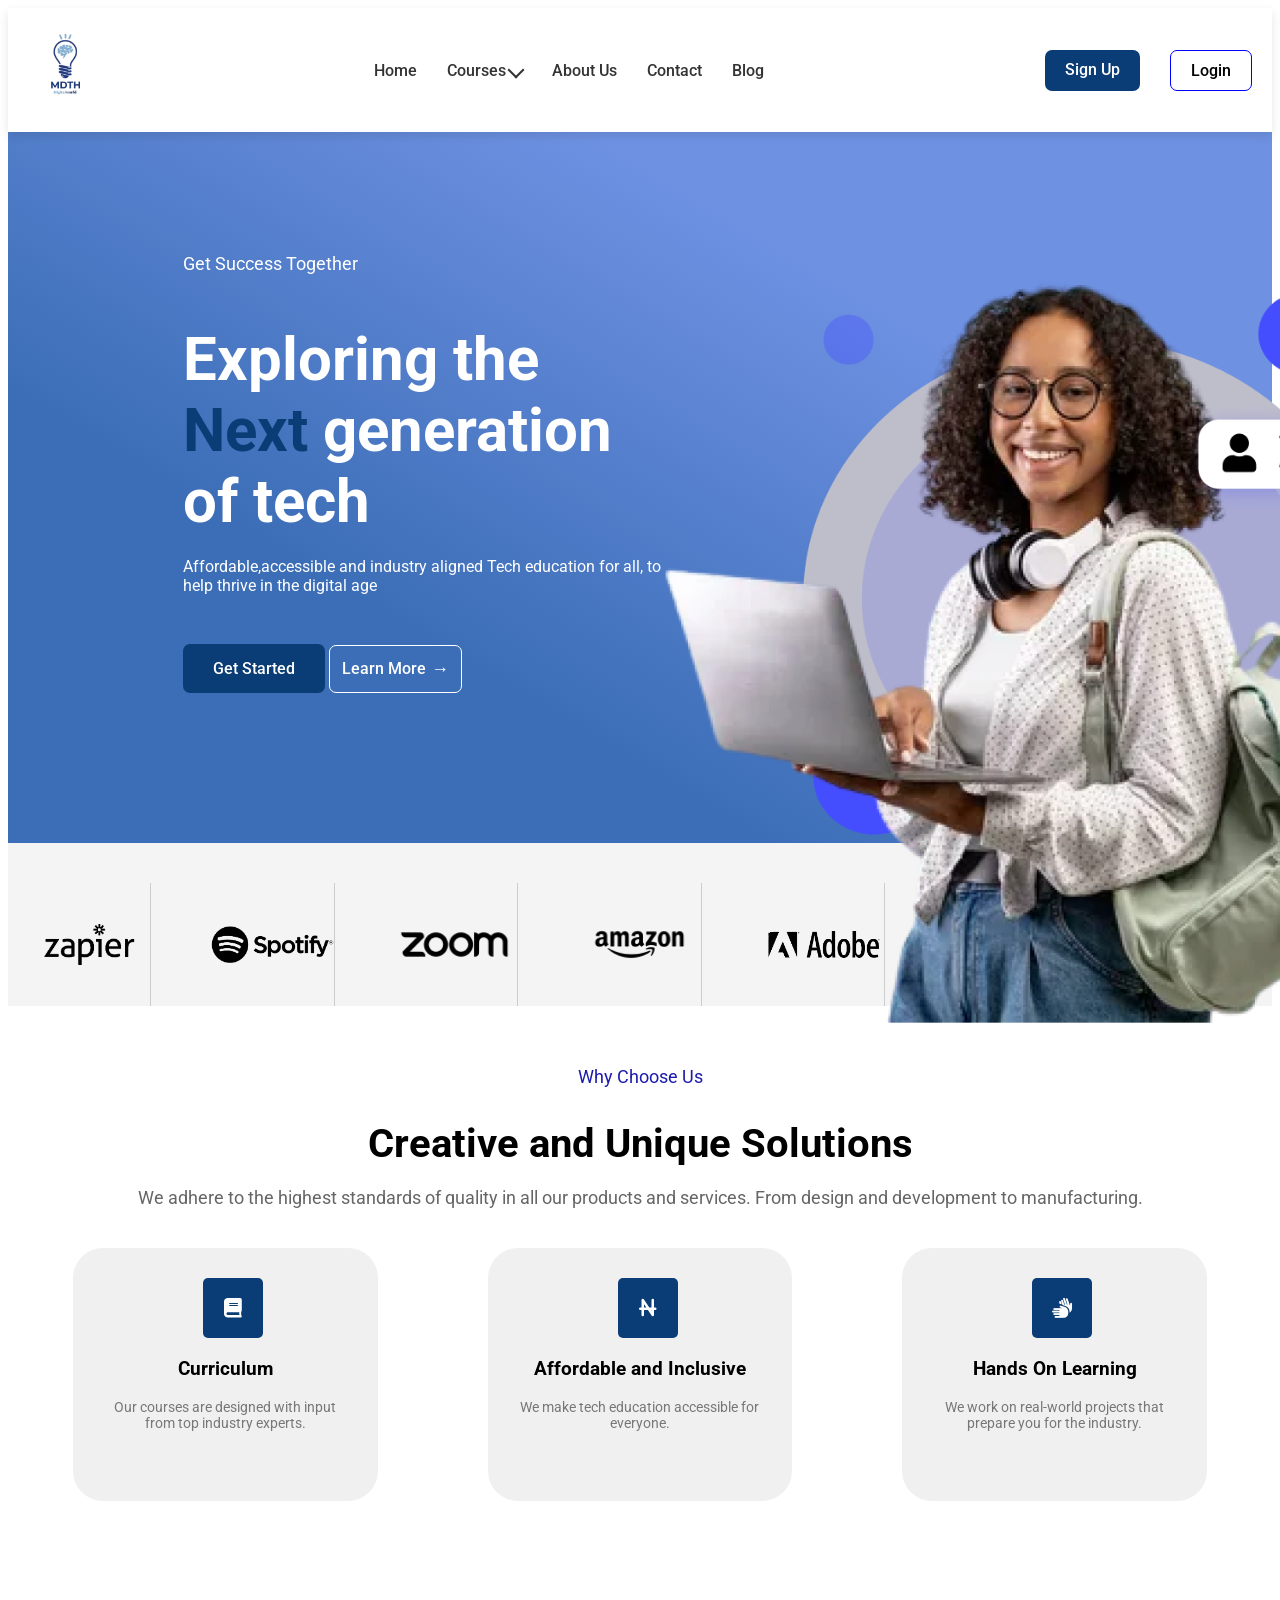
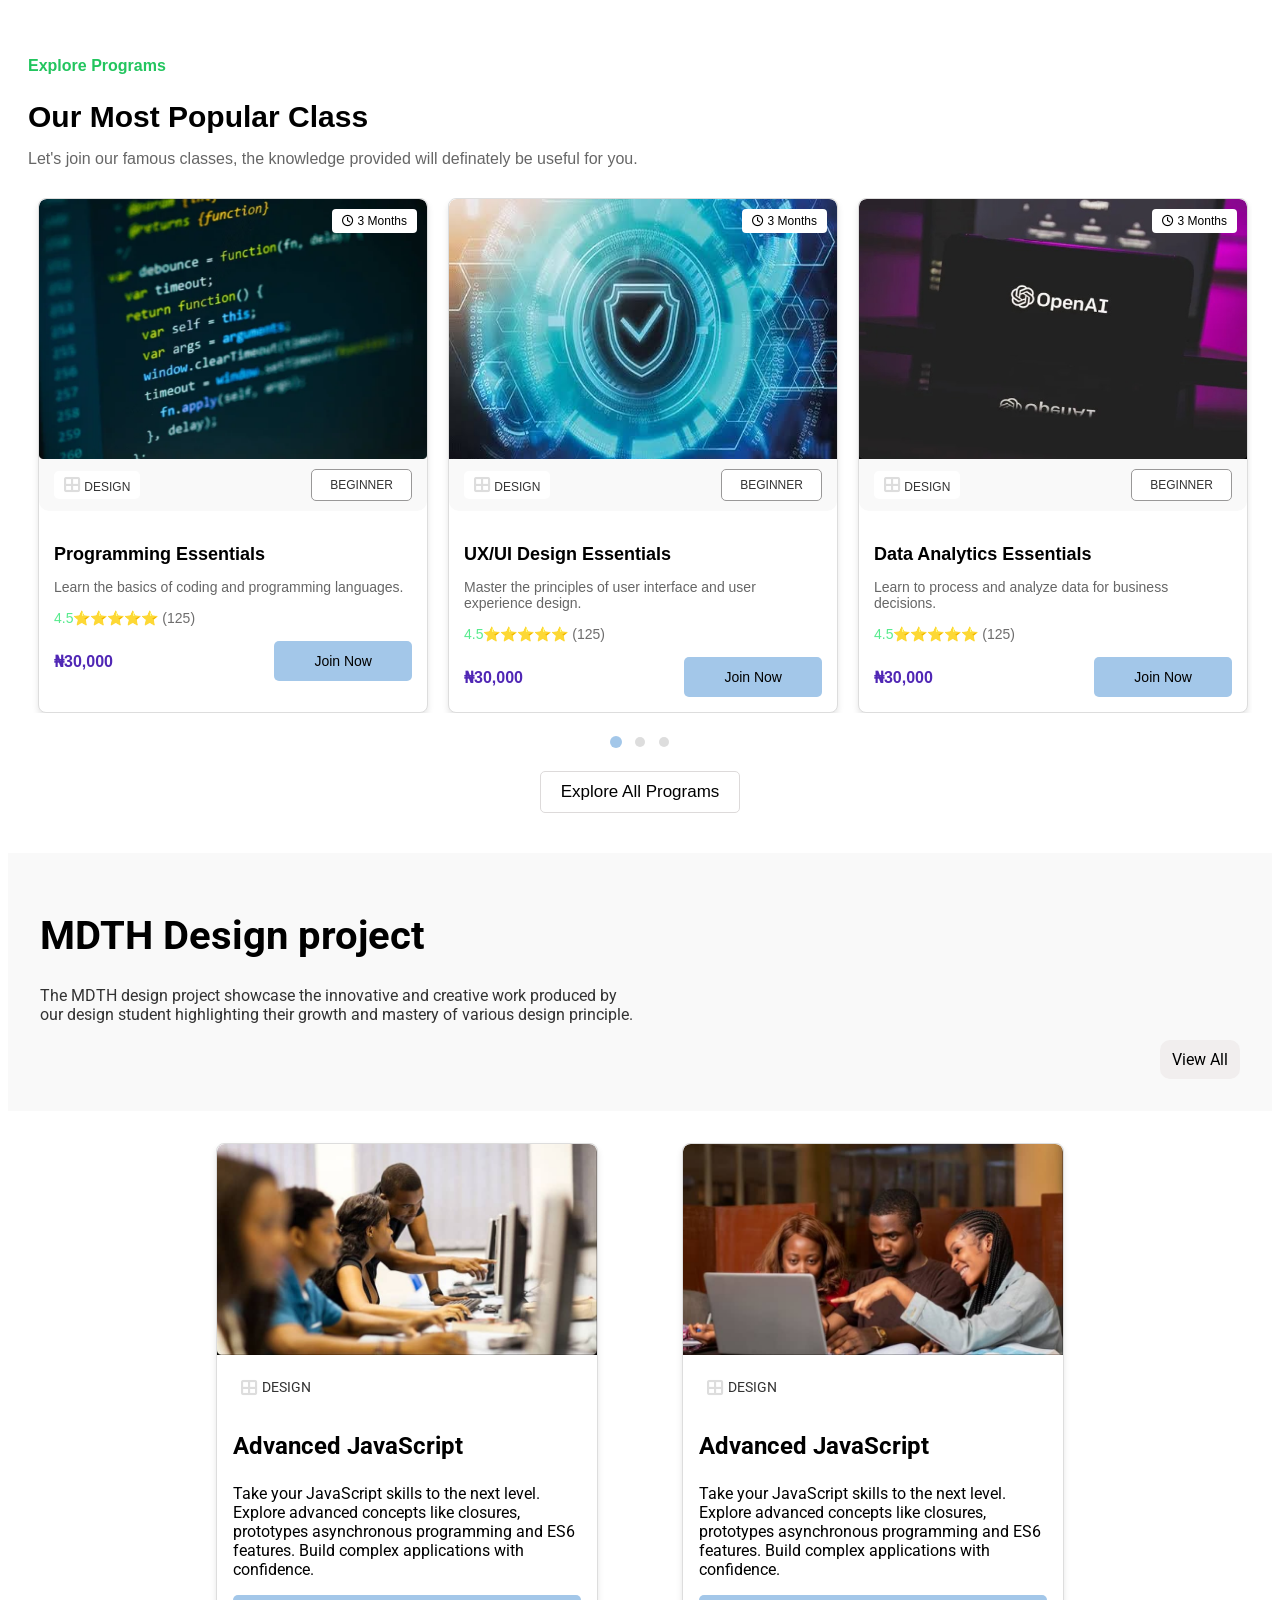
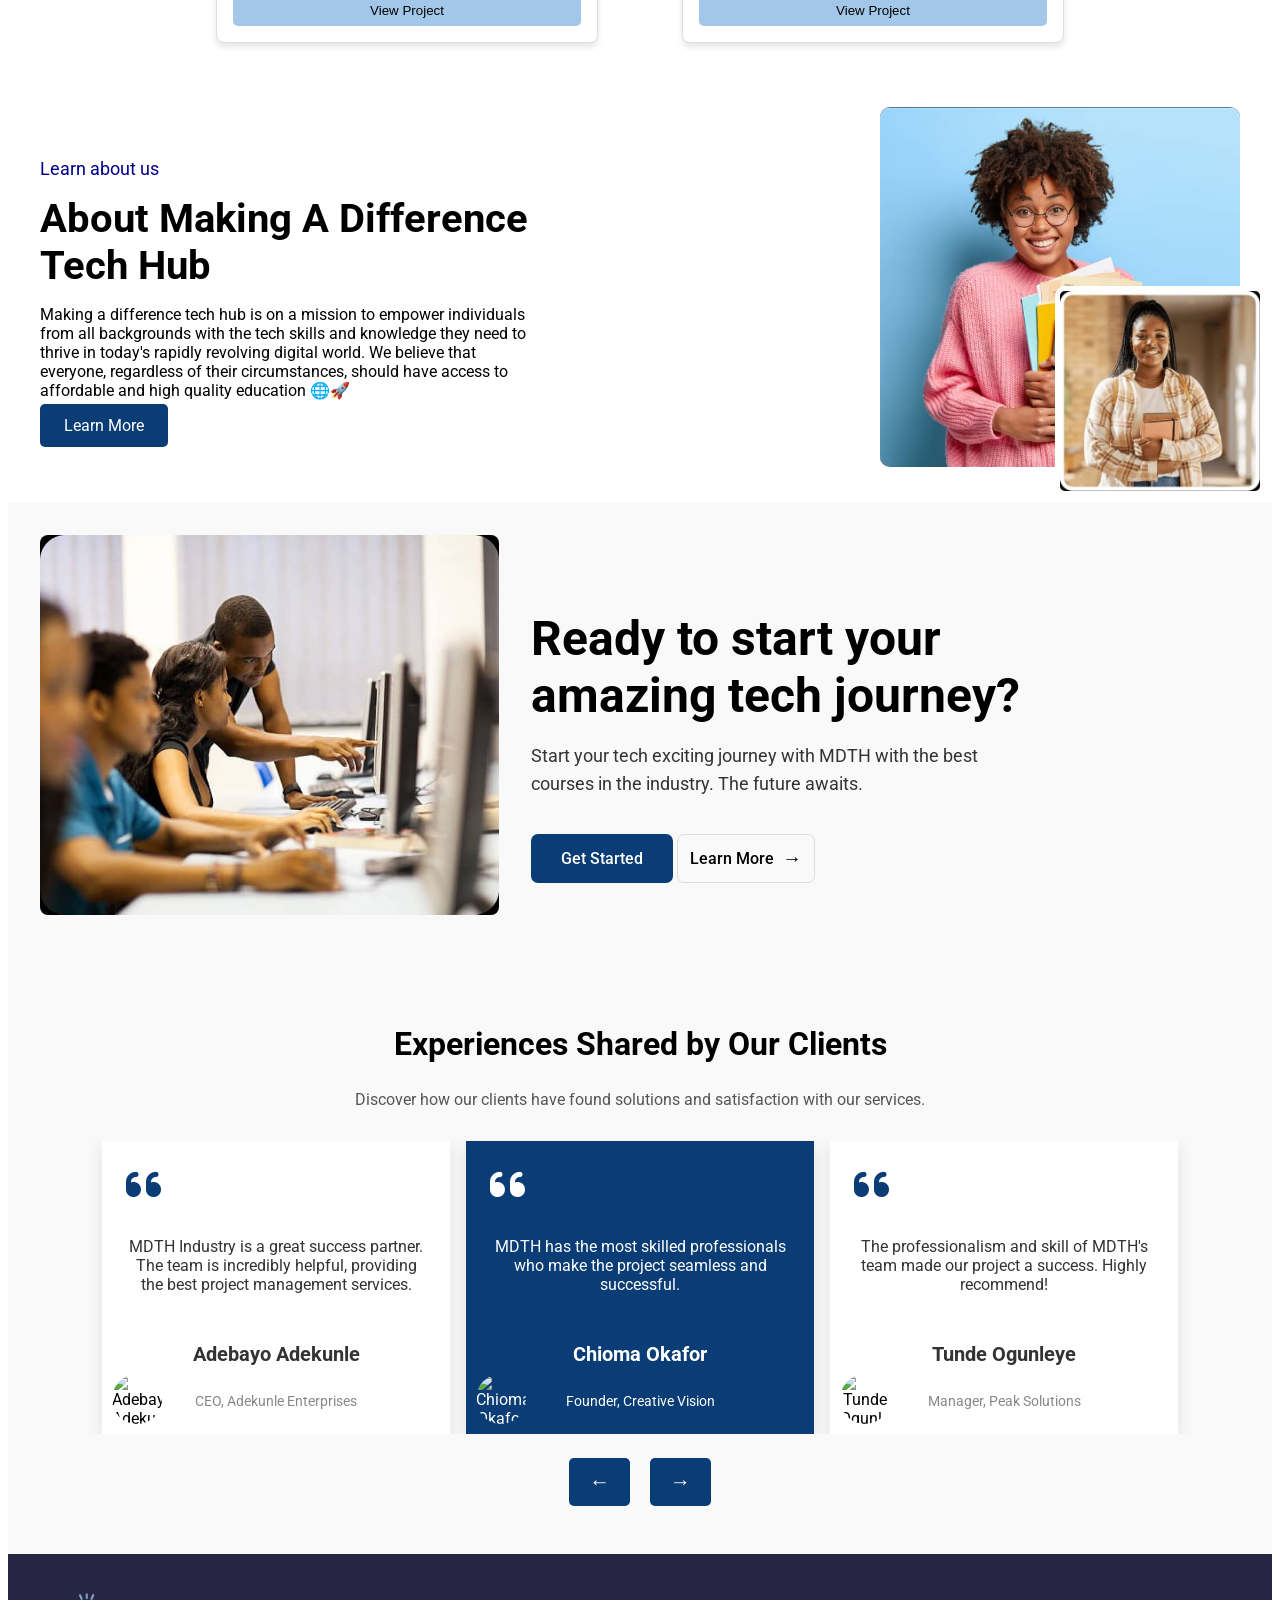
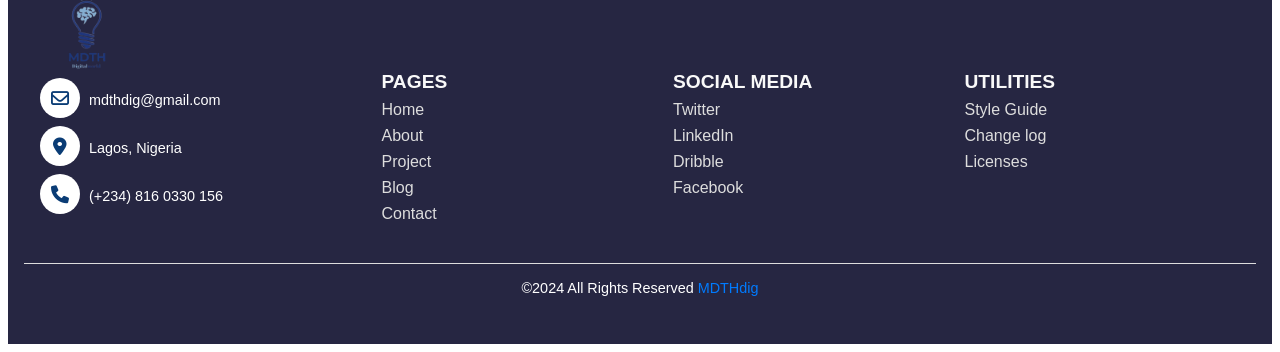
==== index.html @ cabc5cc1 "Add files via upload" ====
<!DOCTYPE html>
<html lang="en">
<head>
    <meta charset="UTF-8">
    <meta name="viewport" content="width=device-width, initial-scale=1.0">
    <title>MDTH Homepage</title>
    <link href="https://fonts.googleapis.com/css2?family=Roboto:wght@400;500&display=swap" rel="stylesheet">
    <link rel="stylesheet" href="styles.css">
    <link rel="stylesheet" href="https://cdnjs.cloudflare.com/ajax/libs/font-awesome/4.7.0/css/font-awesome.min.css">
    <link rel="stylesheet" href="https://cdnjs.cloudflare.com/ajax/libs/font-awesome/6.0.0-beta3/css/all.min.css">

</head>
<body>
<!-- Navigation Bar -->
<nav class="navbar">
  <div class="logo">
      <a href="#">
          <img src="images/MDTH LOGO.jpg" alt="MDTH Logo" class="logo-image">
      </a>
  </div>

  
  <ul class="nav-links">
      <li><a href="#home">Home</a></li>
      <li class="dropdown">
        <a href="#courses">Courses</a>
        <span class="caret"></span>
        <ul class="dropdown-menu">
          <li><a href="web-development.html">Web Development</a></li>
          <li><a href="#data-science">Data Science</a></li>
          <li><a href="#ui-ux">UI/UX Design</a></li>
          <li><a href="#digital-marketing">Digital Marketing</a></li>
        </ul>
      </li>
    
      <li><a href="#about">About Us</a></li>
      <li><a href="#contact">Contact</a></li>
      <li><a href="#blog">Blog</a></li>
  </ul>
  <div class="auth-buttons">
      <a href="signup.html" class="btn-signup">Sign Up</a>
      <a href="login.html" class="btn-login">Login</a>
  </div>
  <!-- Hamburger Icon -->
  <div class="hamburger" id="hamburger">
      <span class="bar"></span>
      <span class="bar"></span>
      <span class="bar"></span>
  </div>
</nav>
<!-- Side Menu (hidden by default) -->
<div class="side-menu" id="sideMenu">
  <div class="side-menu-header">
    <img src="images/MDTH_LOGO-removebg-preview.png" alt="Logo" class="side-menu-logo">
    <div class="cancel-icon" id="cancelIcon">
      <span>&times;</span>
    </div>
  </div>
  <hr class="menu-separator">
  <div class="theme-switcher">
    <p>Switch Theme</p>
    <button id="themeToggle" class="theme-icon">
      <i class="fa fa-moon-o" aria-hidden="true"></i>
    </button>
  </div>
  <ul class="nav-links">
    <li><a href="#home">Home</a></li>
    <li class="dropdown">
      <a href="#courses">Courses</a>
      <span class="caret"></span>
      <ul class="dropdown-menu">
        <li><a href="web-development.html">Web Development</a></li>
        <li><a href="#data-science">Data Science</a></li>
        <li><a href="#ui-ux">UI/UX Design</a></li>
        <li><a href="#digital-marketing">Digital Marketing</a></li>
      </ul>
    </li>
  
    <li><a href="#about">About Us</a></li>
    <li><a href="#contact">Contact</a></li>
    <li><a href="#blog">Blog</a></li>
  </ul>
  <div class="auth-buttons">
    <a href="signup.html" class="btn-signup">Sign Up</a>
    <a href="login.html" class="btn-login">Login</a>
  </div>
  <hr class="menu-separator">
</div>



   <!-- Hero Section -->
<section class="hero">
    <div class="hero-content">
        <p>Get Success Together</p>
        <h1>Exploring the <span>Next</span> generation of tech</h1>
        <p>Affordable,accessible and industry aligned Tech education for all, to help thrive in the digital age</p>
        <a href="get-started.html" class="btn-get-started">Get Started</a>
       
        <a href="#learn-more" class="learn-more">
            Learn More <span class="arrow">&rarr;</span>
        </a>
    </div>
    <div class="hero-image">
        <img src="images/hero-image.png" alt="Hero Image">
    </div>
</section>

<!-- Brands Section -->
<div class="brands-section">
  <div class="brands">
    <div class="brand">
      <img src="images/Zapier logo image.png" alt="Zapier">
    </div>
    <div class="brand">
      <img src="images/Spotify logo image.png" alt="Spotify">
    </div>
    <div class="brand">
      <img src="images/Zoom logo image.png" alt="Zoom">
    </div>
    <div class="brand">
      <img src="images/Amazon logo image.png" alt="Amazon">
    </div>
    <div class="brand">
      <img src="images/Adobe logo image.png" alt="Adobe">
    </div>
    <div class="brand">
      <img src="images/Notion logo image.png" alt="Notion">
    </div>
    <div class="brand">
      <img src="images/Netflix logo image.png" alt="Netflix">
    </div>
  </div>
</div>


  
  <section class="creative-solutions">
    <div class="container">
        <p1>Why Choose Us</p1>
        <h2>Creative and Unique Solutions</h2>
        <p>We adhere to the highest standards of quality in all our products and services. From design and development to manufacturing.</p>
        <!-- Icon Boxes -->
        <div class="icon-boxes">
            <div class="icon-box">
                <div class="icon">
                    <i class="fas fa-book"></i> <!-- Font Awesome icon for Curriculum -->
                </div>
                <h3>Curriculum</h3>
                <p>Our courses are designed with input from top industry experts.</p>
            </div>
            <div class="icon-box">
                <div class="icon">
                    <i class="fas fa-naira-sign"></i> <!-- Font Awesome icon for Affordable -->
                </div>
                <h3>Affordable and Inclusive</h3>
                <p>We make tech education accessible for everyone.</p>
            </div>
            <div class="icon-box">
                <div class="icon">
                    <i class="fas fa-hands"></i> <!-- Font Awesome icon for Hands On -->
                </div>
                <h3>Hands On Learning</h3>
                <p>We work on real-world projects that prepare you for the industry.</p>
            </div>
        </div>
    </div>
</section>



<div class="courses-section">
    <div class="head-course">
        <p class="Exp"><b>Explore Programs</b></p>
        <h2 class="section-title">Our Most Popular Class</h2>
        <p class="section-description">
           Let's join our famous classes, the knowledge provided will definately be useful for you.
      </p>
    </div>
    
    <div class="slider-container">
        <div class="courses-slider">
            <!-- Course Card 1 -->
            <div class="course-card">
                <div class="course-image">
                    <img src="images/program 1 image.png" alt="Programming Essentials">
                    <span class="course-duration"><i class="fa-regular fa-clock"></i> 3 Months</span>
                </div>
                <div class="course-tags">
                    <span class="tag design-tag">
                        <i class="fas fa-th-large"></i> Design
                    </span>                    
                    <span class="tag beginner-tag">Beginner</span>
                </div>
                <div class="course-content">
                    <h3 class="course-title">Programming Essentials</h3>
                    <p class="course-description">
                        Learn the basics of coding and programming languages.
                    </p>
                    <div class="course-rating"><span>4.5</span>⭐⭐⭐⭐⭐ <span1>(125)</span1></div> 
                    <div class="course-footer">
                        <span class="course-price">₦30,000</span>
                        <button class="join-now-btn">Join Now</button>
                    </div>
                </div>
            </div>

            <!-- Course Card 2 -->
            <div class="course-card">
                <div class="course-image">
                    <img src="images/program 2 image.jpg" alt="UX/UI Design Essentials">
                    <span class="course-duration"><i class="fa-regular fa-clock"></i> 3 Months</span>
                </div>
                <div class="course-tags">
                    <span class="tag design-tag">
                        <i class="fas fa-th-large"></i> Design
                    </span>                    
                    <span class="tag beginner-tag">Beginner</span>
                </div>
                <div class="course-content">
                    <h3 class="course-title">UX/UI Design Essentials</h3>
                    <p class="course-description">
                        Master the principles of user interface and user experience design.
                    </p>
                    <div class="course-rating"><span>4.5</span>⭐⭐⭐⭐⭐  <span1>(125)</span1></div> 
                    <div class="course-footer">
                        <span class="course-price">₦30,000</span>
                        <button class="join-now-btn">Join Now</button>
                    </div>
                </div>
            </div>

            <!-- Course Card 3 -->
            <div class="course-card">
                <div class="course-image">
                    <img src="images/program 3 image .jpg" alt="Data Analytics Essentials">
                    <span class="course-duration"><i class="fa-regular fa-clock"></i> 3 Months</span>
                </div>
                <div class="course-tags">
                    <span class="tag design-tag">
                        <i class="fas fa-th-large"></i> Design
                    </span>                    
                    <span class="tag beginner-tag">Beginner</span>
                </div>
                <div class="course-content">
                    <h3 class="course-title">Data Analytics Essentials</h3>
                    <p class="course-description">
                        Learn to process and analyze data for business decisions.
                    </p>
                <div class="course-rating"><span>4.5</span>⭐⭐⭐⭐⭐  <span1>(125)</span1></div> 
                    <div class="course-footer">
                        <span class="course-price">₦30,000</span>
                        <button class="join-now-btn">Join Now</button>
                    </div>
                </div>
            </div>
  </div>
</div>


<!-- Slider Indicators -->
<div class="slider-indicators">
<span class="indicator active"></span>
<span class="indicator"></span>
<span class="indicator"></span>
</div>

<!-- Explore All Programs Button -->
<button class="explore-btn">Explore All Programs</button>
</div>






<!-- Header Section -->
<header class="header">
    <div class="header-content">
      <h1>MDTH Design project</h1>
      <p>
      The MDTH design project showcase the innovative and creative work produced by our
      design student highlighting their growth and mastery of various design principle.
      </p>
    </div>
    <a href="view-all.html" class="btn-view-all">View All</a>
  </header>

  <!-- Courses Section -->
  <section class="courses">
    <div class="course-card">
      <img src="images/course image 1.jpg" alt="Advanced JavaScript">
      <div class="course-info">
        <span class="tag design-tag">
            <i class="fas fa-th-large"></i> Design
        </span> 
        <h3>Advanced JavaScript</h3>
        <p>
        Take your JavaScript skills to the next level. Explore advanced concepts like closures,
        prototypes asynchronous programming and ES6 features. Build complex applications with confidence.
        </p>
        <button>View Project</button>
      </div>
    </div>
    <div class="course-card">
      <img src="images/course image 2.jpg" alt="Advanced JavaScript">
      <div class="course-info">
        <span class="tag design-tag">
            <i class="fas fa-th-large"></i> Design
        </span> 
        <h3>Advanced JavaScript</h3>
        <p>
        Take your JavaScript skills to the next level. Explore advanced concepts like closures,
        prototypes asynchronous programming and ES6 features. Build complex applications with confidence.
        </p>
        <button>View Project</button>
      </div>
    </div>
  </section>

<!-- About Us Section -->
<section class="about">
    <div class="about-text">
      <p class="learn-about"><span>Learn about us</span></p>
      <h2>About Making A Difference Tech Hub</h2>
      <p>
        Making a difference tech hub is on a mission to empower individuals from all backgrounds with the tech skills and
        knowledge they need to thrive in today's rapidly revolving digital world. We believe that everyone, regardless
        of their circumstances, should have access to affordable and high quality education 🌐🚀
      </p>
      <a href="#" class="about-btn">Learn More</a>
    </div>
    <div class="about-images">
      <img src="images/Smiling Student.jpg" alt="Smiling Student" class="main-image">
      <img src="images/Student with Books.jpg" alt="Student with Books" class="overlay-image">
    </div>
  </section>
  

  

  <!-- Call-to-Action Section -->
  <section class="cta">
    <div class="cta-image">
      <img src="images/Students Learning.jpg" alt="Students Learning">
    </div>
    <div class="cta-text">
      <h2>Ready to start your amazing tech journey?</h2>
      <p>Start your tech exciting journey with MDTH with the best courses in the industry. The future awaits.</p>
      <a href="get-started.html" class="btn-get-started">Get Started</a>
      <a href="#learn-more" class="learn-more">
          Learn More <span class="arrow">&rarr;</span>
      </a>
    </div>
  </section>

  <section class="testimonial-section">
    <h2>Experiences Shared by Our Clients</h2>
    <p>Discover how our clients have found solutions and satisfaction with our services.</p>
    <div class="testimonial-slider">
      <div class="testimonial-card">
        <i class="fa-solid fa-quote-left quote-icon"></i>
        <img src="path/to/image1.jpg" alt="Adebayo Adekunle" class="testimonial-img">
        <p>MDTH Industry is a great success partner. The team is incredibly helpful, providing the best project management services.</p>
        <h4>Adebayo Adekunle</h4>
        <span>CEO, Adekunle Enterprises</span>
      </div>
      <div class="testimonial-card">
        <i class="fa-solid fa-quote-left quote-icon"></i>
        <img src="path/to/image2.jpg" alt="Chioma Okafor" class="testimonial-img">
        <p>MDTH has the most skilled professionals who make the project seamless and successful.</p>
        <h4>Chioma Okafor</h4>
        <span>Founder, Creative Vision</span>
      </div>
      <div class="testimonial-card">
        <i class="fa-solid fa-quote-left quote-icon"></i>
        <img src="path/to/image3.jpg" alt="Tunde Ogunleye" class="testimonial-img">
        <p>The professionalism and skill of MDTH's team made our project a success. Highly recommend!</p>
        <h4>Tunde Ogunleye</h4>
        <span>Manager, Peak Solutions</span>
      </div>
      <div class="testimonial-card">
        <i class="fa-solid fa-quote-left quote-icon"></i>
        <img src="path/to/image4.jpg" alt="Aisha Bello" class="testimonial-img">
        <p>The team at MDTH went above and beyond to meet our goals. The results were outstanding!</p>
        <h4>Aisha Bello</h4>
        <span>Director, Bello Consulting</span>
      </div>
      <div class="testimonial-card">
        <i class="fa-solid fa-quote-left quote-icon"></i>
        <img src="path/to/image5.jpg" alt="Segun Alabi" class="testimonial-img">
        <p>MDTH provided us with the expertise we needed to transform our business. Excellent service!</p>
        <h4>Segun Alabi</h4>
        <span>Chief Operating Officer, Alabi Systems</span>
      </div>
      <div class="testimonial-card">
        <i class="fa-solid fa-quote-left quote-icon"></i>
        <img src="path/to/image6.jpg" alt="Ngozi Nwachukwu" class="testimonial-img">
        <p>MDTH's commitment to quality and their attention to detail were invaluable to our project's success.</p>
        <h4>Ngozi Nwachukwu</h4>
        <span>Founder, Nwachukwu Innovations</span>
      </div>
      <div class="testimonial-card">
        <i class="fa-solid fa-quote-left quote-icon"></i>
        <img src="path/to/image7.jpg" alt="Kehinde Balogun" class="testimonial-img">
        <p>The expertise of MDTH's team was crucial in delivering our project on time and within budget. Highly recommended!</p>
        <h4>Kehinde Balogun</h4>
        <span>Project Manager, Balogun Builders</span>
      </div>
      <div class="testimonial-card">
        <i class="fa-solid fa-quote-left quote-icon"></i>
        <img src="path/to/image8.jpg" alt="Abiola Oladipo" class="testimonial-img">
        <p>Working with MDTH was a game-changer for our business. Their professionalism and knowledge were exceptional.</p>
        <h4>Abiola Oladipo</h4>
        <span>CEO, Oladipo Ventures</span>
      </div>
      <div class="testimonial-card">
        <i class="fa-solid fa-quote-left quote-icon"></i>
        <img src="path/to/image9.jpg" alt="Funke Adeyemi" class="testimonial-img">
        <p>MDTH delivered exactly what we needed. Their team was extremely skilled and responsive throughout the project.</p>
        <h4>Funke Adeyemi</h4>
        <span>Head of Operations, Adeyemi Logistics</span>
      </div>
      <div class="testimonial-card">
        <i class="fa-solid fa-quote-left quote-icon"></i>
        <img src="path/to/image10.jpg" alt="Emeka Uche" class="testimonial-img">
        <p>Our experience with MDTH was fantastic! Their insights and dedication made all the difference in our project's success.</p>
        <h4>Emeka Uche</h4>
        <span>Senior Manager, Uche Enterprises</span>
      </div>
      <div class="testimonial-card">
        <i class="fa-solid fa-quote-left quote-icon"></i>
        <img src="path/to/image11.jpg" alt="Zainab Yusuf" class="testimonial-img">
        <p>MDTH's project management team went above and beyond to ensure the success of our venture. Truly impressive!</p>
        <h4>Zainab Yusuf</h4>
        <span>Founder, Yusuf Interiors</span>
      </div>
      <div class="testimonial-card">
        <i class="fa-solid fa-quote-left quote-icon"></i>
        <img src="path/to/image11.jpg" alt="Ibrahim Danjuma" class="testimonial-img">
        <p>MDTH's project management team exceeded my expectations in ensuring the success of our venture.</p>
        <h4>Ibrahim Danjuma</h4>
        <span>Manager, Danjuma Holdings</span>
      </div>
    </div>

    <div class="slider-controls">
      <button id="prev-btn">&larr;</button>
      <button id="next-btn">&rarr;</button>
    </div>
  </section>
  
    
  
    
  
      


  <footer class="footer">
    <div class="footer-container">
      <div class="footer-contact">
    <img src="images/MDTH_LOGO-removebg-preview.png" alt="MDTH Logo" class="logo-image-footer">
        <p><i class="fa-regular fa-envelope"></i> mdthdig@gmail.com</p>
        <p><i class="fa-solid fa-location-dot"></i> Lagos, Nigeria</p>
        <p><i class="fa-solid fa-phone"></i> (+234) 816 0330 156</p>

      </div>
      <div class="footer-links">
        <h4>PAGES</h4>
        <ul>
          <li><a href="#">Home</a></li>
          <li><a href="#">About</a></li>
          <li><a href="#">Project</a></li>
          <li><a href="#">Blog</a></li>
          <li><a href="#">Contact</a></li>
        </ul>
      </div>
      <div class="footer-links">
        <h4>SOCIAL MEDIA</h4>
        <ul>
          <li><a href="#">Twitter</a></li>
          <li><a href="#">LinkedIn</a></li>
          <li><a href="#">Dribble</a></li>
          <li><a href="#">Facebook</a></li>
        </ul>
      </div>
      <div class="footer-links">
        <h4>UTILITIES</h4>
        <ul>
          <li><a href="#">Style Guide</a></li>
          <li><a href="#">Change log</a></li>
          <li><a href="#">Licenses</a></li>
        </ul>
      </div>
    </div>
    <div class="footer-bottom">
      <p>&copy;2024 All Rights Reserved <span>MDTHdig</span></p>
    </div>
  </footer>
 
    <script src="script.js"></script>
</body>
</html>
---- styles.css ----
body {
  font-family: 'Roboto', sans-serif;
}

/* Import Google Fonts */
@import url('https://fonts.googleapis.com/css2?family=Roboto:wght@400;500&display=swap');
@import url('https://fonts.googleapis.com/css2?family=Poppins:wght@400;500&display=swap');
@import url('https://fonts.googleapis.com/css2?family=Montserrat:wght@400;500&display=swap');

a {
    text-decoration: none;
    color: inherit;
}

ul {
    list-style: none;
    margin: 0;
    padding: 0;
}


/* Navbar Container */
.navbar {
  display: flex;
  justify-content: space-between; /* Space between logo and hamburger */
  align-items: center; 
  padding: 20px 20px;
  background-color: #ffffff;
  box-shadow: 0px 4px 10px rgba(0, 0, 0, 0.1);
  position: relative;
}

/* Logo Styling */
.logo {
  display: flex; /* Flexbox for alignment */
  align-items: center; /* Vertically align logo with hamburger */
}

.logo img {
  max-height: 80px; 
  width: auto; 
  height: auto; 
}





.nav-links {
  display: flex;
  gap: 30px;
  align-items: center;
}

.nav-links li {
  position: relative;
}

.nav-links a {
  font-weight: 500;
  color: #333;
  font-size: 16px;
  transition: color 0.3s ease;
}

.nav-links a:hover {
color: blue;
text-decoration: underline;
text-decoration-thickness: 2px; 
text-underline-offset: 5px; 
}

/* Dropdown Styling */
.dropdown-menu {
  display: none;
  position: absolute;
  top: 100%;
  left: 0;
  background-color: #ffffff;
  box-shadow: 0px 4px 10px rgba(0, 0, 0, 0.1);
  padding: 10px 0;
  z-index: 10;
}

.dropdown-menu li {
  padding: 10px 20px;
  transition: background-color 0.3s ease;
}

.dropdown-menu li:hover {
  background-color: #f8f9fa;
}

.caret {
  display: inline-block;
  cursor: pointer;
  border: solid #333;
  border-width: 0 2px 2px 0;
  padding: 5px;
  transform: rotate(45deg);
  transition: transform 0.3s ease;
}

.caret.open {
  transform: rotate(-135deg);
}


.auth-buttons a {
  margin-left: 15px;
  padding: 10px 20px;
  border-radius: 5px;
  font-weight: 500;
  transition: background-color 0.3s ease, color 0.3s ease;
}

.auth-buttons .btn-signup {
  background-color: #0A3C75;
  color: #ffffff;
  border-radius: 7px;
}

.auth-buttons .btn-signup:hover {
  background-color: blue;
}

.auth-buttons .btn-login {
  border: 1px solid blue;
  background-color: transparent;
  border-radius: 7px;
}

.auth-buttons .btn-login:hover {
  background-color: #0A3C75;
  color: #ffffff;
}

/* Hamburger Button */
.hamburger {
  display: none;
  cursor: pointer;
  flex-direction: column;
  gap: 5px;
}

.hamburger .bar {
  width: 30px;
  height: 4px;
  background-color: #333;
  border-radius: 5px;
}

.side-menu {
  position: fixed;
  top: 0;
  right: -500px; /* Fully hidden */
  width: 300px; 
  height: 100%;
  background-color: #0a3d76; 
  box-shadow: -4px 0px 10px rgba(0, 0, 0, 0.1);
  transition: right 0.3s ease; 
  padding: 20px;
  z-index: 100; /* Ensure it appears above other content */
}

/* Responsive styles */
@media (max-width: 768px) { 
  .side-menu {
    width: 300px;
    right: -500px;
    padding: 15px;
  }
}

@media (max-width: 480px) { /* For small smartphones */
  .side-menu {
    width: 250px; 
    right: -500px;
    padding: 10px; 
  }
}

.side-menu .cancel-icon {
  font-size: 2rem;
  color: white;
  cursor: pointer;
  padding: 10px;
  text-align: right;
}

.side-menu .nav-links {
  display: flex;
  flex-direction: column;
  gap: 20px;
  align-items: flex-start;
  margin-left: 15px;
}

/* Show auth-buttons in navbar for larger screens */
.auth-buttons {
  display: flex;
  gap: 15px;
}

/* Hide auth-buttons in main navbar on smaller screens */
@media (max-width: 768px) {
  .auth-buttons {
      display: none;
  }
}

/* Auth Buttons in Side Menu */
.side-menu .auth-buttons {
  margin-top: 20px;
  display: flex;
  flex-direction: column;
  gap: 10px;
  align-items: flex-start;
}

.side-menu .btn-signup,
.side-menu .btn-login {
  padding: 10px 20px;
  border-radius: 7px;
  text-align: center;
  color: #ffffff;
}

.side-menu .btn-signup {
  border: 1px solid blue;
  background-color: transparent;
}

.side-menu .btn-signup:hover {
  background-color: blue;
}

.side-menu .btn-login {
  border: 1px solid blue;
  background-color: transparent;
}

.side-menu .btn-login:hover {
  background-color: #0A3C75;
  color: #ffffff;
}


/* Media Query for Mobile Screens */
@media (max-width: 768px) {
  .nav-links {
      display: none; /* Hide the nav links on small screens */
  }
  .nav-links a {
    font-weight: 500;
    color: white;
    font-size: 16px;
    transition: color 0.3s ease;
  }
  
  .dropdown-menu a {
    color: #333;
  }
    .dropdown {
    align-self: flex-start;
  }
  .hamburger {
      display: flex; /* Show hamburger button on small screens */
  }

  .side-menu.auth-buttons .btn-signup {
    background-color: #0A3C75;
    color: #ffffff;
    border-radius: 7px;
    display: flex;
  }
  
  .auth-buttons .btn-signup:hover {
    background-color: blue;
  }
  
  .side-menu.auth-buttons .btn-login {
    border: 1px solid blue;
    background-color: transparent;
    border-radius: 7px;
    display: flex;
  }
  
  .auth-buttons .btn-login:hover {
    background-color: blue;
    color: #ffffff;
  }
  

}



/* Logo and Cancel Icon in Side Menu */
.side-menu-header {
  display: flex;
  justify-content: space-between;
  align-items: center;
  margin-bottom: 10px;
}

.side-menu-logo {
  max-height: 60px;
  width: auto;
  margin-left: 10px;
}

/* Separator Line */
.menu-separator {
  border: none;
  border-top: 1px solid white;
  margin: 20px 0;
}

/* Cancel Icon */
.cancel-icon {
  font-size: 2rem;
  color: white;
  cursor: pointer;
  padding: 10px;
  text-align: right;
  transition: color 0.3s ease;
}

/* Switch Theme Section */
.theme-switcher {
  display: flex;
  justify-content: space-between;
  align-items: center;
  margin-bottom: 30px;
  padding: 0 10px;
}

.theme-switcher p {
  color: white;
  font-size: 16px;
  font-weight: bold;
  margin: 0;
  transition: color 0.3s ease;
}

.theme-icon {
  background: none;
  border: none;
  cursor: pointer;
  color: white;
  font-size: 24px;
  transition: transform 0.3s, color 0.3s ease;
}

.theme-icon:hover {
  transform: scale(1.1);
}



/* Hero Section */
.hero {
  display: flex;
  align-items: center;
  justify-content: space-between;
  padding: 150px;
  background: linear-gradient(to bottom left, #6e91e2 30%, #3c6eb7 70%);
  border-bottom-right-radius: 80px;
  margin-top: -47px;
}

.hero-content {
z-index: 2;
max-width: 50%;
padding-left: 25px;
}

.hero-content p:first-of-type {
  font-size: 18px;
  color: white;
  margin-bottom: 10px;
}

.hero-content h1 {
  font-size: 60px;
  color: white;
  margin-bottom: 20px;
}

.hero-content h1 span {
  color: #0A3C75;
}

.hero-content p:last-of-type {
  font-size: 16px;
  color: white;
  margin-bottom: 30px;
}

.hero-content .btn-get-started {
  padding: 15px 30px;
  background-color: #0A3C75;
  color: #ffffff;
  border: none;
  border-radius: 7px;
  font-weight: 500;
  font-size: 16px;
  cursor: pointer;
  transition: background-color 0.3s ease;
}

.hero-content .btn-get-started:hover {
  background-color: blue;
}

.hero-content .learn-more {
  display: inline-flex;
  align-items: center;
  margin-top: 20px;
  font-size: 16px;
  color: white;
  font-weight: 500;
  border: 1px solid white;
  border-radius: 7px;
  padding: 12px;

}

.hero-content .learn-more:hover {
background-color: #0A3C75;
}

.hero-content .learn-more .arrow {
  margin-left: 5px;
  font-size: 18px;
  font-weight: bold;
  transition: margin-left 0.3s ease;
}

.hero-content .learn-more:hover .arrow {
  margin-left: 10px;
}
/* Hero Image Styling - Start of Changes */
.hero-image {
  position: absolute; 
  bottom: -123px; 
  right: 0; 
  max-width: 50%;
  height: 100%; 
  z-index: 1; 
}


.hero-image img {
    width: 100%;
    height: 100%;
    object-fit: cover; 
}


/* Media Queries for Hero Section */

/* For Tablets (iPads and Medium Screens) */
@media screen and (max-width: 1024px) {
  .hero {
      flex-direction: row; /* Stack content vertically */
      padding: 60px 20px;
      text-align: center;
  }

  .hero-content {
      max-width: 80%;
      margin: 0 auto 20px;
  }

  .hero-content h1 {
      font-size: 48px; /* Slightly smaller headline */
  }

  .hero-content p:first-of-type,
  .hero-content p:last-of-type {
      font-size: 14px; /* Adjusted font size for smaller screens */
  }

  .hero-content .btn-get-started {
      padding: 12px 24px; /* Reduced button size */
      font-size: 14px;
  }

  .hero-content .learn-more {
      font-size: 14px;
      padding: 8px 16px;
  }

  .hero-image {
    position: relative;
    max-width: 70%;
    margin: 0 auto;
    bottom: -60px; 
}


  .hero-image img {
      width: 100%;
      object-fit: contain;
  }
}

/* For Small Screens (Phones) */
@media screen and (max-width: 768px) {
  .hero {
      padding: 40px 15px;
      flex-direction: column;
      text-align: center;
  }

  .hero-content {
      max-width: 90%;
      margin: 0 auto 20px;
  }

  .hero-content h1 {
      font-size: 36px; 
  }

  .hero-content p:first-of-type,
  .hero-content p:last-of-type {
      font-size: 12px;
      margin-top: 25px;
  }

  .hero-content .btn-get-started {
      padding: 10px 20px;
      font-size: 12px;
  }

  .hero-content .learn-more {
      font-size: 12px;
      padding: 8px;
  }

  .hero-image {
      max-width: 80%;
      margin: 0 auto;
      bottom: -33px;
      left: 0;
  }

  .hero-image img {
      width: 100%;
      height: auto;
      object-fit: contain;
  }
}

/* For Extra Small Screens (Smaller Phones) */
@media screen and (max-width: 480px) {
  .hero {
      padding: 30px 10px;
  }

  .hero-content h1 {
      font-size: 28px;
  }

  .hero-content p:first-of-type,
  .hero-content p:last-of-type {
      font-size: 10px;
  }

  .hero-content .btn-get-started {
      padding: 8px 15px;
      font-size: 10px;
  }

  .hero-content .learn-more {
      font-size: 10px;
      padding: 6px;
  }

  .hero-image {
      max-width: 100%;
      margin: 10px auto 0;
      bottom: -33px;
      left: 0;
  }

  .hero-image img {
      width: 100%;
      object-fit: contain;
  }
}

/* Brands Section */
.brands-section {
  padding: 40px 20px;
  background-color: #f4f4f4;
  text-align: center;
  margin-bottom: -40px;
  border-top-right-radius: 20px;
}

.brands {
  display: grid;
  grid-template-columns: repeat(auto-fill, minmax(120px, 1fr)); 
  gap: 60px;
  align-items: stretch;
  justify-items: center;
 justify-content: space-between;
}

.brand {
  position: relative;
  display: flex;
  justify-content: center; 
}

.brand:not(:last-child) {
  border-right: 1px solid #ccc; 
}

.brands img {
  max-width: 100%;
  height: auto;
  object-fit: contain;
  transition: transform 0.3s ease-in-out;
}

.brands img:hover {
  transform: scale(1.1); 
}

/* Media Queries for Brands Section */
@media screen and (max-width: 1200px) {
  .brands {
    grid-template-columns: repeat(auto-fill, minmax(100px, 1fr)); 
    gap: 20px;
  }

  .brands img {
    margin-right: 0; 
    width: 80%;
  }
}

@media screen and (max-width: 768px) {
  .brands-section {
    padding: 30px 15px;
  }

  .brands {
    grid-template-columns: repeat(auto-fill, minmax(80px, 1fr));
    gap: 15px;
  }
  .brands-section {
    margin-bottom: -30px;
  }
  
  .brands img {
    width: 70%;
  }
}

@media screen and (max-width: 480px) {
  .brands-section {
    padding: 20px 10px;
  }

  .brands-section {
    margin-bottom: -20px;
  }
  
  
  .brands {
    grid-template-columns: repeat(auto-fill, minmax(60px, 1fr)); 
    gap: 10px;
  }

  .brands img {
    width: 60%; 
  }
}

.creative-solutions {
  padding: 60px 20px;
  background-color: white;
  text-align: center;
}

.creative-solutions h2 {
  font-size: 40px;
  color: black;
  margin-bottom: 20px;
}

.creative-solutions p {
  font-size: 18px;
  color: #666;
  margin-bottom: 40px;
}

p1 {
  font-size: 18px;
  color: rgb(28, 28, 172);
  margin-bottom: 40px;
}

.icon-boxes {
  display: flex;
  justify-content: space-around;
  gap: 20px;
  margin-bottom: 40px;
}

.icon-box {
  background-color: rgba(240, 240, 240, 0.986);
  padding: 30px;
  border-radius: 30px;
  text-align: center;
  width: 20%;
}

.icon-box .icon {
  background-color: #0A3C75;  /* Dark blue background color */
  width: 40px;              
  height: 40px;             
  border-radius: 5px;      
  margin-bottom: 20px;      
  margin-left: 100px;       
  display: flex;           
  justify-content: center;  
  align-items: center;    
  padding: 10px;            
}

.icon-box i { 
  font-size: 20px;
  color: white; 
}


.icon-box img {
  width: 30px;
  height: 30px;
  filter: invert(1);  /* Make the icon white */
}

.icon-box p {
  font-size: 14px;
  color: #777;
}

@media screen and (max-width: 768px) {
  .creative-solutions h2 {
    font-size: 30px;
  }

  .creative-solutions p {
    font-size: 16px;
    margin-bottom: 30px;
  }

  p1 {
    font-size: 16px;
  }

  .icon-boxes {
    flex-wrap: wrap;
    justify-content: center;
    gap: 15px;
  }

  .icon-box {
    width: 45%;
    padding: 20px;
  }

  .icon-box img {
    width: 40px;
    height: 40px;
  }

  .icon-box p {
    font-size: 13px;
  }
}

@media screen and (max-width: 480px) {
  .creative-solutions h2 {
    font-size: 24px;
  }

  .creative-solutions p {
    font-size: 14px;
    margin-bottom: 20px;
  }

  p1 {
    font-size: 14px;
  }

  .icon-box {
    width: 90%;
    padding: 15px;
  }

  .icon-box img {
    width: 30px;
    height: 30px;
  }

  .icon-box p {
    font-size: 12px;
  }
}

/* Creative Solutions Section */
@media screen and (max-width: 768px) {
  .creative-solutions h2 {
    font-size: 30px;
  }

  .creative-solutions p {
    font-size: 16px;
    margin-bottom: 30px;
  }

  /* Ensure p1 is a valid class or selector */
  .p1 {
    font-size: 16px;
  }

  .icon-boxes {
    display: flex;
    flex-wrap: wrap;
    justify-content: center;
    gap: 15px;
  }

  .icon-box {
    width: 45%;
    padding: 20px;
    text-align: center; /* Ensures icons and text are centered */
  }

  .icon-box img {
    width: 40px;
    height: 40px;
  }

  .icon-box p {
    font-size: 13px;
    margin-top: 10px; 
  }

  .icon-box .icon {
    background-color: #0A3C75;  /* Dark blue background color */
    width: 40px;
    height: 40px;
    border-radius: 5px;
    margin-bottom: 20px;
    margin-left: auto; 
    margin-right: auto; 
    display: flex;
    justify-content: center;
    align-items: center;
    padding: 10px;
  }
}





/* Courses Section */
.Exp {
  color: #22c55e;
}
.courses-section {
  padding: 40px 20px;
  text-align: center;
  font-family: 'Arial', sans-serif;
}

.section-title {
  font-size: 30px;
  font-weight: bold;
  margin-bottom: 10px;
}

.section-description {
  font-size: 16px;
  color: #666;
  margin-bottom: 30px;
}

.head-course {
  text-align: left;
}

/* Slider Container */
.slider-container {
  overflow: hidden;
  position: relative;
  width: 100%;
}

.courses-slider {
  display: flex;
  transition: transform 0.5s ease-in-out;
  width: 100%;
}

/* Course Card */
.course-card {
  background: #fff;
  border-radius: 10px;
  box-shadow: 0 4px 6px rgba(0, 0, 0, 0.1);
  overflow: hidden;
  margin: 0 10px;
  flex: 0 0 calc(33.333% - 20px); 
  max-width: 100%;
}

.course-image {
  position: relative;
}

.course-image img {
  width: 100%;
  height: 260px;
  display: block;
}

.course-duration {
  position: absolute;
  top: 10px;
  right: 10px;
  background: white;
  color: black;
  font-size: 12px;
  padding: 5px 10px;
  border-radius: 4px;
}
.course-tags {
  display: flex;
  justify-content: space-between; 
  align-items: center;
  padding: 10px 15px;
  background-color: #f9f9f9; 
  border-bottom-left-radius: 10px; 
  border-bottom-right-radius: 10px; 
}

.tag {
  font-size: 12px;
  color: #333;
  padding: 5px 10px;
  border-radius: 5px;
  text-transform: uppercase;
}

.design-tag {
  background: #ffffff;
  margin-right: auto;
}


.design-tag i {
  font-size: 17px;
  color: #ddd; 
}

.beginner-tag {
  background: white;
  padding: 8px 18px;
  border: 1px solid #999898;
  margin-left: auto; 
}

.course-content {
  padding: 15px;
  text-align: left;
}

.course-title {
  font-size: 18px;
  font-weight: bold;
  margin-bottom: 10px;
}

.course-description {
  font-size: 14px;
  color: #666;
  margin-bottom: 15px;
}

.course-rating {
  font-size: 14px;
  color: #f59e0b;
  margin-bottom: 15px;
}

.course-rating span{
  color: #58eb8e;
}
.course-rating span1{
  color: #6e6d6d}

.course-footer {
  display: flex;
  justify-content: space-between;
  align-items: center;
}

.course-price {
  font-size: 16px;
  font-weight: bold;
  color: #5027b5;
}

.join-now-btn {
  background:  #A3C7E9;
  color: black;
  padding: 12px 40px;
  border: none;
  border-radius: 5px;
  font-size: 14px;
  cursor: pointer;
}

.join-now-btn:hover {
  background: #0A3C75;
  color: white;
}

/* Slider Indicators */
.slider-indicators {
  margin-top: 20px;
  text-align: center; 
}

.indicator {
  display: inline-block;
  width: 10px;
  height: 10px;
  margin: 0 5px;
  background: #ddd;
  border-radius: 50%;
  cursor: pointer;
}

.indicator.active {
  background:  #A3C7E9;
  transform: scale(1.2); 
}



/* Explore All Programs Button */
.explore-btn {
  margin-top: 20px;
  padding: 10px 20px;
  background: white;
  color: black;
  border: 1px solid rgb(221, 218, 218);
  border-radius: 5px;
  font-size: 17px;
  cursor: pointer;
}

.explore-btn:hover {
  background: #0A3C75;
  color: white;
}


/* Explore All Programs Button */
@media screen and (max-width: 768px) {
  .explore-btn {
    font-size: 14px;
  }
}

@media screen and (max-width: 480px) {
  .explore-btn {
    font-size: 12px;
  }
}


/* Header Section */
.header {
  background: #f9f9f9;
  padding: 2rem;
  display: flex; 
  flex-direction: column; 
  align-items: flex-start; 
}

.header h1 {
  font-size: 2.5rem;
  color: black;
}

.header p {
  max-width: 600px;
  margin: 1rem 0;
  font-size: 1rem;
  color: #333;
}

.header a {
  align-self: flex-end; 
  background-color: #f1eeee;
  padding: 10px 12px;
  border-radius: 10px;
}

.header-cta {
  background: #007bff;
  color: white;
  text-decoration: none;
  padding: 0.75rem 1.5rem;
  border-radius: 5px;
  display: inline-block;
  margin-top: 1rem;
}

/* Header Section */
@media screen and (max-width: 768px) {
  .header h1 {
    font-size: 2rem;
  }
  .header p {
    font-size: 0.875rem;
  }
  .header a {
    padding: 8px 10px;
  }
}
/* Header Section */
@media screen and (max-width: 768px) {
  .header {
    padding: 1rem;
  }

  .header h1 {
    font-size: 2rem;
  }

  .header p {
    font-size: 0.9rem;
  }

  .header a {
    padding: 8px 10px;
  }

  .header-cta {
    padding: 0.5rem 1rem;
  }
}

@media screen and (max-width: 480px) {
  .header h1 {
    font-size: 1.5rem;
  }

  .header p {
    font-size: 0.85rem;
  }

  .header a {
    padding: 6px 8px;
  }

  .header-cta {
    padding: 0.5rem 1rem;
  }
}


/* Courses Section */
.courses {
  display: flex;
  gap: 4rem;
  padding: 2rem;
  justify-content: center;
}
.course-card {
  background: #fff;
  border: 1px solid #ddd;
  border-radius: 8px;
  width: 300px;
  text-align: center;
  box-shadow: 0 4px 6px rgba(0, 0, 0, 0.1);
}
.course-card img {
  width: 100%;
  border-radius: 8px 8px 0 0;
}
.course-info {
  padding: 1rem;
}
/* Parent Container */
.course-info {
  display: flex; 
  flex-direction: column; 
  align-items: flex-start; 
  text-align: left; 
}

/* Styling the Tag */
.course-info .tag {
  display: inline-flex;
  align-items: center;
  padding: 0.25rem 0.5rem;
  font-size: 0.875rem;
  margin-bottom: 0.5rem; 
}

/* Styling the Icon in the Tag */
.course-info .tag i {
  margin-right: 0.25rem; 
}

/* Heading Style */
.course-info h3 {
  font-size: 1.5rem;
  margin-bottom: 0.5rem;
}

/* Paragraph Style */
.course-info p {
  font-size: 1rem;
  margin-bottom: 1rem;
}

.course-info button {
  background: #A3C7E9;
  color: black;
  border: none;
  padding: 0.5rem 1rem;
  border-radius: 5px;
  cursor: pointer;
  width: 100%;
}

/* Responsive Courses Section */
@media (max-width: 768px) {
  .courses {
    flex-direction: column;
    gap: 2rem;
    padding: 1rem;
  }

  .course-card {
    width: 100%;
  }

  .course-info h3 {
    font-size: 1.25rem;
  }

  .course-info p {
    font-size: 0.9rem;
  }

  .course-info button {
    padding: 0.5rem;
  }
}
/* Ensure that the course cards take up 100% width on smaller screens */
@media (max-width: 768px) {
  .course-card {
    width: 100%; /* Make sure it fills the entire container on smaller screens */
  }
}

@media (max-width: 480px) {
  .courses {
    padding: 0.5rem;
  }

  .course-info h3 {
    font-size: 1rem;
  }

  .course-info p {
    font-size: 0.8rem;
  }

  .course-info button {
    padding: 0.4rem;
    font-size: 0.875rem;
  }
}



/* Media query for screens 768px or smaller (Tablets and Mobile) */
@media (max-width: 768px) {
  .courses-slider {
    display: flex; 
    overflow-x: hidden; 
  }

  .course-card {
    flex: 0 0 100%; 
    max-width: 100%; 
    margin: 0;
  }
}


/* About Us Section */
.about {
  display: flex;
  align-items: center;
  justify-content: space-between;
  gap: 2rem;
  padding: 2rem;
  max-width: 1200px;
  margin: 0 auto;
}

.about-text {
  flex: 1;
  max-width: 500px;
}

.about-text h2 {
  font-size: 2.5rem;
  margin: 1rem 0;
  color: black;
}


.about-text p span{
  margin-bottom: 1rem;
  font-size: 1.1rem;
  color: darkblue;
}
.about-btn {
  background: #0A3C75;
  color: white;
  text-decoration: none;
  padding: 0.75rem 1.5rem;
  border-radius: 5px;
}
.about-btn:hover {
  background: blue;
  color: white;
}
.about-images {
  position: relative;
}

/* Main Image */
.main-image {
  width: 100%; 
  height: auto; 
  border-radius: 10px;
  position: relative; 
}

/* About Images Wrapper */
.about-images {
  position: relative;
  width: 30%; 
  height: auto;
}

/* Overlay Image */
.overlay-image {
  position: absolute;
  bottom: -25px; 
  right: -25px;
  width: 200px; 
  height: auto;
  border: 5px solid white; 
  border-radius: 8px; 
  object-fit: cover;
  z-index: 1;
}

.about-images img {
  border-radius: 10px;
}

/* Media Query for Smaller Screens */
@media (max-width: 768px) {
  .about {
    flex-direction: column;
    text-align: center;
  }

  .about-images {
    width: 100%; /* Ensure it takes up full width on small screens */
  }

  .main-image {
    width: 80%; /* Adjust this as needed */
    height: auto;
    margin: 0 auto; /* Center the image horizontally */
  }

  .overlay-image {
    bottom: -25px;
    right: -25px;
    width: 150px;
    bottom: -25px;  
    height: auto;
    border: 2px solid white;
   
  }
}


/* Call-to-Action Section */
.cta {
  display: flex;
  gap: 2rem;
  padding: 2rem;
  align-items: center;
  background: #f9f9f9;
}


.cta-image img {
  border-radius: 8px;
  width: 100%;
  max-height: 380px; 
  object-fit: cover; 
}


.cta-text {
  flex: 1;
}

.cta-text h2 {
  font-size: 3rem;
  margin-bottom: 1rem;
  color: black;
  max-width: 500px; 
  word-wrap: break-word; 
}

.cta-text p {
  margin-bottom: 1rem;
  font-size: 1.1rem;
  color: #333;
  max-width: 500px; 
  word-wrap: break-word;
  line-height: 1.6; 
}

.btn-get-started {
  padding: 15px 30px;
  background-color: #0A3C75;
  color: #ffffff;
  border: none;
  border-radius: 7px;
  font-weight: 500;
  font-size: 16px;
  cursor: pointer;
  transition: background-color 0.3s ease;
}

.btn-get-started:hover {
  background-color: blue;
}

.learn-more {
  display: inline-flex;
  align-items: center;
  margin-top: 20px;
  font-size: 16px;
  color: black;
  font-weight: 500;
  border: 1px solid #ddd;
  border-radius: 7px;
  padding: 12px;
}

.learn-more:hover {
  background-color: #0A3C75;
  color: white;
}

.learn-more .arrow {
  margin-left: 0.5rem;
  font-size: 1.2rem;
  transition: transform 0.3s ease;
}

.learn-more:hover .arrow {
  transform: translateX(5px); 
}

/* @media queries for responsiveness */
@media screen and (max-width: 768px) {
  .cta {
    flex-direction: column;
    padding: 1.5rem;
  }

  .cta-image img {
    width: 80%; 
    max-height: 300px; /* Adjust max height for medium screens */
    object-fit: cover;
  }
  .cta-text h2 {
    font-size: 1.5rem; /* Reduce font size for smaller screens */
  }

  .cta-text p {
    font-size: 1rem;
  }

  .btn-get-started {
    padding: 12px 24px;
    font-size: 14px;
  }

  .learn-more {
    font-size: 14px;
    padding: 10px;
  }
}

@media screen and (max-width: 480px) {
  .cta {
    padding: 1rem;
  }
  .cta-image img {
    width: 100%; 
    max-height: 250px; /* Further reduce max height for smaller screens */
    object-fit: cover;
  }
  .cta-image img {
    width: 100%; /* Ensure full width for smaller screens */
  }

  .cta-text h2 {
    font-size: 1.25rem;
  }

  .cta-text p {
    font-size: 0.9rem;
  }

  .btn-get-started {
    padding: 10px 20px;
    font-size: 14px;
  }

  .learn-more {
    font-size: 13px;
    padding: 8px;
  }
}


/* Testimonial Section */
.testimonial-section {
  text-align: center;
  padding: 3rem 2rem;
  background: #f9f9f9;
}

.testimonial-section h2 {
  font-size: 2rem;
  font-weight: bold;
}

.testimonial-section p {
  font-size: 1rem;
  color: #555;
  margin-bottom: 2rem;
}

.testimonial-slider {
  display: flex;
  overflow: hidden;
  justify-content: center;
  gap: 1rem;
  position: relative;
}

.testimonial-card {
  flex: 0 0 300px; 
  max-width: 300px;
  background: #fff;
  box-shadow: 0 5px 15px rgba(0, 0, 0, 0.1);
  padding: 1.5rem;
  text-align: center;
  transition: transform 0.3s ease, background-color 0.3s ease;
  position: relative;
  display: flex;
  flex-direction: column;
  justify-content: flex-end;
}

.testimonial-card.active {
  background: #0A3C75;
  color: #fff;
}

/* Default colors for text */
.testimonial-card h4,
.testimonial-card span,
.testimonial-card p {
  color: #333; /* Default text color */
  transition: color 0.3s ease;
}

/* Active state */
.testimonial-card.active h4,
.testimonial-card.active span,
.testimonial-card.active p {
  color: #fff; /* White text when active */
}


.testimonial-card.active .quote-icon {
  color: #fff;
}


.testimonial-card .quote-icon {
  font-size: 2.5rem;
  color: #0A3C75; 
  margin-bottom: 1rem;
  align-self: flex-start; 
}

.testimonial-card h4 {
  margin-top: 1rem;
  font-size: 1.25rem;
  font-weight: bold;
}

.testimonial-card span {
  font-size: 0.9rem;
  color: #888;
}

.testimonial-img {
  position: absolute;
  bottom: 10px;
  left: 10px;
  width: 50px;
  height: 50px;
  border-radius: 50%;
  object-fit: cover;
}

.testimonial-card .name-info {
  display: flex;
  justify-content: flex-end;
  align-items: center;
  position: relative;
  margin-top: 1rem;
}

.testimonial-card .name-info h4 {
  margin-right: 10px;
}

.testimonial-card .name-info span {
  color: #888;
}



/* Slider Controls */
.slider-controls {
  margin-top: 1.5rem;
}

.slider-controls button {
  background: #0A3C75;
  color: #fff;
  border: none;
  padding: 12px 20px;
  margin: 0 0.5rem;
  border-radius: 5px;
  cursor: pointer;
  font-size: 1.3rem;
}

.slider-controls button:hover {
  background: #ebebeb;
  color: #093c78;
}

/* Display Three Cards at Once */
.testimonial-slider {
  display: flex;
  gap: 1rem;
  overflow: hidden;
}

.testimonial-card {
  flex: 0 0 30%; /* Three cards per screen */
  max-width: 300px;
}

.testimonial-slider .testimonial-card:not(.active) {
  display: none;
}

/* Responsive for smaller screens */
@media (max-width: 768px) {
  .testimonial-card {
    flex: 0 0 80%; /* Adjust to 80% for smaller screens */
  }
}


/* General Footer Styles */
.footer {
  background-color: #262642;
  color: #fff;
  padding: 2rem 1rem;
  font-family: 'Arial', sans-serif;
}

.footer-container {
  display: flex;
  flex-wrap: wrap;
  justify-content: space-between;
  align-items: flex-start;
  gap: 1rem;
  max-width: 1200px;
  margin: 0 auto;
}

/* Footer Contact Section */
.footer-contact {
  flex: 1 1 250px;
  align-items: flex-start;
}

.footer-contact p {
  font-size: 0.9rem;
  margin: 0.5rem 0;
}

.logo-image-footer{
  max-width: 100px;
  margin-bottom: -20px;
}
/* Footer Links */
.footer-links {
  flex: 1 1 200px;
  margin-top: 60px;
}

.footer-links h4 {
  font-size: 1.2rem;
  margin-bottom: 0.5rem;
  color: #f9f9f9;
  text-transform: uppercase;
}

.footer-links ul {
  list-style: none;
  padding: 0;
}

.footer-links li {
  margin: 0.5rem 0;
}

.footer-links a {
  color: #ddd;
  text-decoration: none;
  transition: color 0.3s ease;
}

.footer-links a:hover {
  color: #007bff;
}

/* Footer Bottom Section */
.footer-bottom {
  border-top: 1px solid #ddd;
  text-align: center;
  padding: 1rem 0;
  margin-top: 2rem;
}

.footer-bottom p {
  font-size: 0.9rem;
  margin: 0;
}

.footer-bottom span {
  color: #007bff;
}

.footer-contact i {
  display: inline-flex;
  justify-content: center;
  align-items: center;
  width: 40px;
  height: 40px;
  border-radius: 50%; 
  background-color: #fff; 
  color: #0A3C75; 
  font-size: 18px; 
  margin-right: 5px; 
}



/* For Tablets and Small Devices */
@media (max-width: 768px) {
  .footer-container {
    flex-direction: column;
    align-items: flex-start; 
    text-align: left; 
  }

  .footer-contact,
  .footer-links {
    flex: 1 1 100%; 
    margin-bottom: 1rem;
  }

  .footer-links ul {
    padding-left: 0;
    margin: 0;
  }

  .footer-links li {
    margin: 0.5rem 0;
  }
}

/* For Extra Small Devices (Mobile Phones) */
@media (max-width: 480px) {
  .footer {
    padding: 20px;
  }

  .footer-container {
    flex-direction: column;
    align-items: flex-start; 
    text-align: left;
  }

  .footer-contact,
  .footer-links {
    flex: 1 1 100%;
    margin-bottom: 1rem;
  }

  .footer .footer-links a {
    font-size: 14px;
  }

  .footer .footer-bottom p {
    font-size: 14px;
  }
}
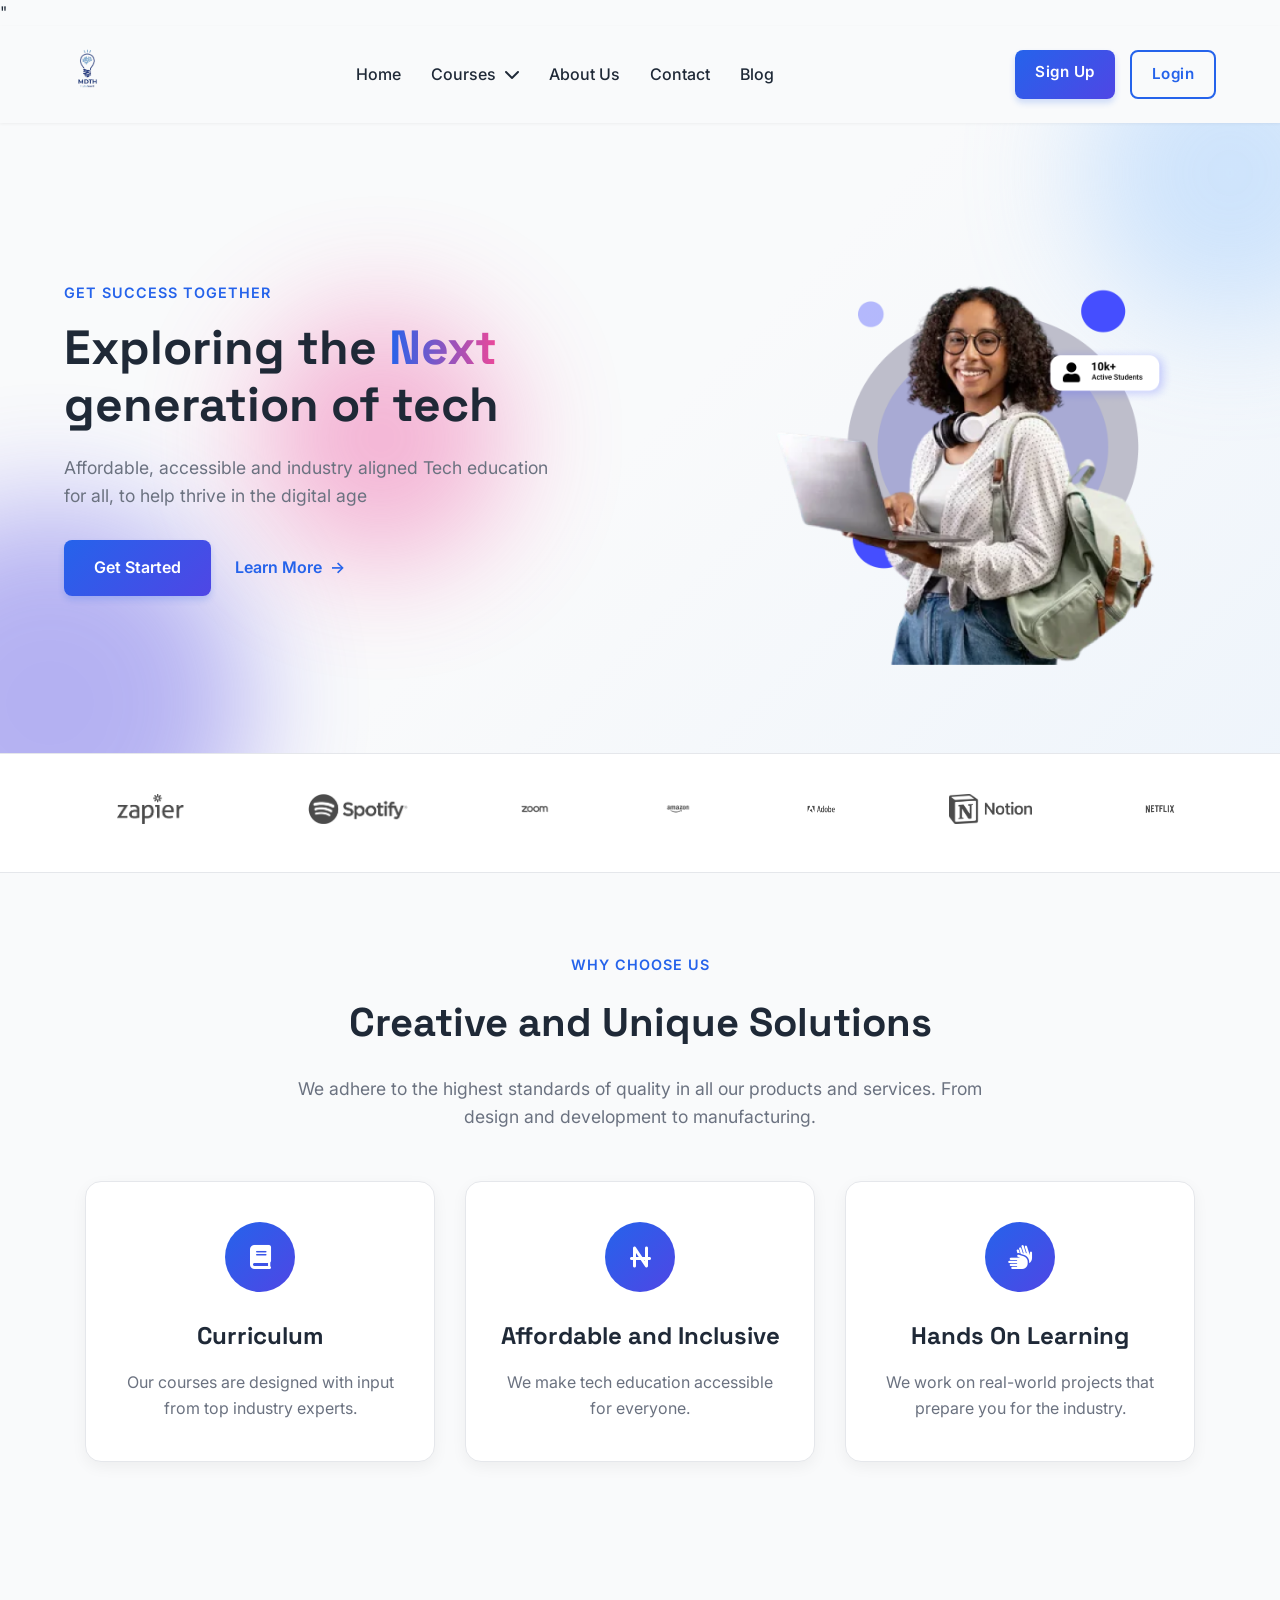
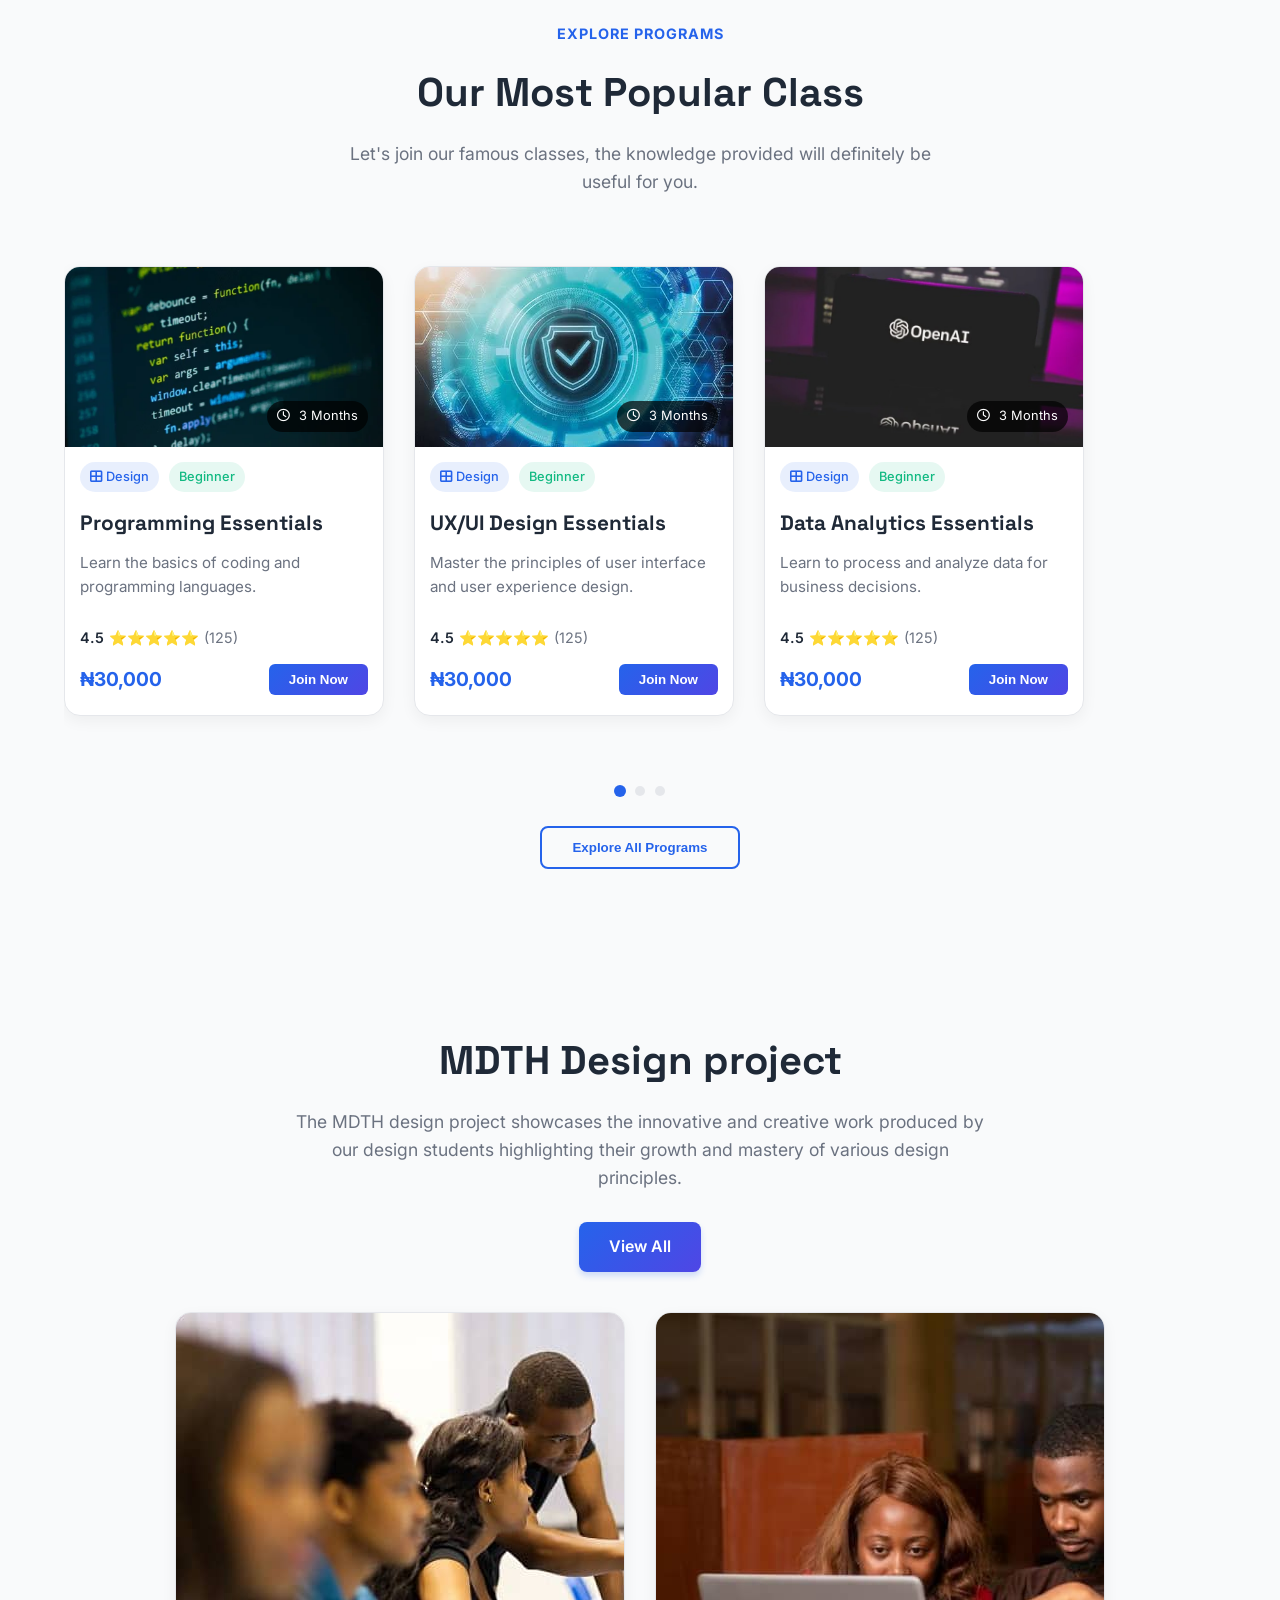
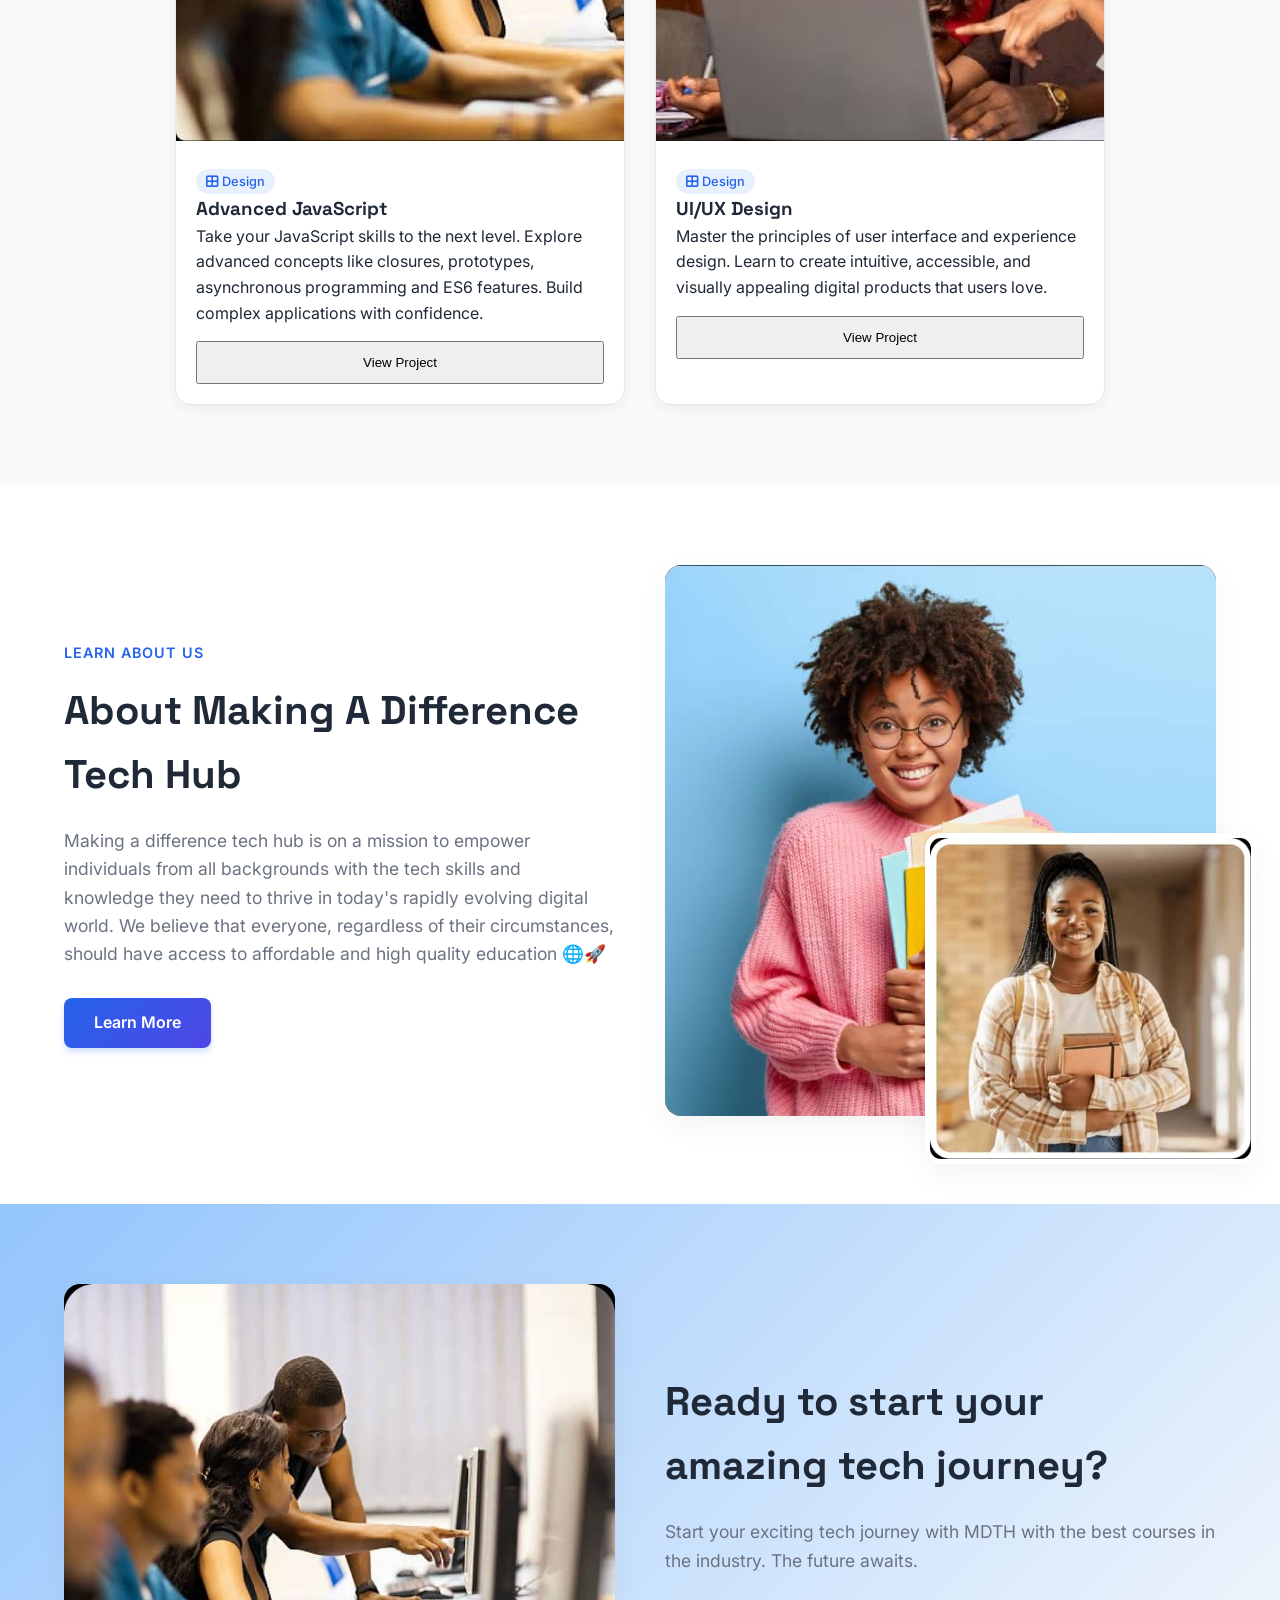
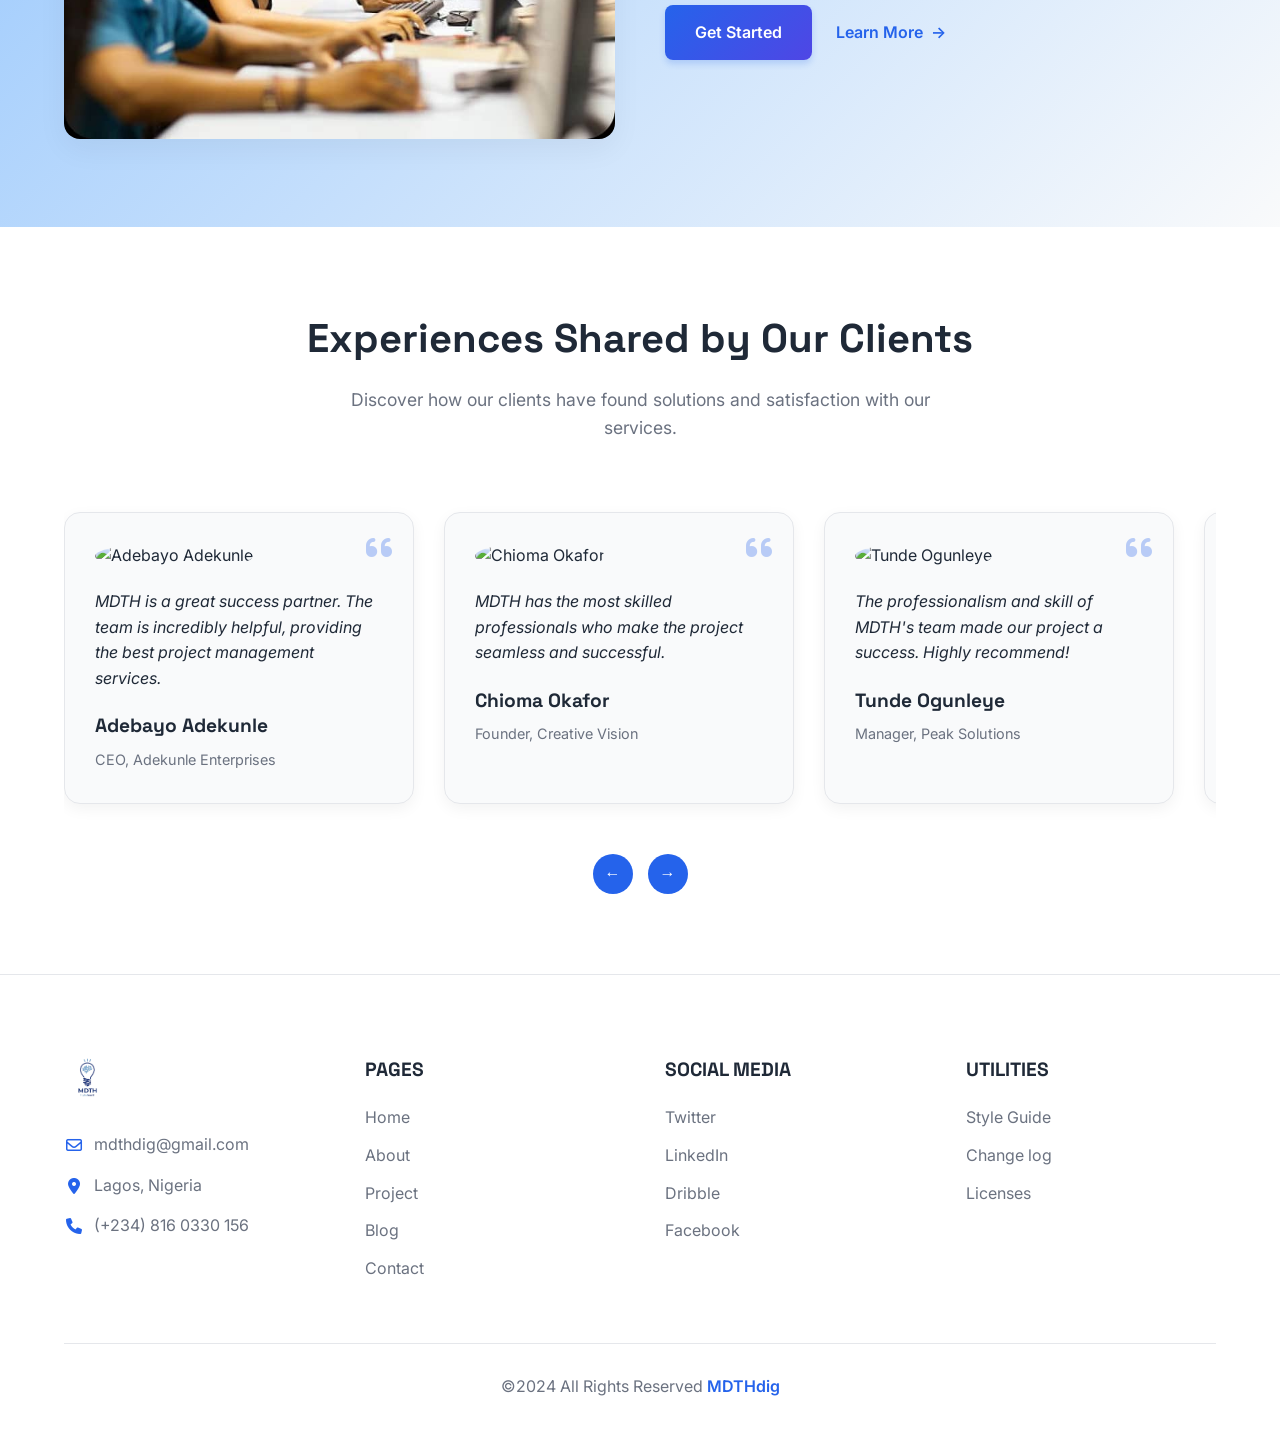
==== commit cc428ff8: "Login and signup page" ====
--- a/index.html
+++ b/index.html
@@ -3,502 +3,588 @@
 <head>
     <meta charset="UTF-8">
     <meta name="viewport" content="width=device-width, initial-scale=1.0">
-    <title>MDTH Homepage</title>
-    <link href="https://fonts.googleapis.com/css2?family=Roboto:wght@400;500&display=swap" rel="stylesheet">
-    <link rel="stylesheet" href="styles.css">
-    <link rel="stylesheet" href="https://cdnjs.cloudflare.com/ajax/libs/font-awesome/4.7.0/css/font-awesome.min.css">
+    <meta name="description" content="MDTH - Affordable, accessible online tech courses to help you thrive in the digital age. Industry-aligned training in next-gen technologies for career success.">
+    <meta name="keywords" content="online tech courses, affordable tech education, digital skills training, industry-aligned courses, next-generation technology, coding bootcamp, web development, data science, AI courses, career advancement">
+    <meta name="author" content="MDTH">
+    <meta name="robots" content="index, follow">
+    <meta property="og:title" content="MDTH | Affordable Online Tech Courses for the Digital Age">
+    <meta property="og:description" content="Get industry-relevant tech skills with MDTH's affordable online courses. Learn next-generation technologies and advance your career.">
+    <meta property="og:type" content="website">
+    <meta property="og:url" content="https://www.mdth.com">
+    <meta property="og:image" content="https://www.mdth.com/images/mdth-social-share.jpg">
+    
+    <!-- Canonical URL -->
+    <link rel="canonical" href="https://www.mdth.com">
+    
+    <!-- Favicon -->
+    <link rel="icon" href="images/MDTH LOGO.jpg" type="image/x-icon">
+    <link rel="apple-touch-icon" href="/apple-touch-icon.png">
+    
+    <title>MDTH Digital World | Learn Next-Gen Skills for Career Success</title>
+    
+    <!-- Preload Resources -->
+    <link rel="preload" href="https://fonts.googleapis.com/css2?family=Inter:wght@400;500;600;700&family=Space+Grotesk:wght@500;700&display=swap" as="style">
+
+    <link rel="stylesheet" href="css/styles.css" as="style">"
+    
+    <!-- Fonts -->
+    <link href="https://fonts.googleapis.com/css2?family=Inter:wght@400;500;600;700&family=Space+Grotesk:wght@500;700&display=swap" rel="stylesheet">
     <link rel="stylesheet" href="https://cdnjs.cloudflare.com/ajax/libs/font-awesome/6.0.0-beta3/css/all.min.css">
-
+    
+    <!-- Schema Markup -->
+    <script type="application/ld+json">
+    {
+      "@context": "https://schema.org",
+      "@type": "EducationalOrganization",
+      "name": "MDTH",
+      "url": "https://www.mdth.com",
+      "description": "Affordable, accessible tech education platform offering industry-aligned courses in next-generation technologies",
+      "founder": {
+        "@type": "Person",
+        "name": "MDTH Team"
+      },
+      "sameAs": [
+        "https://facebook.com/mdth",
+        "https://twitter.com/mdth",
+        "https://linkedin.com/company/mdth"
+      ]
+    }
+    </script>
+    
+   
 </head>
 <body>
-<!-- Navigation Bar -->
-<nav class="navbar">
-  <div class="logo">
-      <a href="#">
-          <img src="images/MDTH LOGO.jpg" alt="MDTH Logo" class="logo-image">
-      </a>
-  </div>
-
-  
-  <ul class="nav-links">
-      <li><a href="#home">Home</a></li>
-      <li class="dropdown">
-        <a href="#courses">Courses</a>
-        <span class="caret"></span>
-        <ul class="dropdown-menu">
-          <li><a href="web-development.html">Web Development</a></li>
-          <li><a href="#data-science">Data Science</a></li>
-          <li><a href="#ui-ux">UI/UX Design</a></li>
-          <li><a href="#digital-marketing">Digital Marketing</a></li>
+    <!-- Navigation Bar -->
+    <nav class="navbar">
+        <div class="logo">
+            <a href="#">
+                <img src="images/MDTH_LOGO-removebg-preview.png" alt="MDTH Logo">
+            </a>
+        </div>
+        
+        <ul class="nav-links">
+            <li><a href="#home">Home</a></li>
+            <li class="dropdown">
+                <a href="#courses">Courses</a>
+                <span class="caret"><i class="fas fa-chevron-down"></i></span>
+                <ul class="dropdown-menu">
+                    <li><a href="web-development.html">Web Development</a></li>
+                    <li><a href="#data-science">Data Science</a></li>
+                    <li><a href="#ui-ux">UI/UX Design</a></li>
+                    <li><a href="#digital-marketing">Digital Marketing</a></li>
+                </ul>
+            </li>
+            <li><a href="#about">About Us</a></li>
+            <li><a href="#contact">Contact</a></li>
+            <li><a href="#blog">Blog</a></li>
         </ul>
-      </li>
-    
-      <li><a href="#about">About Us</a></li>
-      <li><a href="#contact">Contact</a></li>
-      <li><a href="#blog">Blog</a></li>
-  </ul>
-  <div class="auth-buttons">
-      <a href="signup.html" class="btn-signup">Sign Up</a>
-      <a href="login.html" class="btn-login">Login</a>
-  </div>
-  <!-- Hamburger Icon -->
-  <div class="hamburger" id="hamburger">
-      <span class="bar"></span>
-      <span class="bar"></span>
-      <span class="bar"></span>
-  </div>
-</nav>
-<!-- Side Menu (hidden by default) -->
-<div class="side-menu" id="sideMenu">
-  <div class="side-menu-header">
-    <img src="images/MDTH_LOGO-removebg-preview.png" alt="Logo" class="side-menu-logo">
-    <div class="cancel-icon" id="cancelIcon">
-      <span>&times;</span>
+        
+        <div class="auth-buttons">
+            <a href="signup.html" class="btn btn-signup">Sign Up</a>
+            <a href="login.html" class="btn btn-login">Login</a>
+        </div>
+        
+        <!-- Hamburger Icon -->
+        <div class="hamburger" id="hamburger">
+            <span class="bar"></span>
+            <span class="bar"></span>
+            <span class="bar"></span>
+        </div>
+    </nav>
+    
+    <!-- Side Menu (hidden by default) -->
+    <div class="side-menu" id="sideMenu">
+        <div class="side-menu-header">
+            <img src="images/MDTH_LOGO-removebg-preview.png" alt="Logo" class="side-menu-logo">
+            <div class="cancel-icon" id="cancelIcon">
+                <span>&times;</span>
+            </div>
+        </div>
+        <hr class="menu-separator">
+        <div class="theme-switcher">
+            <p>Switch Theme</p>
+            <button id="themeToggle" class="theme-icon">
+                <i class="fas fa-moon"></i>
+            </button>
+        </div>
+        <ul class="nav-links">
+            <li><a href="#home">Home</a></li>
+            <li class="dropdown">
+                <a href="#courses">Courses</a>
+                <span class="caret"><i class="fas fa-chevron-down"></i></span>
+                <ul class="dropdown-menu">
+                    <li><a href="web-development.html">Web Development</a></li>
+                    <li><a href="#data-science">Data Science</a></li>
+                    <li><a href="#ui-ux">UI/UX Design</a></li>
+                    <li><a href="#digital-marketing">Digital Marketing</a></li>
+                </ul>
+            </li>
+            <li><a href="#about">About Us</a></li>
+            <li><a href="#contact">Contact</a></li>
+            <li><a href="#blog">Blog</a></li>
+        </ul>
+        <div class="auth-buttons">
+            <a href="signup.html" class="btn btn-signup">Sign Up</a>
+            <a href="login.html" class="btn btn-login">Login</a>
+        </div>
+        <hr class="menu-separator">
     </div>
-  </div>
-  <hr class="menu-separator">
-  <div class="theme-switcher">
-    <p>Switch Theme</p>
-    <button id="themeToggle" class="theme-icon">
-      <i class="fa fa-moon-o" aria-hidden="true"></i>
-    </button>
-  </div>
-  <ul class="nav-links">
-    <li><a href="#home">Home</a></li>
-    <li class="dropdown">
-      <a href="#courses">Courses</a>
-      <span class="caret"></span>
-      <ul class="dropdown-menu">
-        <li><a href="web-development.html">Web Development</a></li>
-        <li><a href="#data-science">Data Science</a></li>
-        <li><a href="#ui-ux">UI/UX Design</a></li>
-        <li><a href="#digital-marketing">Digital Marketing</a></li>
-      </ul>
-    </li>
-  
-    <li><a href="#about">About Us</a></li>
-    <li><a href="#contact">Contact</a></li>
-    <li><a href="#blog">Blog</a></li>
-  </ul>
-  <div class="auth-buttons">
-    <a href="signup.html" class="btn-signup">Sign Up</a>
-    <a href="login.html" class="btn-login">Login</a>
-  </div>
-  <hr class="menu-separator">
-</div>
-
-
-
-   <!-- Hero Section -->
-<section class="hero">
-    <div class="hero-content">
-        <p>Get Success Together</p>
-        <h1>Exploring the <span>Next</span> generation of tech</h1>
-        <p>Affordable,accessible and industry aligned Tech education for all, to help thrive in the digital age</p>
-        <a href="get-started.html" class="btn-get-started">Get Started</a>
-       
-        <a href="#learn-more" class="learn-more">
-            Learn More <span class="arrow">&rarr;</span>
-        </a>
+
+    <!-- Hero Section -->
+    <section class="hero">
+        <!-- Decorative Circles -->
+        <div class="decorative-circle circle-1"></div>
+        <div class="decorative-circle circle-2"></div>
+        <div class="decorative-circle circle-3"></div>
+        
+        <div class="hero-content">
+            <p>Get Success Together</p>
+            <h1>Exploring the <span>Next</span> generation of tech</h1>
+            <p>Affordable, accessible and industry aligned Tech education for all, to help thrive in the digital age</p>
+            <a href="get-started.html" class="btn-get-started">Get Started</a>
+            <a href="#learn-more" class="learn-more">
+                Learn More <span class="arrow">&rarr;</span>
+            </a>
+        </div>
+        <div class="hero-image">
+            <img src="images/hero-image.png" alt="People learning tech skills">
+        </div>
+    </section>
+
+    <!-- Brands Section -->
+    <div class="brands-section">
+        <div class="brands">
+            <div class="brand">
+                <img src="images/Zapier logo image.png" alt="Zapier">
+            </div>
+            <div class="brand">
+                <img src="images/Spotify logo image.png" alt="Spotify">
+            </div>
+            <div class="brand">
+                <img src="images/Zoom logo image.png" alt="Zoom">
+            </div>
+            <div class="brand">
+                <img src="images/Amazon logo image.png" alt="Amazon">
+            </div>
+            <div class="brand">
+                <img src="images/Adobe logo image.png" alt="Adobe">
+            </div>
+            <div class="brand">
+                <img src="images/Notion logo image.png" alt="Notion">
+            </div>
+            <div class="brand">
+                <img src="images/Netflix logo image.png" alt="Netflix">
+            </div>
+        </div>
     </div>
-    <div class="hero-image">
-        <img src="images/hero-image.png" alt="Hero Image">
+
+    <!-- Features Section -->
+    <section class="creative-solutions">
+        <div class="container">
+            <p1>Why Choose Us</p1>
+            <h2>Creative and Unique Solutions</h2>
+            <p>We adhere to the highest standards of quality in all our products and services. From design and development to manufacturing.</p>
+            <!-- Icon Boxes -->
+            <div class="icon-boxes">
+                <div class="icon-box">
+                    <div class="icon">
+                        <i class="fas fa-book"></i> <!-- Font Awesome icon for Curriculum -->
+                    </div>
+                    <h3>Curriculum</h3>
+                    <p>Our courses are designed with input from top industry experts.</p>
+                </div>
+                <div class="icon-box">
+                    <div class="icon">
+                        <i class="fas fa-naira-sign"></i> <!-- Font Awesome icon for Affordable -->
+                    </div>
+                    <h3>Affordable and Inclusive</h3>
+                    <p>We make tech education accessible for everyone.</p>
+                </div>
+                <div class="icon-box">
+                    <div class="icon">
+                        <i class="fas fa-hands"></i> <!-- Font Awesome icon for Hands On -->
+                    </div>
+                    <h3>Hands On Learning</h3>
+                    <p>We work on real-world projects that prepare you for the industry.</p>
+                </div>
+            </div>
+        </div>
+    </section>
+
+    <!-- Courses Section -->
+    <div class="courses-section">
+        <div class="head-course">
+            <p class="Exp"><b>Explore Programs</b></p>
+            <h2 class="section-title">Our Most Popular Class</h2>
+            <p class="section-description">
+               Let's join our famous classes, the knowledge provided will definitely be useful for you.
+            </p>
+        </div>
+        
+        <div class="slider-container">
+            <div class="courses-slider">
+                <!-- Course Card 1 -->
+                <div class="course-card">
+                    <div class="course-image">
+                        <img src="images/program 1 image.png" alt="Programming Essentials">
+                        <span class="course-duration"><i class="fa-regular fa-clock"></i> 3 Months</span>
+                    </div>
+                    <div class="course-tags">
+                        <span class="tag design-tag">
+                            <i class="fas fa-th-large"></i> Design
+                        </span>                    
+                        <span class="tag beginner-tag">Beginner</span>
+                    </div>
+                    <div class="course-content">
+                        <h3 class="course-title">Programming Essentials</h3>
+                        <p class="course-description">
+                            Learn the basics of coding and programming languages.
+                        </p>
+                        <div class="course-rating"><span>4.5</span>⭐⭐⭐⭐⭐ <span1>(125)</span1></div> 
+                        <div class="course-footer">
+                            <span class="course-price">₦30,000</span>
+                            <button class="join-now-btn">Join Now</button>
+                        </div>
+                    </div>
+                </div>
+
+                <!-- Course Card 2 -->
+                <div class="course-card">
+                    <div class="course-image">
+                        <img src="images/program 2 image.jpg" alt="UX/UI Design Essentials">
+                        <span class="course-duration"><i class="fa-regular fa-clock"></i> 3 Months</span>
+                    </div>
+                    <div class="course-tags">
+                        <span class="tag design-tag">
+                            <i class="fas fa-th-large"></i> Design
+                        </span>                    
+                        <span class="tag beginner-tag">Beginner</span>
+                    </div>
+                    <div class="course-content">
+                        <h3 class="course-title">UX/UI Design Essentials</h3>
+                        <p class="course-description">
+                            Master the principles of user interface and user experience design.
+                        </p>
+                        <div class="course-rating"><span>4.5</span>⭐⭐⭐⭐⭐ <span1>(125)</span1></div> 
+                        <div class="course-footer">
+                            <span class="course-price">₦30,000</span>
+                            <button class="join-now-btn">Join Now</button>
+                        </div>
+                    </div>
+                </div>
+
+                <!-- Course Card 3 -->
+                <div class="course-card">
+                    <div class="course-image">
+                        <img src="images/program 3 image .jpg" alt="Data Analytics Essentials">
+                        <span class="course-duration"><i class="fa-regular fa-clock"></i> 3 Months</span>
+                    </div>
+                    <div class="course-tags">
+                        <span class="tag design-tag">
+                            <i class="fas fa-th-large"></i> Design
+                        </span>                    
+                        <span class="tag beginner-tag">Beginner</span>
+                    </div>
+                    <div class="course-content">
+                        <h3 class="course-title">Data Analytics Essentials</h3>
+                        <p class="course-description">
+                            Learn to process and analyze data for business decisions.
+                        </p>
+                        <div class="course-rating"><span>4.5</span>⭐⭐⭐⭐⭐ <span1>(125)</span1></div> 
+                        <div class="course-footer">
+                            <span class="course-price">₦30,000</span>
+                            <button class="join-now-btn">Join Now</button>
+                        </div>
+                    </div>
+                </div>
+            </div>
+        </div>
+        
+
+        <!-- Slider Indicators -->
+        <div class="slider-indicators">
+            <span class="indicator active"></span>
+            <span class="indicator"></span>
+            <span class="indicator"></span>
+        </div>
+
+        <!-- Explore All Programs Button -->
+        <button class="explore-btn">Explore All Programs</button>
     </div>
-</section>
-
-<!-- Brands Section -->
-<div class="brands-section">
-  <div class="brands">
-    <div class="brand">
-      <img src="images/Zapier logo image.png" alt="Zapier">
-    </div>
-    <div class="brand">
-      <img src="images/Spotify logo image.png" alt="Spotify">
-    </div>
-    <div class="brand">
-      <img src="images/Zoom logo image.png" alt="Zoom">
-    </div>
-    <div class="brand">
-      <img src="images/Amazon logo image.png" alt="Amazon">
-    </div>
-    <div class="brand">
-      <img src="images/Adobe logo image.png" alt="Adobe">
-    </div>
-    <div class="brand">
-      <img src="images/Notion logo image.png" alt="Notion">
-    </div>
-    <div class="brand">
-      <img src="images/Netflix logo image.png" alt="Netflix">
-    </div>
-  </div>
-</div>
-
-
-  
-  <section class="creative-solutions">
-    <div class="container">
-        <p1>Why Choose Us</p1>
-        <h2>Creative and Unique Solutions</h2>
-        <p>We adhere to the highest standards of quality in all our products and services. From design and development to manufacturing.</p>
-        <!-- Icon Boxes -->
-        <div class="icon-boxes">
-            <div class="icon-box">
-                <div class="icon">
-                    <i class="fas fa-book"></i> <!-- Font Awesome icon for Curriculum -->
-                </div>
-                <h3>Curriculum</h3>
-                <p>Our courses are designed with input from top industry experts.</p>
-            </div>
-            <div class="icon-box">
-                <div class="icon">
-                    <i class="fas fa-naira-sign"></i> <!-- Font Awesome icon for Affordable -->
-                </div>
-                <h3>Affordable and Inclusive</h3>
-                <p>We make tech education accessible for everyone.</p>
-            </div>
-            <div class="icon-box">
-                <div class="icon">
-                    <i class="fas fa-hands"></i> <!-- Font Awesome icon for Hands On -->
-                </div>
-                <h3>Hands On Learning</h3>
-                <p>We work on real-world projects that prepare you for the industry.</p>
-            </div>
-        </div>
-    </div>
-</section>
-
-
-
-<div class="courses-section">
-    <div class="head-course">
-        <p class="Exp"><b>Explore Programs</b></p>
-        <h2 class="section-title">Our Most Popular Class</h2>
-        <p class="section-description">
-           Let's join our famous classes, the knowledge provided will definately be useful for you.
-      </p>
-    </div>
-    
-    <div class="slider-container">
-        <div class="courses-slider">
-            <!-- Course Card 1 -->
-            <div class="course-card">
-                <div class="course-image">
-                    <img src="images/program 1 image.png" alt="Programming Essentials">
-                    <span class="course-duration"><i class="fa-regular fa-clock"></i> 3 Months</span>
-                </div>
-                <div class="course-tags">
-                    <span class="tag design-tag">
-                        <i class="fas fa-th-large"></i> Design
-                    </span>                    
-                    <span class="tag beginner-tag">Beginner</span>
-                </div>
-                <div class="course-content">
-                    <h3 class="course-title">Programming Essentials</h3>
-                    <p class="course-description">
-                        Learn the basics of coding and programming languages.
-                    </p>
-                    <div class="course-rating"><span>4.5</span>⭐⭐⭐⭐⭐ <span1>(125)</span1></div> 
-                    <div class="course-footer">
-                        <span class="course-price">₦30,000</span>
-                        <button class="join-now-btn">Join Now</button>
-                    </div>
-                </div>
-            </div>
-
-            <!-- Course Card 2 -->
-            <div class="course-card">
-                <div class="course-image">
-                    <img src="images/program 2 image.jpg" alt="UX/UI Design Essentials">
-                    <span class="course-duration"><i class="fa-regular fa-clock"></i> 3 Months</span>
-                </div>
-                <div class="course-tags">
-                    <span class="tag design-tag">
-                        <i class="fas fa-th-large"></i> Design
-                    </span>                    
-                    <span class="tag beginner-tag">Beginner</span>
-                </div>
-                <div class="course-content">
-                    <h3 class="course-title">UX/UI Design Essentials</h3>
-                    <p class="course-description">
-                        Master the principles of user interface and user experience design.
-                    </p>
-                    <div class="course-rating"><span>4.5</span>⭐⭐⭐⭐⭐  <span1>(125)</span1></div> 
-                    <div class="course-footer">
-                        <span class="course-price">₦30,000</span>
-                        <button class="join-now-btn">Join Now</button>
-                    </div>
-                </div>
-            </div>
-
-            <!-- Course Card 3 -->
-            <div class="course-card">
-                <div class="course-image">
-                    <img src="images/program 3 image .jpg" alt="Data Analytics Essentials">
-                    <span class="course-duration"><i class="fa-regular fa-clock"></i> 3 Months</span>
-                </div>
-                <div class="course-tags">
-                    <span class="tag design-tag">
-                        <i class="fas fa-th-large"></i> Design
-                    </span>                    
-                    <span class="tag beginner-tag">Beginner</span>
-                </div>
-                <div class="course-content">
-                    <h3 class="course-title">Data Analytics Essentials</h3>
-                    <p class="course-description">
-                        Learn to process and analyze data for business decisions.
-                    </p>
-                <div class="course-rating"><span>4.5</span>⭐⭐⭐⭐⭐  <span1>(125)</span1></div> 
-                    <div class="course-footer">
-                        <span class="course-price">₦30,000</span>
-                        <button class="join-now-btn">Join Now</button>
-                    </div>
-                </div>
-            </div>
-  </div>
-</div>
-
-
-<!-- Slider Indicators -->
-<div class="slider-indicators">
-<span class="indicator active"></span>
-<span class="indicator"></span>
-<span class="indicator"></span>
-</div>
-
-<!-- Explore All Programs Button -->
-<button class="explore-btn">Explore All Programs</button>
-</div>
-
-
-
-
-
-
-<!-- Header Section -->
-<header class="header">
-    <div class="header-content">
-      <h1>MDTH Design project</h1>
-      <p>
-      The MDTH design project showcase the innovative and creative work produced by our
-      design student highlighting their growth and mastery of various design principle.
-      </p>
-    </div>
-    <a href="view-all.html" class="btn-view-all">View All</a>
-  </header>
-
-  <!-- Courses Section -->
-  <section class="courses">
-    <div class="course-card">
-      <img src="images/course image 1.jpg" alt="Advanced JavaScript">
-      <div class="course-info">
-        <span class="tag design-tag">
-            <i class="fas fa-th-large"></i> Design
-        </span> 
-        <h3>Advanced JavaScript</h3>
-        <p>
-        Take your JavaScript skills to the next level. Explore advanced concepts like closures,
-        prototypes asynchronous programming and ES6 features. Build complex applications with confidence.
-        </p>
-        <button>View Project</button>
-      </div>
-    </div>
-    <div class="course-card">
-      <img src="images/course image 2.jpg" alt="Advanced JavaScript">
-      <div class="course-info">
-        <span class="tag design-tag">
-            <i class="fas fa-th-large"></i> Design
-        </span> 
-        <h3>Advanced JavaScript</h3>
-        <p>
-        Take your JavaScript skills to the next level. Explore advanced concepts like closures,
-        prototypes asynchronous programming and ES6 features. Build complex applications with confidence.
-        </p>
-        <button>View Project</button>
-      </div>
-    </div>
-  </section>
-
-<!-- About Us Section -->
-<section class="about">
-    <div class="about-text">
-      <p class="learn-about"><span>Learn about us</span></p>
-      <h2>About Making A Difference Tech Hub</h2>
-      <p>
-        Making a difference tech hub is on a mission to empower individuals from all backgrounds with the tech skills and
-        knowledge they need to thrive in today's rapidly revolving digital world. We believe that everyone, regardless
-        of their circumstances, should have access to affordable and high quality education 🌐🚀
-      </p>
-      <a href="#" class="about-btn">Learn More</a>
-    </div>
-    <div class="about-images">
-      <img src="images/Smiling Student.jpg" alt="Smiling Student" class="main-image">
-      <img src="images/Student with Books.jpg" alt="Student with Books" class="overlay-image">
-    </div>
-  </section>
-  
-
-  
-
-  <!-- Call-to-Action Section -->
-  <section class="cta">
-    <div class="cta-image">
-      <img src="images/Students Learning.jpg" alt="Students Learning">
-    </div>
-    <div class="cta-text">
-      <h2>Ready to start your amazing tech journey?</h2>
-      <p>Start your tech exciting journey with MDTH with the best courses in the industry. The future awaits.</p>
-      <a href="get-started.html" class="btn-get-started">Get Started</a>
-      <a href="#learn-more" class="learn-more">
-          Learn More <span class="arrow">&rarr;</span>
-      </a>
-    </div>
-  </section>
-
-  <section class="testimonial-section">
-    <h2>Experiences Shared by Our Clients</h2>
-    <p>Discover how our clients have found solutions and satisfaction with our services.</p>
-    <div class="testimonial-slider">
-      <div class="testimonial-card">
-        <i class="fa-solid fa-quote-left quote-icon"></i>
-        <img src="path/to/image1.jpg" alt="Adebayo Adekunle" class="testimonial-img">
-        <p>MDTH Industry is a great success partner. The team is incredibly helpful, providing the best project management services.</p>
-        <h4>Adebayo Adekunle</h4>
-        <span>CEO, Adekunle Enterprises</span>
-      </div>
-      <div class="testimonial-card">
-        <i class="fa-solid fa-quote-left quote-icon"></i>
-        <img src="path/to/image2.jpg" alt="Chioma Okafor" class="testimonial-img">
-        <p>MDTH has the most skilled professionals who make the project seamless and successful.</p>
-        <h4>Chioma Okafor</h4>
-        <span>Founder, Creative Vision</span>
-      </div>
-      <div class="testimonial-card">
-        <i class="fa-solid fa-quote-left quote-icon"></i>
-        <img src="path/to/image3.jpg" alt="Tunde Ogunleye" class="testimonial-img">
-        <p>The professionalism and skill of MDTH's team made our project a success. Highly recommend!</p>
-        <h4>Tunde Ogunleye</h4>
-        <span>Manager, Peak Solutions</span>
-      </div>
-      <div class="testimonial-card">
-        <i class="fa-solid fa-quote-left quote-icon"></i>
-        <img src="path/to/image4.jpg" alt="Aisha Bello" class="testimonial-img">
-        <p>The team at MDTH went above and beyond to meet our goals. The results were outstanding!</p>
-        <h4>Aisha Bello</h4>
-        <span>Director, Bello Consulting</span>
-      </div>
-      <div class="testimonial-card">
-        <i class="fa-solid fa-quote-left quote-icon"></i>
-        <img src="path/to/image5.jpg" alt="Segun Alabi" class="testimonial-img">
-        <p>MDTH provided us with the expertise we needed to transform our business. Excellent service!</p>
-        <h4>Segun Alabi</h4>
-        <span>Chief Operating Officer, Alabi Systems</span>
-      </div>
-      <div class="testimonial-card">
-        <i class="fa-solid fa-quote-left quote-icon"></i>
-        <img src="path/to/image6.jpg" alt="Ngozi Nwachukwu" class="testimonial-img">
-        <p>MDTH's commitment to quality and their attention to detail were invaluable to our project's success.</p>
-        <h4>Ngozi Nwachukwu</h4>
-        <span>Founder, Nwachukwu Innovations</span>
-      </div>
-      <div class="testimonial-card">
-        <i class="fa-solid fa-quote-left quote-icon"></i>
-        <img src="path/to/image7.jpg" alt="Kehinde Balogun" class="testimonial-img">
-        <p>The expertise of MDTH's team was crucial in delivering our project on time and within budget. Highly recommended!</p>
-        <h4>Kehinde Balogun</h4>
-        <span>Project Manager, Balogun Builders</span>
-      </div>
-      <div class="testimonial-card">
-        <i class="fa-solid fa-quote-left quote-icon"></i>
-        <img src="path/to/image8.jpg" alt="Abiola Oladipo" class="testimonial-img">
-        <p>Working with MDTH was a game-changer for our business. Their professionalism and knowledge were exceptional.</p>
-        <h4>Abiola Oladipo</h4>
-        <span>CEO, Oladipo Ventures</span>
-      </div>
-      <div class="testimonial-card">
-        <i class="fa-solid fa-quote-left quote-icon"></i>
-        <img src="path/to/image9.jpg" alt="Funke Adeyemi" class="testimonial-img">
-        <p>MDTH delivered exactly what we needed. Their team was extremely skilled and responsive throughout the project.</p>
-        <h4>Funke Adeyemi</h4>
-        <span>Head of Operations, Adeyemi Logistics</span>
-      </div>
-      <div class="testimonial-card">
-        <i class="fa-solid fa-quote-left quote-icon"></i>
-        <img src="path/to/image10.jpg" alt="Emeka Uche" class="testimonial-img">
-        <p>Our experience with MDTH was fantastic! Their insights and dedication made all the difference in our project's success.</p>
-        <h4>Emeka Uche</h4>
-        <span>Senior Manager, Uche Enterprises</span>
-      </div>
-      <div class="testimonial-card">
-        <i class="fa-solid fa-quote-left quote-icon"></i>
-        <img src="path/to/image11.jpg" alt="Zainab Yusuf" class="testimonial-img">
-        <p>MDTH's project management team went above and beyond to ensure the success of our venture. Truly impressive!</p>
-        <h4>Zainab Yusuf</h4>
-        <span>Founder, Yusuf Interiors</span>
-      </div>
-      <div class="testimonial-card">
-        <i class="fa-solid fa-quote-left quote-icon"></i>
-        <img src="path/to/image11.jpg" alt="Ibrahim Danjuma" class="testimonial-img">
-        <p>MDTH's project management team exceeded my expectations in ensuring the success of our venture.</p>
-        <h4>Ibrahim Danjuma</h4>
-        <span>Manager, Danjuma Holdings</span>
-      </div>
-    </div>
-
-    <div class="slider-controls">
-      <button id="prev-btn">&larr;</button>
-      <button id="next-btn">&rarr;</button>
-    </div>
-  </section>
-  
-    
-  
-    
-  
-      
-
-
-  <footer class="footer">
-    <div class="footer-container">
-      <div class="footer-contact">
-    <img src="images/MDTH_LOGO-removebg-preview.png" alt="MDTH Logo" class="logo-image-footer">
-        <p><i class="fa-regular fa-envelope"></i> mdthdig@gmail.com</p>
-        <p><i class="fa-solid fa-location-dot"></i> Lagos, Nigeria</p>
-        <p><i class="fa-solid fa-phone"></i> (+234) 816 0330 156</p>
-
-      </div>
-      <div class="footer-links">
-        <h4>PAGES</h4>
-        <ul>
-          <li><a href="#">Home</a></li>
-          <li><a href="#">About</a></li>
-          <li><a href="#">Project</a></li>
-          <li><a href="#">Blog</a></li>
-          <li><a href="#">Contact</a></li>
-        </ul>
-      </div>
-      <div class="footer-links">
-        <h4>SOCIAL MEDIA</h4>
-        <ul>
-          <li><a href="#">Twitter</a></li>
-          <li><a href="#">LinkedIn</a></li>
-          <li><a href="#">Dribble</a></li>
-          <li><a href="#">Facebook</a></li>
-        </ul>
-      </div>
-      <div class="footer-links">
-        <h4>UTILITIES</h4>
-        <ul>
-          <li><a href="#">Style Guide</a></li>
-          <li><a href="#">Change log</a></li>
-          <li><a href="#">Licenses</a></li>
-        </ul>
-      </div>
-    </div>
-    <div class="footer-bottom">
-      <p>&copy;2024 All Rights Reserved <span>MDTHdig</span></p>
-    </div>
-  </footer>
- 
-    <script src="script.js"></script>
+
+    <!-- Projects Section -->
+    <header class="header">
+        <div class="header-content">
+            <h1>MDTH Design project</h1>
+            <p>
+                The MDTH design project showcases the innovative and creative work produced by our
+                design students highlighting their growth and mastery of various design principles.
+            </p>
+        </div>
+        <a href="view-all.html" class="btn-view-all">View All</a>
+    </header>
+
+    <section class="courses">
+        <div class="course-card">
+            <img src="images/course image 1.jpg" alt="Advanced JavaScript">
+            <div class="course-info">
+                <span class="tag design-tag">
+                    <i class="fas fa-th-large"></i> Design
+                </span> 
+                <h3>Advanced JavaScript</h3>
+                <p>
+                    Take your JavaScript skills to the next level. Explore advanced concepts like closures,
+                    prototypes, asynchronous programming and ES6 features. Build complex applications with confidence.
+                </p>
+                <button>View Project</button>
+            </div>
+        </div>
+        <div class="course-card">
+            <img src="images/course image 2.jpg" alt="UI/UX Design">
+            <div class="course-info">
+                <span class="tag design-tag">
+                    <i class="fas fa-th-large"></i> Design
+                </span> 
+                <h3>UI/UX Design</h3>
+                <p>
+                    Master the principles of user interface and experience design. Learn to create intuitive,
+                    accessible, and visually appealing digital products that users love.
+                </p>
+                <button>View Project</button>
+            </div>
+        </div>
+    </section>
+
+    <!-- About Us Section -->
+    <section class="about">
+        <div class="about-text">
+            <p class="learn-about"><span>Learn about us</span></p>
+            <h2>About Making A Difference Tech Hub</h2>
+            <p>
+                Making a difference tech hub is on a mission to empower individuals from all backgrounds with the tech skills and
+                knowledge they need to thrive in today's rapidly evolving digital world. We believe that everyone, regardless
+                of their circumstances, should have access to affordable and high quality education 🌐🚀
+            </p>
+            <a href="#" class="about-btn">Learn More</a>
+        </div>
+        <div class="about-images">
+            <img src="images/Smiling Student.jpg" alt="Smiling Student" class="main-image">
+            <img src="images/Student with Books.jpg" alt="Student with Books" class="overlay-image">
+        </div>
+    </section>
+
+    <!-- Call-to-Action Section -->
+    <section class="cta">
+        <div class="cta-image">
+            <img src="images/Students Learning.jpg" alt="Students Learning">
+        </div>
+        <div class="cta-text">
+            <h2>Ready to start your amazing tech journey?</h2>
+            <p>Start your exciting tech journey with MDTH with the best courses in the industry. The future awaits.</p>
+            <a href="get-started.html" class="btn-get-started">Get Started</a>
+            <a href="#learn-more" class="learn-more">
+                Learn More <span class="arrow">&rarr;</span>
+            </a>
+        </div>
+    </section>
+
+    <!-- Testimonials Section -->
+    <section class="testimonial-section">
+        <h2>Experiences Shared by Our Clients</h2>
+        <p>Discover how our clients have found solutions and satisfaction with our services.</p>
+        <div class="testimonial-slider">
+            <div class="testimonial-card">
+                <i class="fa-solid fa-quote-left quote-icon"></i>
+                <img src="images/testimonial1.jpg" alt="Adebayo Adekunle" class="testimonial-img">
+                <p>MDTH is a great success partner. The team is incredibly helpful, providing the best project management services.</p>
+                <h4>Adebayo Adekunle</h4>
+                <span>CEO, Adekunle Enterprises</span>
+            </div>
+            <div class="testimonial-card">
+                <i class="fa-solid fa-quote-left quote-icon"></i>
+                <img src="images/testimonial2.jpg" alt="Chioma Okafor" class="testimonial-img">
+                <p>MDTH has the most skilled professionals who make the project seamless and successful.</p>
+                <h4>Chioma Okafor</h4>
+                <span>Founder, Creative Vision</span>
+            </div>
+            <div class="testimonial-card">
+                <i class="fa-solid fa-quote-left quote-icon"></i>
+                <img src="images/testimonial3.jpg" alt="Tunde Ogunleye" class="testimonial-img">
+                <p>The professionalism and skill of MDTH's team made our project a success. Highly recommend!</p>
+                <h4>Tunde Ogunleye</h4>
+                <span>Manager, Peak Solutions</span>
+            </div>
+            <div class="testimonial-card">
+                <i class="fa-solid fa-quote-left quote-icon"></i>
+                <img src="images/testimonial4.jpg" alt="Aisha Bello" class="testimonial-img">
+                <p>The team at MDTH went above and beyond to meet our goals. The results were outstanding!</p>
+                <h4>Aisha Bello</h4>
+                <span>Director, Bello Consulting</span>
+            </div>
+        </div>
+
+        <div class="slider-controls">
+            <button id="prev-btn">&larr;</button>
+            <button id="next-btn">&rarr;</button>
+        </div>
+    </section>
+
+    <!-- Footer -->
+    <footer class="footer">
+        <div class="footer-container">
+            <div class="footer-contact">
+                <img src="images/MDTH_LOGO-removebg-preview.png" alt="MDTH Logo" class="logo-image-footer">
+                <p><i class="fa-regular fa-envelope"></i> mdthdig@gmail.com</p>
+                <p><i class="fa-solid fa-location-dot"></i> Lagos, Nigeria</p>
+                <p><i class="fa-solid fa-phone"></i> (+234) 816 0330 156</p>
+            </div>
+            <div class="footer-links">
+                <h4>PAGES</h4>
+                <ul>
+                    <li><a href="#">Home</a></li>
+                    <li><a href="#">About</a></li>
+                    <li><a href="#">Project</a></li>
+                    <li><a href="#">Blog</a></li>
+                    <li><a href="#">Contact</a></li>
+                </ul>
+            </div>
+            <div class="footer-links">
+                <h4>SOCIAL MEDIA</h4>
+                <ul>
+                    <li><a href="#">Twitter</a></li>
+                    <li><a href="#">LinkedIn</a></li>
+                    <li><a href="#">Dribble</a></li>
+                    <li><a href="#">Facebook</a></li>
+                </ul>
+            </div>
+            <div class="footer-links">
+                <h4>UTILITIES</h4>
+                <ul>
+                    <li><a href="#">Style Guide</a></li>
+                    <li><a href="#">Change log</a></li>
+                    <li><a href="#">Licenses</a></li>
+                </ul>
+            </div>
+        </div>
+        <div class="footer-bottom">
+            <p>&copy;2024 All Rights Reserved <span>MDTHdig</span></p>
+        </div>
+    </footer>
+
+    <script>
+        // Theme Toggle Functionality
+        const themeToggle = document.getElementById('themeToggle');
+        const themeIcon = document.getElementById('themeIcon');
+        const body = document.body;
+
+        // Check for saved theme preference or use preferred color scheme
+        const savedTheme = localStorage.getItem('theme') || 
+                         (window.matchMedia('(prefers-color-scheme: dark)').matches ? 'dark' : 'light');
+        
+        // Apply the saved theme
+        if (savedTheme === 'dark') {
+            body.setAttribute('data-theme', 'dark');
+            themeIcon.classList.replace('fa-moon', 'fa-sun');
+        }
+
+        // Toggle theme on button click
+        themeToggle.addEventListener('click', () => {
+            if (body.getAttribute('data-theme') === 'dark') {
+                body.setAttribute('data-theme', 'light');
+                themeIcon.classList.replace('fa-sun', 'fa-moon');
+                localStorage.setItem('theme', 'light');
+            } else {
+                body.setAttribute('data-theme', 'dark');
+                themeIcon.classList.replace('fa-moon', 'fa-sun');
+                localStorage.setItem('theme', 'dark');
+            }
+        });
+
+        // Mobile Menu Toggle
+        const hamburger = document.getElementById('hamburger');
+        const sideMenu = document.getElementById('sideMenu');
+        const cancelIcon = document.getElementById('cancelIcon');
+
+        hamburger.addEventListener('click', () => {
+            sideMenu.classList.add('active');
+            document.body.style.overflow = 'hidden';
+        });
+
+        cancelIcon.addEventListener('click', () => {
+            sideMenu.classList.remove('active');
+            document.body.style.overflow = 'auto';
+        });
+
+        // Close menu when clicking on a link
+        const navLinks = document.querySelectorAll('.side-menu .nav-links a');
+        navLinks.forEach(link => {
+            link.addEventListener('click', () => {
+                sideMenu.classList.remove('active');
+                document.body.style.overflow = 'auto';
+            });
+        });
+
+        // Testimonial Slider
+        const testimonialSlider = document.querySelector('.testimonial-slider');
+        const prevBtn = document.getElementById('prev-btn');
+        const nextBtn = document.getElementById('next-btn');
+        let currentSlide = 0;
+
+        function updateSlider() {
+            testimonialSlider.scrollTo({
+                left: currentSlide * 380,
+                behavior: 'smooth'
+            });
+        }
+
+        prevBtn.addEventListener('click', () => {
+            currentSlide = Math.max(0, currentSlide - 1);
+            updateSlider();
+        });
+
+        nextBtn.addEventListener('click', () => {
+            const maxSlides = Math.floor(testimonialSlider.scrollWidth / 380) - 1;
+            currentSlide = Math.min(maxSlides, currentSlide + 1);
+            updateSlider();
+        });
+
+        // Course Slider Indicators
+        const indicators = document.querySelectorAll('.indicator');
+        indicators.forEach((indicator, index) => {
+            indicator.addEventListener('click', () => {
+                document.querySelector('.indicator.active').classList.remove('active');
+                indicator.classList.add('active');
+                document.querySelector('.courses-slider').scrollTo({
+                    left: index * 350,
+                    behavior: 'smooth'
+                });
+            });
+        });
+
+        // Animate elements on scroll
+        const animateOnScroll = () => {
+            const elements = document.querySelectorAll('.icon-box, .course-card, .testimonial-card');
+            
+            elements.forEach(element => {
+                const elementPosition = element.getBoundingClientRect().top;
+                const screenPosition = window.innerHeight / 1.2;
+                
+                if (elementPosition < screenPosition) {
+                    element.style.opacity = '1';
+                    element.style.transform = 'translateY(0)';
+                }
+            });
+        };
+
+        // Set initial state for animated elements
+        document.querySelectorAll('.icon-box, .course-card, .testimonial-card').forEach(element => {
+            element.style.opacity = '0';
+            element.style.transform = 'translateY(20px)';
+            element.style.transition = 'opacity 0.5s ease, transform 0.5s ease';
+        });
+
+        window.addEventListener('scroll', animateOnScroll);
+        window.addEventListener('load', animateOnScroll);
+    </script>
 </body>
-</html>
+</html>
--- a/css/styles.css
+++ b/css/styles.css
@@ -0,0 +1,2742 @@
+ :root {
+            --primary-color: #2563EB;
+            --primary-light: #93C5FD;
+            --secondary-color: #4F46E5;
+            --accent-color: #EC4899;
+            --text-color: #1F2937;
+            --text-light: #6B7280;
+            --bg-color: #F9FAFB;
+            --card-bg: #FFFFFF;
+            --input-bg: #FFFFFF;
+            --border-color: #E5E7EB;
+            --shadow-color: rgba(0, 0, 0, 0.05);
+            --success-color: #10B981;
+            --error-color: #EF4444;
+            --warning-color: #F59E0B;
+        }
+
+        /* Dark Theme Variables */
+        [data-theme="dark"] {
+            --primary-color: #3B82F6;
+            --primary-light: #1E40AF;
+            --secondary-color: #6366F1;
+            --accent-color: #EC4899;
+            --text-color: #F3F4F6;
+            --text-light: #9CA3AF;
+            --bg-color: #111827;
+            --card-bg: #1F2937;
+            --input-bg: #374151;
+            --border-color: #4B5563;
+            --shadow-color: rgba(0, 0, 0, 0.3);
+        }
+
+        * {
+            margin: 0;
+            padding: 0;
+            box-sizing: border-box;
+            transition: background-color 0.3s ease, color 0.3s ease, border-color 0.3s ease;
+        }
+
+        body {
+            font-family: 'Inter', sans-serif;
+            background-color: var(--bg-color);
+            color: var(--text-color);
+            line-height: 1.6;
+            scroll-behavior: smooth;
+        }
+
+        h1, h2, h3, h4 {
+            font-family: 'Space Grotesk', sans-serif;
+            font-weight: 700;
+        }
+
+        a {
+            text-decoration: none;
+            color: inherit;
+        }
+
+        /* Navigation */
+        .navbar {
+            display: flex;
+            justify-content: space-between;
+            align-items: center;
+            padding: 20px 5%;
+            background-color: var(--bg-color);
+            box-shadow: 0 1px 3px var(--shadow-color);
+            position: sticky;
+            top: 0;
+            z-index: 1000;
+        }
+
+        .logo img {
+            height: 50px;
+            width: auto;
+            transition: transform 0.3s ease;
+        }
+
+        .logo:hover img {
+            transform: scale(1.05);
+        }
+
+        .nav-links {
+            display: flex;
+            gap: 30px;
+            align-items: center;
+            list-style: none;
+        }
+
+        .nav-links a {
+            color: var(--text-color);
+            font-weight: 500;
+            text-decoration: none;
+            position: relative;
+            padding: 8px 0;
+        }
+
+        .nav-links a:hover {
+            color: var(--primary-color);
+        }
+
+        .nav-links a::after {
+            content: '';
+            position: absolute;
+            width: 0;
+            height: 3px;
+            bottom: 0;
+            left: 0;
+            background: linear-gradient(90deg, var(--primary-color), var(--secondary-color));
+            transition: width 0.3s ease;
+            border-radius: 3px;
+        }
+
+        .nav-links a:hover::after {
+            width: 100%;
+        }
+
+        /* Dropdown Menu */
+        .dropdown {
+            position: relative;
+        }
+
+        .dropdown-menu {
+            position: absolute;
+            top: 100%;
+            left: 0;
+            background-color: var(--card-bg);
+            border-radius: 8px;
+            box-shadow: 0 4px 12px var(--shadow-color);
+            padding: 15px;
+            min-width: 200px;
+            opacity: 0;
+            visibility: hidden;
+            transition: all 0.3s ease;
+            z-index: 100;
+            border: 1px solid var(--border-color);
+        }
+
+        .dropdown:hover .dropdown-menu {
+            opacity: 1;
+            visibility: visible;
+        }
+
+        .dropdown-menu li {
+            margin-bottom: 10px;
+        }
+
+        .dropdown-menu li:last-child {
+            margin-bottom: 0;
+        }
+
+        .dropdown-menu a {
+            display: block;
+            padding: 8px 12px;
+            border-radius: 4px;
+            transition: all 0.2s ease;
+        }
+
+        .dropdown-menu a:hover {
+            background-color: var(--primary-light);
+            color: white;
+        }
+
+        .caret {
+            display: inline-block;
+            margin-left: 5px;
+            transition: transform 0.3s ease;
+        }
+
+        .dropdown:hover .caret {
+            transform: rotate(180deg);
+        }
+
+        /* Buttons */
+        .auth-buttons {
+            display: flex;
+            gap: 15px;
+        }
+
+        .btn {
+            padding: 10px 20px;
+            border-radius: 8px;
+            font-weight: 600;
+            cursor: pointer;
+            transition: all 0.3s ease;
+            font-size: 0.95rem;
+            letter-spacing: 0.5px;
+        }
+
+        .btn-signup {
+            background: linear-gradient(135deg, var(--primary-color), var(--secondary-color));
+            color: white;
+            box-shadow: 0 4px 6px rgba(37, 99, 235, 0.2);
+        }
+
+        .btn-signup:hover {
+            transform: translateY(-2px);
+            box-shadow: 0 6px 12px rgba(37, 99, 235, 0.3);
+        }
+
+        .btn-login {
+            border: 2px solid var(--primary-color);
+            color: var(--primary-color);
+            background-color: transparent;
+        }
+
+        .btn-login:hover {
+            background-color: rgba(37, 99, 235, 0.1);
+        }
+
+        /* Hamburger Menu */
+        .hamburger {
+            display: none;
+            cursor: pointer;
+            padding: 10px;
+            z-index: 1001;
+        }
+
+        .bar {
+            display: block;
+            width: 25px;
+            height: 3px;
+            margin: 5px auto;
+            background-color: var(--text-color);
+            transition: all 0.3s ease;
+        }
+
+        /* Side Menu */
+        .side-menu {
+            position: fixed;
+            top: 0;
+            right: -100%;
+            width: 320px;
+            height: 100vh;
+            background-color: var(--card-bg);
+            box-shadow: -5px 0 15px rgba(0, 0, 0, 0.1);
+            transition: right 0.3s ease;
+            z-index: 1000;
+            overflow-y: auto;
+            padding: 20px;
+        }
+
+        .side-menu.active {
+            right: 0;
+        }
+
+        .side-menu-header {
+            display: flex;
+            justify-content: space-between;
+            align-items: center;
+            margin-bottom: 20px;
+        }
+
+        .side-menu-logo {
+            height: 40px;
+        }
+
+        .cancel-icon {
+            font-size: 24px;
+            cursor: pointer;
+            color: var(--text-color);
+        }
+
+        .menu-separator {
+            border: none;
+            height: 1px;
+            background-color: var(--border-color);
+            margin: 15px 0;
+        }
+
+        .theme-switcher {
+            display: flex;
+            justify-content: space-between;
+            align-items: center;
+            margin-bottom: 20px;
+        }
+
+        .theme-icon {
+            background: none;
+            border: none;
+            font-size: 20px;
+            color: var(--primary-color);
+            cursor: pointer;
+        }
+
+        /* Hero Section */
+        .hero {
+            display: flex;
+            align-items: center;
+            justify-content: space-between;
+            padding: 80px 5%;
+            background: linear-gradient(135deg, var(--bg-color) 50%, rgba(147, 197, 253, 0.1) 100%);
+            position: relative;
+            overflow: hidden;
+        }
+
+        .hero-content {
+            flex: 1;
+            max-width: 600px;
+            z-index: 2;
+        }
+
+        .hero-content p:first-child {
+            color: var(--primary-color);
+            font-weight: 600;
+            margin-bottom: 15px;
+            text-transform: uppercase;
+            letter-spacing: 1px;
+            font-size: 0.9rem;
+        }
+
+        .hero-content h1 {
+            font-size: 3rem;
+            margin-bottom: 20px;
+            line-height: 1.2;
+        }
+
+        .hero-content h1 span {
+            background: linear-gradient(90deg, var(--primary-color), var(--accent-color));
+            -webkit-background-clip: text;
+            -webkit-text-fill-color: transparent;
+            background-clip: text;
+        }
+
+        .hero-content p:last-of-type {
+            color: var(--text-light);
+            margin-bottom: 30px;
+            font-size: 1.1rem;
+            max-width: 500px;
+        }
+
+        .btn-get-started {
+            display: inline-block;
+            padding: 15px 30px;
+            background: linear-gradient(135deg, var(--primary-color), var(--secondary-color));
+            color: white;
+            border-radius: 8px;
+            font-weight: 600;
+            margin-right: 20px;
+            box-shadow: 0 4px 6px rgba(37, 99, 235, 0.2);
+            transition: all 0.3s ease;
+        }
+
+        .btn-get-started:hover {
+            transform: translateY(-2px);
+            box-shadow: 0 6px 12px rgba(37, 99, 235, 0.3);
+        }
+
+        .learn-more {
+            display: inline-flex;
+            align-items: center;
+            color: var(--primary-color);
+            font-weight: 600;
+            transition: all 0.3s ease;
+        }
+
+        .learn-more:hover {
+            color: var(--secondary-color);
+        }
+
+        .learn-more .arrow {
+            margin-left: 8px;
+            transition: transform 0.3s ease;
+        }
+
+        .learn-more:hover .arrow {
+            transform: translateX(5px);
+        }
+
+        .hero-image {
+            flex: 1;
+            max-width: 50%;
+            position: relative;
+            z-index: 1;
+        }
+
+        .hero-image img {
+            width: 100%;
+            height: auto;
+            max-width: 600px;
+            animation: float 6s ease-in-out infinite;
+        }
+
+        @keyframes float {
+            0%, 100% { transform: translateY(0); }
+            50% { transform: translateY(-20px); }
+        }
+
+        /* Brands Section */
+        .brands-section {
+            padding: 40px 5%;
+            background-color: var(--card-bg);
+            border-top: 1px solid var(--border-color);
+            border-bottom: 1px solid var(--border-color);
+        }
+
+        .brands {
+            display: flex;
+            justify-content: space-around;
+            align-items: center;
+            flex-wrap: wrap;
+            gap: 30px;
+        }
+
+        .brand {
+            opacity: 0.7;
+            transition: opacity 0.3s ease;
+            filter: grayscale(100%);
+        }
+
+        .brand:hover {
+            opacity: 1;
+            filter: grayscale(0%);
+        }
+
+        .brand img {
+            height: 30px;
+            width: auto;
+            max-width: 120px;
+        }
+
+        /* Features Section */
+        .creative-solutions {
+            padding: 80px 5%;
+            text-align: center;
+        }
+
+        .creative-solutions p1 {
+            color: var(--primary-color);
+            font-weight: 600;
+            text-transform: uppercase;
+            letter-spacing: 1px;
+            font-size: 0.9rem;
+            display: block;
+            margin-bottom: 15px;
+        }
+
+        .creative-solutions h2 {
+            font-size: 2.5rem;
+            margin-bottom: 20px;
+        }
+
+        .creative-solutions p {
+            color: var(--text-light);
+            max-width: 700px;
+            margin: 0 auto 50px;
+            font-size: 1.1rem;
+        }
+
+        .icon-boxes {
+            display: flex;
+            justify-content: center;
+            gap: 30px;
+            flex-wrap: wrap;
+        }
+
+        .icon-box {
+            flex: 1;
+            min-width: 280px;
+            max-width: 350px;
+            background-color: var(--card-bg);
+            border-radius: 16px;
+            padding: 40px 30px;
+            box-shadow: 0 5px 15px var(--shadow-color);
+            border: 1px solid var(--border-color);
+            transition: transform 0.3s ease, box-shadow 0.3s ease;
+        }
+
+        .icon-box:hover {
+            transform: translateY(-10px);
+            box-shadow: 0 15px 30px rgba(0, 0, 0, 0.1);
+        }
+
+        .icon {
+            width: 70px;
+            height: 70px;
+            background: linear-gradient(135deg, var(--primary-color), var(--secondary-color));
+            color: white;
+            border-radius: 50%;
+            display: flex;
+            align-items: center;
+            justify-content: center;
+            font-size: 24px;
+            margin: 0 auto 25px;
+        }
+
+        .icon-box h3 {
+            font-size: 1.5rem;
+            margin-bottom: 15px;
+        }
+
+        .icon-box p {
+            color: var(--text-light);
+            margin-bottom: 0;
+            font-size: 1rem;
+        }
+
+        /* Courses Section */
+        .courses-section {
+            padding: 80px 5%;
+            background-color: var(--bg-color);
+        }
+
+        .head-course {
+            text-align: center;
+            margin-bottom: 50px;
+        }
+
+        .head-course .Exp {
+            color: var(--primary-color);
+            font-weight: 600;
+            text-transform: uppercase;
+            letter-spacing: 1px;
+            font-size: 0.9rem;
+            margin-bottom: 15px;
+        }
+
+        .head-course .section-title {
+            font-size: 2.5rem;
+            margin-bottom: 15px;
+        }
+
+        .head-course .section-description {
+            color: var(--text-light);
+            max-width: 600px;
+            margin: 0 auto;
+            font-size: 1.1rem;
+        }
+
+        .slider-container {
+            position: relative;
+            margin-bottom: 50px;
+        }
+
+        .courses-slider {
+            display: flex;
+            gap: 30px;
+            overflow-x: auto;
+            scroll-snap-type: x mandatory;
+            scroll-behavior: smooth;
+            padding: 20px 0;
+            -webkit-overflow-scrolling: touch;
+        }
+
+        .courses-slider::-webkit-scrollbar {
+            display: none;
+        }
+
+        .course-card {
+            flex: 0 0 320px;
+            scroll-snap-align: start;
+            background-color: var(--card-bg);
+            border-radius: 16px;
+            overflow: hidden;
+            box-shadow: 0 5px 15px var(--shadow-color);
+            border: 1px solid var(--border-color);
+            transition: transform 0.3s ease;
+        }
+
+        .course-card:hover {
+            transform: translateY(-10px);
+        }
+
+        .course-image {
+            position: relative;
+            height: 180px;
+            overflow: hidden;
+        }
+
+        .course-image img {
+            width: 100%;
+            height: 100%;
+            object-fit: cover;
+            transition: transform 0.5s ease;
+        }
+
+        .course-card:hover .course-image img {
+            transform: scale(1.05);
+        }
+
+        .course-duration {
+            position: absolute;
+            bottom: 15px;
+            right: 15px;
+            background-color: rgba(0, 0, 0, 0.7);
+            color: white;
+            padding: 5px 10px;
+            border-radius: 20px;
+            font-size: 0.8rem;
+        }
+
+        .course-duration i {
+            margin-right: 5px;
+        }
+
+        .course-tags {
+            display: flex;
+            gap: 10px;
+            padding: 15px;
+        }
+
+        .tag {
+            font-size: 0.8rem;
+            padding: 5px 10px;
+            border-radius: 20px;
+            font-weight: 500;
+        }
+
+        .design-tag {
+            background-color: rgba(37, 99, 235, 0.1);
+            color: var(--primary-color);
+        }
+
+        .beginner-tag {
+            background-color: rgba(16, 185, 129, 0.1);
+            color: var(--success-color);
+        }
+
+        .course-content {
+            padding: 0 15px 20px;
+        }
+
+        .course-title {
+            font-size: 1.3rem;
+            margin-bottom: 10px;
+        }
+
+        .course-description {
+            color: var(--text-light);
+            font-size: 0.95rem;
+            margin-bottom: 15px;
+            min-height: 60px;
+        }
+
+        .course-rating {
+            display: flex;
+            align-items: center;
+            margin-bottom: 15px;
+            font-size: 0.9rem;
+            color: var(--text-light);
+        }
+
+        .course-rating span {
+            margin-right: 5px;
+            font-weight: 600;
+            color: var(--text-color);
+        }
+
+        .course-rating span1 {
+            margin-left: 5px;
+        }
+
+        .course-footer {
+            display: flex;
+            justify-content: space-between;
+            align-items: center;
+        }
+
+        .course-price {
+            font-weight: 700;
+            font-size: 1.2rem;
+            color: var(--primary-color);
+        }
+
+        .join-now-btn {
+            padding: 8px 20px;
+            background: linear-gradient(135deg, var(--primary-color), var(--secondary-color));
+            color: white;
+            border: none;
+            border-radius: 6px;
+            font-weight: 600;
+            cursor: pointer;
+            transition: all 0.3s ease;
+        }
+
+        .join-now-btn:hover {
+            transform: translateY(-2px);
+            box-shadow: 0 4px 8px rgba(37, 99, 235, 0.2);
+        }
+
+        .slider-indicators {
+            display: flex;
+            justify-content: center;
+            gap: 10px;
+            margin-bottom: 30px;
+        }
+
+        .indicator {
+            width: 10px;
+            height: 10px;
+            border-radius: 50%;
+            background-color: var(--border-color);
+            cursor: pointer;
+            transition: all 0.3s ease;
+        }
+
+        .indicator.active {
+            background-color: var(--primary-color);
+            transform: scale(1.2);
+        }
+
+        .explore-btn {
+            display: block;
+            margin: 0 auto;
+            padding: 12px 30px;
+            background: transparent;
+            border: 2px solid var(--primary-color);
+            color: var(--primary-color);
+            border-radius: 8px;
+            font-weight: 600;
+            cursor: pointer;
+            transition: all 0.3s ease;
+        }
+
+        .explore-btn:hover {
+            background-color: var(--primary-color);
+            color: white;
+        }
+
+        /* Projects Section */
+        .header {
+            padding: 80px 5% 40px;
+            text-align: center;
+        }
+
+        .header h1 {
+            font-size: 2.5rem;
+            margin-bottom: 15px;
+        }
+
+        .header p {
+            color: var(--text-light);
+            max-width: 700px;
+            margin: 0 auto 30px;
+            font-size: 1.1rem;
+        }
+
+        .btn-view-all {
+            display: inline-block;
+            padding: 12px 30px;
+            background: linear-gradient(135deg, var(--primary-color), var(--secondary-color));
+            color: white;
+            border-radius: 8px;
+            font-weight: 600;
+            box-shadow: 0 4px 6px rgba(37, 99, 235, 0.2);
+            transition: all 0.3s ease;
+        }
+
+        .btn-view-all:hover {
+            transform: translateY(-2px);
+            box-shadow: 0 6px 12px rgba(37, 99, 235, 0.3);
+        }
+
+        .courses {
+            display: flex;
+            flex-wrap: wrap;
+            gap: 30px;
+            justify-content: center;
+            padding: 0 5% 80px;
+        }
+
+        .courses .course-card {
+            flex: 1;
+            min-width: 300px;
+            max-width: 450px;
+        }
+
+        .courses .course-image {
+            height: 250px;
+        }
+
+        .courses .course-info {
+            padding: 20px;
+        }
+
+        .courses .course-info button {
+            width: 100%;
+            padding: 12px;
+            margin-top: 15px;
+        }
+
+        /* About Section */
+        .about {
+            display: flex;
+            align-items: center;
+            padding: 80px 5%;
+            gap: 50px;
+            background-color: var(--card-bg);
+        }
+
+        .about-text {
+            flex: 1;
+            max-width: 600px;
+        }
+
+        .about-text .learn-about {
+            color: var(--primary-color);
+            font-weight: 600;
+            text-transform: uppercase;
+            letter-spacing: 1px;
+            font-size: 0.9rem;
+            margin-bottom: 15px;
+            display: block;
+        }
+
+        .about-text h2 {
+            font-size: 2.5rem;
+            margin-bottom: 20px;
+        }
+
+        .about-text p {
+            color: var(--text-light);
+            margin-bottom: 30px;
+            font-size: 1.1rem;
+        }
+
+        .about-btn {
+            display: inline-block;
+            padding: 12px 30px;
+            background: linear-gradient(135deg, var(--primary-color), var(--secondary-color));
+            color: white;
+            border-radius: 8px;
+            font-weight: 600;
+            box-shadow: 0 4px 6px rgba(37, 99, 235, 0.2);
+            transition: all 0.3s ease;
+        }
+
+        .about-btn:hover {
+            transform: translateY(-2px);
+            box-shadow: 0 6px 12px rgba(37, 99, 235, 0.3);
+        }
+
+        .about-images {
+            flex: 1;
+            position: relative;
+            max-width: 600px;
+        }
+
+        .main-image {
+            width: 100%;
+            border-radius: 16px;
+            box-shadow: 0 10px 30px var(--shadow-color);
+            z-index: 2;
+            position: relative;
+        }
+
+        .overlay-image {
+            position: absolute;
+            width: 60%;
+            border-radius: 16px;
+            box-shadow: 0 10px 30px var(--shadow-color);
+            z-index: 3;
+            bottom: -40px;
+            right: -40px;
+            border: 5px solid var(--card-bg);
+        }
+
+        /* CTA Section */
+        .cta {
+            display: flex;
+            align-items: center;
+            padding: 80px 5%;
+            gap: 50px;
+            background: linear-gradient(135deg, var(--primary-light) 0%, var(--bg-color) 100%);
+        }
+
+        .cta-image {
+            flex: 1;
+            max-width: 600px;
+        }
+
+        .cta-image img {
+            width: 100%;
+            border-radius: 16px;
+            box-shadow: 0 10px 30px var(--shadow-color);
+        }
+
+        .cta-text {
+            flex: 1;
+            max-width: 600px;
+        }
+
+        .cta-text h2 {
+            font-size: 2.5rem;
+            margin-bottom: 20px;
+        }
+
+        .cta-text p {
+            color: var(--text-light);
+            margin-bottom: 30px;
+            font-size: 1.1rem;
+        }
+
+        /* Testimonials Section */
+        .testimonial-section {
+            padding: 80px 5%;
+            text-align: center;
+            background-color: var(--card-bg);
+        }
+
+        .testimonial-section h2 {
+            font-size: 2.5rem;
+            margin-bottom: 15px;
+        }
+
+        .testimonial-section p {
+            color: var(--text-light);
+            max-width: 600px;
+            margin: 0 auto 50px;
+            font-size: 1.1rem;
+        }
+
+        .testimonial-slider {
+            display: flex;
+            gap: 30px;
+            overflow-x: auto;
+            scroll-snap-type: x mandatory;
+            scroll-behavior: smooth;
+            padding: 20px 0;
+            margin-bottom: 30px;
+            -webkit-overflow-scrolling: touch;
+        }
+
+        .testimonial-slider::-webkit-scrollbar {
+            display: none;
+        }
+
+        .testimonial-card {
+            flex: 0 0 350px;
+            scroll-snap-align: start;
+            background-color: var(--bg-color);
+            border-radius: 16px;
+            padding: 30px;
+            box-shadow: 0 5px 15px var(--shadow-color);
+            border: 1px solid var(--border-color);
+            text-align: left;
+            position: relative;
+        }
+
+        .quote-icon {
+            color: var(--primary-color);
+            font-size: 30px;
+            opacity: 0.3;
+            position: absolute;
+            top: 20px;
+            right: 20px;
+        }
+
+        .testimonial-img {
+            width: 60px;
+            height: 60px;
+            border-radius: 50%;
+            object-fit: cover;
+            margin-bottom: 20px;
+        }
+
+        .testimonial-card p {
+            color: var(--text-color);
+            font-style: italic;
+            margin-bottom: 20px;
+            font-size: 1rem;
+        }
+
+        .testimonial-card h4 {
+            font-size: 1.2rem;
+            margin-bottom: 5px;
+        }
+
+        .testimonial-card span {
+            color: var(--text-light);
+            font-size: 0.9rem;
+        }
+
+        .slider-controls {
+            display: flex;
+            justify-content: center;
+            gap: 15px;
+        }
+
+        .slider-controls button {
+            width: 40px;
+            height: 40px;
+            border-radius: 50%;
+            border: none;
+            background-color: var(--primary-color);
+            color: white;
+            font-size: 16px;
+            cursor: pointer;
+            transition: all 0.3s ease;
+        }
+
+        .slider-controls button:hover {
+            background-color: var(--secondary-color);
+            transform: translateY(-2px);
+        }
+
+        /* Footer */
+        .footer {
+            background-color: var(--card-bg);
+            padding: 80px 5% 30px;
+            border-top: 1px solid var(--border-color);
+        }
+
+        .footer-container {
+            display: flex;
+            flex-wrap: wrap;
+            gap: 50px;
+            margin-bottom: 50px;
+        }
+
+        .footer-contact {
+            flex: 1;
+            min-width: 250px;
+        }
+
+        .logo-image-footer {
+            height: 50px;
+            margin-bottom: 20px;
+        }
+
+        .footer-contact p {
+            display: flex;
+            align-items: center;
+            margin-bottom: 15px;
+            color: var(--text-light);
+        }
+
+        .footer-contact i {
+            margin-right: 10px;
+            color: var(--primary-color);
+            width: 20px;
+            text-align: center;
+        }
+
+        .footer-links {
+            flex: 1;
+            min-width: 150px;
+        }
+
+        .footer-links h4 {
+            font-size: 1.2rem;
+            margin-bottom: 20px;
+            color: var(--text-color);
+        }
+
+        .footer-links ul {
+            list-style: none;
+        }
+
+        .footer-links li {
+            margin-bottom: 12px;
+        }
+
+        .footer-links a {
+            color: var(--text-light);
+            transition: color 0.3s ease;
+        }
+
+        .footer-links a:hover {
+            color: var(--primary-color);
+        }
+
+        .footer-bottom {
+            text-align: center;
+            padding-top: 30px;
+            border-top: 1px solid var(--border-color);
+            color: var(--text-light);
+        }
+
+        .footer-bottom span {
+            color: var(--primary-color);
+            font-weight: 600;
+        }
+
+        /* Decorative Elements */
+        .decorative-circle {
+            position: absolute;
+            border-radius: 50%;
+            z-index: 0;
+            filter: blur(60px);
+            opacity: 0.4;
+        }
+
+        .circle-1 {
+            width: 300px;
+            height: 300px;
+            background-color: var(--primary-light);
+            top: -100px;
+            right: -100px;
+        }
+
+        .circle-2 {
+            width: 400px;
+            height: 400px;
+            background-color: var(--secondary-color);
+            bottom: -150px;
+            left: -150px;
+        }
+
+        .circle-3 {
+            width: 250px;
+            height: 250px;
+            background-color: var(--accent-color);
+            top: 50%;
+            left: 20%;
+            transform: translateY(-50%);
+        }
+
+        /* Responsive Styles */
+        @media (max-width: 1200px) {
+            .hero-content h1 {
+                font-size: 2.5rem;
+            }
+            
+            .about, .cta {
+                flex-direction: column;
+                text-align: center;
+            }
+            
+            .about-text, .cta-text {
+                max-width: 100%;
+                text-align: center;
+            }
+            
+            .about-images {
+                margin-top: 40px;
+            }
+            
+            .cta-image {
+                order: -1;
+                margin-bottom: 40px;
+            }
+        }
+
+        @media (max-width: 992px) {
+            .nav-links {
+                display: none;
+            }
+            
+            .hamburger {
+                display: block;
+            }
+            
+            .hero {
+                flex-direction: column;
+                text-align: center;
+                padding: 60px 5%;
+            }
+            
+            .hero-content {
+                margin-bottom: 40px;
+            }
+            
+            .hero-image {
+                max-width: 100%;
+            }
+            
+            .brands {
+                justify-content: center;
+            }
+        }
+
+        @media (max-width: 768px) {
+            .icon-boxes {
+                flex-direction: column;
+                align-items: center;
+            }
+            
+            .icon-box {
+                max-width: 100%;
+            }
+            
+            .header h1, .about-text h2, .cta-text h2, .testimonial-section h2 {
+                font-size: 2rem;
+            }
+            
+            .hero-content h1 {
+                font-size: 2rem;
+            }
+            
+            .courses-slider, .testimonial-slider {
+                padding-bottom: 30px;
+            }
+            
+            .course-card, .testimonial-card {
+                flex: 0 0 280px;
+            }
+        }
+
+        @media (max-width: 576px) {
+            .navbar {
+                padding: 15px;
+            }
+            
+            .auth-buttons {
+                display: none;
+            }
+            
+            .side-menu {
+                width: 100%;
+            }
+            
+            .hero-content h1 {
+                font-size: 1.8rem;
+            }
+            
+            .btn-get-started, .learn-more {
+                display: block;
+                width: 100%;
+                text-align: center;
+                margin-bottom: 15px;
+            }
+            
+            .learn-more {
+                justify-content: center;
+            }
+            
+            .brand img {
+                height: 20px;
+            }
+            
+            .header, .about, .cta, .testimonial-section {
+                padding: 60px 15px;
+            }
+            
+            .footer-container {
+                flex-direction: column;
+                gap: 30px;
+            }
+        }
+        :root {
+            --primary-color: #2563EB;
+            --primary-light: #93C5FD;
+            --secondary-color: #4F46E5;
+            --accent-color: #EC4899;
+            --text-color: #1F2937;
+            --text-light: #6B7280;
+            --bg-color: #F9FAFB;
+            --card-bg: #FFFFFF;
+            --input-bg: #FFFFFF;
+            --border-color: #E5E7EB;
+            --shadow-color: rgba(0, 0, 0, 0.05);
+            --success-color: #10B981;
+            --error-color: #EF4444;
+            --warning-color: #F59E0B;
+        }
+
+        /* Dark Theme Variables */
+        [data-theme="dark"] {
+            --primary-color: #3B82F6;
+            --primary-light: #1E40AF;
+            --secondary-color: #6366F1;
+            --accent-color: #EC4899;
+            --text-color: #F3F4F6;
+            --text-light: #9CA3AF;
+            --bg-color: #111827;
+            --card-bg: #1F2937;
+            --input-bg: #374151;
+            --border-color: #4B5563;
+            --shadow-color: rgba(0, 0, 0, 0.3);
+        }
+
+        * {
+            margin: 0;
+            padding: 0;
+            box-sizing: border-box;
+            transition: background-color 0.3s ease, color 0.3s ease, border-color 0.3s ease;
+        }
+
+        body {
+            font-family: 'Inter', sans-serif;
+            background-color: var(--bg-color);
+            color: var(--text-color);
+            line-height: 1.6;
+            scroll-behavior: smooth;
+        }
+
+        h1, h2, h3, h4 {
+            font-family: 'Space Grotesk', sans-serif;
+            font-weight: 700;
+        }
+
+        /* Navigation */
+        .navbar {
+            display: flex;
+            justify-content: space-between;
+            align-items: center;
+            padding: 20px 5%;
+            background-color: var(--bg-color);
+            box-shadow: 0 1px 3px var(--shadow-color);
+            position: sticky;
+            top: 0;
+            z-index: 1000;
+        }
+
+        .logo img {
+            height: 50px;
+            width: auto;
+            transition: transform 0.3s ease;
+        }
+
+        .logo:hover img {
+            transform: scale(1.05);
+        }
+
+        .nav-links {
+            display: flex;
+            gap: 30px;
+            align-items: center;
+        }
+
+        .nav-links a {
+            color: var(--text-color);
+            font-weight: 500;
+            text-decoration: none;
+            position: relative;
+            padding: 8px 0;
+        }
+
+        .nav-links a:hover {
+            color: var(--primary-color);
+        }
+
+        .nav-links a::after {
+            content: '';
+            position: absolute;
+            width: 0;
+            height: 3px;
+            bottom: 0;
+            left: 0;
+            background: linear-gradient(90deg, var(--primary-color), var(--secondary-color));
+            transition: width 0.3s ease;
+            border-radius: 3px;
+        }
+
+        .nav-links a:hover::after {
+            width: 100%;
+        }
+
+        .auth-buttons {
+            display: flex;
+            gap: 15px;
+        }
+
+        .btn {
+            padding: 10px 20px;
+            border-radius: 8px;
+            font-weight: 600;
+            cursor: pointer;
+            transition: all 0.3s ease;
+            font-size: 0.95rem;
+            letter-spacing: 0.5px;
+        }
+
+        .btn-signup {
+            background: linear-gradient(135deg, var(--primary-color), var(--secondary-color));
+            color: white;
+            box-shadow: 0 4px 6px rgba(37, 99, 235, 0.2);
+        }
+
+        .btn-signup:hover {
+            transform: translateY(-2px);
+            box-shadow: 0 6px 12px rgba(37, 99, 235, 0.3);
+        }
+
+        .btn-login {
+            border: 2px solid var(--primary-color);
+            color: var(--primary-color);
+            background-color: transparent;
+        }
+
+        .btn-login:hover {
+            background-color: rgba(37, 99, 235, 0.1);
+        }
+
+        /* Theme Toggle */
+        .theme-toggle {
+            display: flex;
+            align-items: center;
+            gap: 10px;
+            margin-left: 20px;
+            cursor: pointer;
+            padding: 8px 12px;
+            border-radius: 8px;
+            background-color: var(--card-bg);
+            box-shadow: 0 1px 3px var(--shadow-color);
+        }
+
+        .theme-icon {
+            font-size: 18px;
+            color: var(--primary-color);
+        }
+
+        /* Login Section */
+        .login-container {
+            display: flex;
+            min-height: calc(100vh - 90px);
+            padding: 0 5%;
+            align-items: center;
+            justify-content: space-between;
+            position: relative;
+            overflow: hidden;
+            background: linear-gradient(135deg, var(--bg-color) 50%, rgba(147, 197, 253, 0.1) 100%);
+        }
+   
+        .login-illustration {
+            flex: 1;
+            max-width: 50%;
+            padding: 40px;
+            position: relative;
+            z-index: 1;
+            display: flex;
+            flex-direction: column;
+            align-items: center;
+            justify-content: center;
+        }
+
+        .illustration-container {
+            position: relative;
+            width: 100%;
+            max-width: 600px;
+            height: 500px;
+            display: flex;
+            align-items: center;
+            justify-content: center;
+        }
+
+        .floating-element {
+            position: absolute;
+            border-radius: 16px;
+            box-shadow: 0 10px 25px rgba(0, 0, 0, 0.1);
+            transition: all 0.5s ease;
+            background-color: var(--card-bg);
+            overflow: hidden;
+            display: flex;
+            align-items: center;
+            justify-content: center;
+            border: 1px solid var(--border-color);
+        }
+
+        .floating-element img {
+            width: 100%;
+            height: 100%;
+            object-fit: cover;
+        }
+
+        .element-1 {
+            width: 300px;
+            height: 200px;
+            top: 0;
+            left: 0;
+            z-index: 3;
+            transform: rotate(-5deg);
+            animation: float-1 8s ease-in-out infinite;
+        }
+
+        .element-2 {
+            width: 250px;
+            height: 180px;
+            top: 50px;
+            right: 0;
+            z-index: 2;
+            transform: rotate(3deg);
+            animation: float-2 7s ease-in-out infinite;
+        }
+
+        .element-3 {
+            width: 280px;
+            height: 190px;
+            bottom: 40px;
+            left: 20%;
+            z-index: 1;
+            transform: rotate(-2deg);
+            animation: float-3 9s ease-in-out infinite;
+        }
+
+        .element-4 {
+            width: 220px;
+            height: 150px;
+            bottom: 80px;
+            right: 10%;
+            z-index: 4;
+            transform: rotate(4deg);
+            animation: float-4 6s ease-in-out infinite;
+        }
+
+        @keyframes float-1 {
+            0%, 100% { transform: translateY(0) rotate(-5deg); }
+            50% { transform: translateY(-20px) rotate(-7deg); }
+        }
+
+        @keyframes float-2 {
+            0%, 100% { transform: translateY(0) rotate(3deg); }
+            50% { transform: translateY(-15px) rotate(5deg); }
+        }
+
+        @keyframes float-3 {
+            0%, 100% { transform: translateY(0) rotate(-2deg); }
+            50% { transform: translateY(-25px) rotate(-4deg); }
+        }
+
+        @keyframes float-4 {
+            0%, 100% { transform: translateY(0) rotate(4deg); }
+            50% { transform: translateY(-10px) rotate(6deg); }
+        }
+
+        .illustration-text {
+            margin-top: 40px;
+            text-align: center;
+            max-width: 500px;
+        }
+
+        .illustration-text h2 {
+            font-size: 2.2rem;
+            margin-bottom: 15px;
+            background: linear-gradient(90deg, var(--primary-color), var(--accent-color));
+            -webkit-background-clip: text;
+            -webkit-text-fill-color: transparent;
+            background-clip: text;
+        }
+
+        .illustration-text p {
+            color: var(--text-light);
+            font-size: 1.1rem;
+            line-height: 1.7;
+        }
+
+        .login-form-container {
+            flex: 1;
+            max-width: 500px;
+            background-color: var(--card-bg);
+            border-radius: 20px;
+            padding: 40px;
+            box-shadow: 0 10px 30px var(--shadow-color);
+            z-index: 2;
+            transform: translateY(0);
+            transition: transform 0.5s ease, box-shadow 0.5s ease;
+            border: 1px solid var(--border-color);
+        }
+
+        .login-form-container:hover {
+            transform: translateY(-5px);
+            box-shadow: 0 15px 40px rgba(0, 0, 0, 0.15);
+        }
+
+        .login-header {
+            margin-bottom: 30px;
+            text-align: center;
+        }
+
+        .login-header h1 {
+            font-size: 2.5rem;
+            margin-bottom: 10px;
+            color: var(--primary-color);
+            background: linear-gradient(90deg, var(--primary-color), var(--secondary-color));
+            -webkit-background-clip: text;
+            -webkit-text-fill-color: transparent;
+            background-clip: text;
+        }
+
+        .login-header p {
+            color: var(--text-light);
+            font-size: 1rem;
+        }
+
+        /* Form Styles */
+        .form-group {
+            margin-bottom: 20px;
+            position: relative;
+        }
+
+        .form-group label {
+            display: block;
+            margin-bottom: 8px;
+            font-weight: 600;
+            color: var(--text-color);
+            font-size: 0.95rem;
+        }
+
+        .form-group input {
+            width: 100%;
+            padding: 15px;
+            border: 2px solid var(--border-color);
+            border-radius: 10px;
+            font-size: 1rem;
+            background-color: var(--input-bg);
+            color: var(--text-color);
+            transition: all 0.3s ease;
+        }
+
+        .form-group input:focus {
+            outline: none;
+            border-color: var(--primary-color);
+            box-shadow: 0 0 0 4px rgba(37, 99, 235, 0.1);
+        }
+
+        .password-field {
+            position: relative;
+        }
+
+        .password-toggle {
+            position: absolute;
+            right: 15px;
+            top: 50%;
+            transform: translateY(-50%);
+            cursor: pointer;
+            color: var(--text-light);
+            transition: color 0.3s ease;
+        }
+
+        .password-toggle:hover {
+            color: var(--primary-color);
+        }
+
+        .remember-forgot {
+            display: flex;
+            justify-content: space-between;
+            align-items: center;
+            margin: 20px 0;
+        }
+
+        .remember-me {
+            display: flex;
+            align-items: center;
+        }
+
+        .remember-me input {
+            width: auto;
+            margin-right: 8px;
+            accent-color: var(--primary-color);
+        }
+
+        .remember-me label {
+            font-size: 0.9rem;
+            color: var(--text-light);
+            font-weight: 400;
+        }
+
+        .forgot-password a {
+            color: var(--primary-color);
+            text-decoration: none;
+            font-weight: 500;
+            font-size: 0.9rem;
+        }
+
+        .forgot-password a:hover {
+            text-decoration: underline;
+        }
+
+        .btn-submit {
+            width: 100%;
+            padding: 15px;
+            background: linear-gradient(135deg, var(--primary-color), var(--secondary-color));
+            color: white;
+            border: none;
+            border-radius: 10px;
+            font-size: 1rem;
+            font-weight: 600;
+            cursor: pointer;
+            transition: all 0.3s ease;
+            box-shadow: 0 4px 6px rgba(37, 99, 235, 0.2);
+            letter-spacing: 0.5px;
+        }
+
+        .btn-submit:hover {
+            transform: translateY(-2px);
+            box-shadow: 0 6px 12px rgba(37, 99, 235, 0.3);
+        }
+
+        .signup-link {
+            text-align: center;
+            margin-top: 20px;
+            color: var(--text-light);
+            font-size: 0.95rem;
+        }
+
+        .signup-link a {
+            color: var(--primary-color);
+            text-decoration: none;
+            font-weight: 600;
+        }
+
+        .signup-link a:hover {
+            text-decoration: underline;
+        }
+
+        /* Social Login */
+        .social-login {
+            margin: 30px 0;
+            text-align: center;
+        }
+
+        .social-login p {
+            position: relative;
+            color: var(--text-light);
+            margin-bottom: 20px;
+            font-size: 0.95rem;
+        }
+
+        .social-login p::before,
+        .social-login p::after {
+            content: "";
+            position: absolute;
+            top: 50%;
+            width: 30%;
+            height: 1px;
+            background-color: var(--border-color);
+        }
+
+        .social-login p::before {
+            left: 0;
+        }
+
+        .social-login p::after {
+            right: 0;
+        }
+
+        .social-icons {
+            display: flex;
+            justify-content: center;
+            gap: 15px;
+        }
+
+        .social-icon {
+            width: 45px;
+            height: 45px;
+            border-radius: 50%;
+            display: flex;
+            align-items: center;
+            justify-content: center;
+            background-color: var(--input-bg);
+            color: var(--text-color);
+            font-size: 1.2rem;
+            transition: all 0.3s ease;
+            border: 1px solid var(--border-color);
+        }
+
+        .social-icon:hover {
+            background: linear-gradient(135deg, var(--primary-color), var(--secondary-color));
+            color: white;
+            transform: translateY(-3px);
+            box-shadow: 0 4px 8px rgba(37, 99, 235, 0.2);
+            border-color: transparent;
+        }
+
+        /* Decorative Elements */
+        .decorative-circle {
+            position: absolute;
+            border-radius: 50%;
+            z-index: 0;
+            filter: blur(60px);
+            opacity: 0.4;
+        }
+
+        .circle-1 {
+            width: 300px;
+            height: 300px;
+            background-color: var(--primary-light);
+            top: -100px;
+            right: -100px;
+        }
+
+        .circle-2 {
+            width: 400px;
+            height: 400px;
+            background-color: var(--secondary-color);
+            bottom: -150px;
+            left: -150px;
+        }
+
+        .circle-3 {
+            width: 250px;
+            height: 250px;
+            background-color: var(--accent-color);
+            top: 50%;
+            left: 20%;
+            transform: translateY(-50%);
+        }
+
+        /* Error Modal */
+        .modal {
+            display: none;
+            position: fixed;
+            top: 0;
+            left: 0;
+            width: 100%;
+            height: 100%;
+            background-color: rgba(0, 0, 0, 0.5);
+            z-index: 2000;
+            justify-content: center;
+            align-items: center;
+            opacity: 0;
+            transition: opacity 0.3s ease;
+        }
+
+        .modal-content {
+            background-color: var(--card-bg);
+            padding: 40px;
+            border-radius: 20px;
+            text-align: center;
+            max-width: 500px;
+            width: 90%;
+            transform: translateY(20px);
+            transition: transform 0.3s ease;
+            box-shadow: 0 15px 40px rgba(0, 0, 0, 0.2);
+            border: 1px solid var(--border-color);
+        }
+
+        .modal.show {
+            display: flex;
+            opacity: 1;
+        }
+
+        .modal.show .modal-content {
+            transform: translateY(0);
+        }
+
+        .modal-icon {
+            font-size: 60px;
+            color: var(--error-color);
+            margin-bottom: 20px;
+        }
+
+        .modal h2 {
+            font-size: 2rem;
+            margin-bottom: 15px;
+            color: var(--primary-color);
+        }
+
+        .modal p {
+            margin-bottom: 25px;
+            color: var(--text-light);
+        }
+
+        .modal-btn {
+            padding: 12px 30px;
+            background: linear-gradient(135deg, var(--primary-color), var(--secondary-color));
+            color: white;
+            border: none;
+            border-radius: 10px;
+            font-size: 1rem;
+            font-weight: 600;
+            cursor: pointer;
+            transition: all 0.3s ease;
+            box-shadow: 0 4px 6px rgba(37, 99, 235, 0.2);
+        }
+
+        .modal-btn:hover {
+            transform: translateY(-2px);
+            box-shadow: 0 6px 12px rgba(37, 99, 235, 0.3);
+        }
+
+        /* Responsive Styles */
+        @media (max-width: 1200px) {
+            .login-container {
+                padding: 40px;
+            }
+            
+            .illustration-container {
+                height: 450px;
+            }
+            
+            .element-1 {
+                width: 250px;
+                height: 170px;
+            }
+            
+            .element-2 {
+                width: 220px;
+                height: 150px;
+            }
+            
+            .element-3 {
+                width: 240px;
+                height: 160px;
+            }
+            
+            .element-4 {
+                width: 190px;
+                height: 130px;
+            }
+        }
+
+        @media (max-width: 1024px) {
+            .login-container {
+                flex-direction: column;
+                padding: 40px 20px;
+            }
+
+            .login-illustration {
+                max-width: 100%;
+                margin-bottom: 40px;
+                padding: 20px;
+            }
+            
+            .illustration-container {
+                height: 400px;
+                margin-bottom: 20px;
+            }
+
+            .login-form-container {
+                width: 100%;
+                max-width: 600px;
+            }
+            
+            .illustration-text {
+                margin-top: 20px;
+            }
+            
+            .illustration-text h2 {
+                font-size: 2rem;
+            }
+        }
+
+        @media (max-width: 768px) {
+            .navbar {
+                padding: 15px 20px;
+            }
+
+            .nav-links {
+                display: none;
+            }
+            
+            .illustration-container {
+                height: 350px;
+            }
+            
+            .element-1 {
+                width: 200px;
+                height: 140px;
+            }
+            
+            .element-2 {
+                width: 180px;
+                height: 120px;
+            }
+            
+            .element-3 {
+                width: 200px;
+                height: 130px;
+            }
+            
+            .element-4 {
+                width: 160px;
+                height: 110px;
+            }
+
+            .login-header h1 {
+                font-size: 2rem;
+            }
+
+            .login-form-container {
+                padding: 30px;
+            }
+            
+            .illustration-text h2 {
+                font-size: 1.8rem;
+            }
+            
+            .illustration-text p {
+                font-size: 1rem;
+            }
+        }
+
+        @media (max-width: 480px) {
+            .login-container {
+                padding: 20px 15px;
+            }
+            
+            .illustration-container {
+                height: 280px;
+            }
+            
+            .element-1, .element-2, .element-3, .element-4 {
+                width: 140px;
+                height: 100px;
+                border-radius: 12px;
+            }
+
+            .login-header h1 {
+                font-size: 1.8rem;
+            }
+
+            .login-form-container {
+                padding: 25px 20px;
+            }
+
+            .social-icons {
+                flex-wrap: wrap;
+            }
+
+            .social-icon {
+                width: 40px;
+                height: 40px;
+                font-size: 1rem;
+            }
+            
+            .illustration-text h2 {
+                font-size: 1.6rem;
+            }
+            
+            .illustration-text p {
+                font-size: 0.95rem;
+            }
+            
+            .remember-forgot {
+                flex-direction: column;
+                align-items: flex-start;
+                gap: 10px;
+            }
+        }
+ /* Navigation */
+        .navbar {
+            display: flex;
+            justify-content: space-between;
+            align-items: center;
+            padding: 20px 5%;
+            background-color: var(--bg-color);
+            box-shadow: 0 1px 3px var(--shadow-color);
+            position: sticky;
+            top: 0;
+            z-index: 1000;
+        }
+
+        .logo img {
+            height: 50px;
+            width: auto;
+            transition: transform 0.3s ease;
+        }
+
+        .logo:hover img {
+            transform: scale(1.05);
+        }
+
+        .nav-links {
+            display: flex;
+            gap: 30px;
+            align-items: center;
+        }
+
+        .nav-links a {
+            color: var(--text-color);
+            font-weight: 500;
+            text-decoration: none;
+            position: relative;
+            padding: 8px 0;
+        }
+
+        .nav-links a:hover {
+            color: var(--primary-color);
+        }
+
+        .nav-links a::after {
+            content: '';
+            position: absolute;
+            width: 0;
+            height: 3px;
+            bottom: 0;
+            left: 0;
+            background: linear-gradient(90deg, var(--primary-color), var(--secondary-color));
+            transition: width 0.3s ease;
+            border-radius: 3px;
+        }
+
+        .nav-links a:hover::after {
+            width: 100%;
+        }
+
+        .auth-buttons {
+            display: flex;
+            gap: 15px;
+        }
+
+        .btn {
+            padding: 10px 20px;
+            border-radius: 8px;
+            font-weight: 600;
+            cursor: pointer;
+            transition: all 0.3s ease;
+            font-size: 0.95rem;
+            letter-spacing: 0.5px;
+        }
+
+        .btn-signup {
+            background: linear-gradient(135deg, var(--primary-color), var(--secondary-color));
+            color: white;
+            box-shadow: 0 4px 6px rgba(37, 99, 235, 0.2);
+        }
+
+        .btn-signup:hover {
+            transform: translateY(-2px);
+            box-shadow: 0 6px 12px rgba(37, 99, 235, 0.3);
+        }
+
+        .btn-login {
+            border: 2px solid var(--primary-color);
+            color: var(--primary-color);
+            background-color: transparent;
+        }
+
+        .btn-login:hover {
+            background-color: rgba(37, 99, 235, 0.1);
+        }
+
+        /* Theme Toggle */
+        .theme-toggle {
+            display: flex;
+            align-items: center;
+            gap: 10px;
+            margin-left: 20px;
+            cursor: pointer;
+            padding: 8px 12px;
+            border-radius: 8px;
+            background-color: var(--card-bg);
+            box-shadow: 0 1px 3px var(--shadow-color);
+        }
+
+        .theme-icon {
+            font-size: 18px;
+            color: var(--primary-color);
+        }
+
+        /* Signup Section */
+        .signup-container {
+            display: flex;
+            min-height: calc(100vh - 90px);
+            padding: 0 5%;
+            align-items: center;
+            justify-content: space-between;
+            position: relative;
+            overflow: hidden;
+            background: linear-gradient(135deg, var(--bg-color) 50%, rgba(147, 197, 253, 0.1) 100%);
+        }
+   
+        .signup-illustration {
+            flex: 1;
+            max-width: 50%;
+            padding: 40px;
+            position: relative;
+            z-index: 1;
+            display: flex;
+            flex-direction: column;
+            align-items: center;
+            justify-content: center;
+        }
+
+        .illustration-container {
+            position: relative;
+            width: 100%;
+            max-width: 600px;
+            height: 500px;
+            display: flex;
+            align-items: center;
+            justify-content: center;
+        }
+
+        .floating-element {
+            position: absolute;
+            border-radius: 16px;
+            box-shadow: 0 10px 25px rgba(0, 0, 0, 0.1);
+            transition: all 0.5s ease;
+            background-color: var(--card-bg);
+            overflow: hidden;
+            display: flex;
+            align-items: center;
+            justify-content: center;
+            border: 1px solid var(--border-color);
+        }
+
+        .floating-element img {
+            width: 100%;
+            height: 100%;
+            object-fit: cover;
+        }
+
+        .element-1 {
+            width: 300px;
+            height: 200px;
+            top: 0;
+            left: 0;
+            z-index: 3;
+            transform: rotate(-5deg);
+            animation: float-1 8s ease-in-out infinite;
+        }
+
+        .element-2 {
+            width: 250px;
+            height: 180px;
+            top: 50px;
+            right: 0;
+            z-index: 2;
+            transform: rotate(3deg);
+            animation: float-2 7s ease-in-out infinite;
+        }
+
+        .element-3 {
+            width: 280px;
+            height: 190px;
+            bottom: 40px;
+            left: 20%;
+            z-index: 1;
+            transform: rotate(-2deg);
+            animation: float-3 9s ease-in-out infinite;
+        }
+
+        .element-4 {
+            width: 220px;
+            height: 150px;
+            bottom: 80px;
+            right: 10%;
+            z-index: 4;
+            transform: rotate(4deg);
+            animation: float-4 6s ease-in-out infinite;
+        }
+
+        @keyframes float-1 {
+            0%, 100% { transform: translateY(0) rotate(-5deg); }
+            50% { transform: translateY(-20px) rotate(-7deg); }
+        }
+
+        @keyframes float-2 {
+            0%, 100% { transform: translateY(0) rotate(3deg); }
+            50% { transform: translateY(-15px) rotate(5deg); }
+        }
+
+        @keyframes float-3 {
+            0%, 100% { transform: translateY(0) rotate(-2deg); }
+            50% { transform: translateY(-25px) rotate(-4deg); }
+        }
+
+        @keyframes float-4 {
+            0%, 100% { transform: translateY(0) rotate(4deg); }
+            50% { transform: translateY(-10px) rotate(6deg); }
+        }
+
+        .illustration-text {
+            margin-top: 40px;
+            text-align: center;
+            max-width: 500px;
+        }
+
+        .illustration-text h2 {
+            font-size: 2.2rem;
+            margin-bottom: 15px;
+            background: linear-gradient(90deg, var(--primary-color), var(--accent-color));
+            -webkit-background-clip: text;
+            -webkit-text-fill-color: transparent;
+            background-clip: text;
+        }
+
+        .illustration-text p {
+            color: var(--text-light);
+            font-size: 1.1rem;
+            line-height: 1.7;
+        }
+
+        .signup-form-container {
+            flex: 1;
+            max-width: 500px;
+            background-color: var(--card-bg);
+            border-radius: 20px;
+            padding: 40px;
+            box-shadow: 0 10px 30px var(--shadow-color);
+            z-index: 2;
+            transform: translateY(0);
+            transition: transform 0.5s ease, box-shadow 0.5s ease;
+            border: 1px solid var(--border-color);
+        }
+
+        .signup-form-container:hover {
+            transform: translateY(-5px);
+            box-shadow: 0 15px 40px rgba(0, 0, 0, 0.15);
+        }
+
+        .signup-header {
+            margin-bottom: 30px;
+            text-align: center;
+        }
+
+        .signup-header h1 {
+            font-size: 2.5rem;
+            margin-bottom: 10px;
+            color: var(--primary-color);
+            background: linear-gradient(90deg, var(--primary-color), var(--secondary-color));
+            -webkit-background-clip: text;
+            -webkit-text-fill-color: transparent;
+            background-clip: text;
+        }
+
+        .signup-header p {
+            color: var(--text-light);
+            font-size: 1rem;
+        }
+
+        /* Form Styles */
+        .form-group {
+            margin-bottom: 20px;
+            position: relative;
+        }
+
+        .form-group label {
+            display: block;
+            margin-bottom: 8px;
+            font-weight: 600;
+            color: var(--text-color);
+            font-size: 0.95rem;
+        }
+
+        .form-group input {
+            width: 100%;
+            padding: 15px;
+            border: 2px solid var(--border-color);
+            border-radius: 10px;
+            font-size: 1rem;
+            background-color: var(--input-bg);
+            color: var(--text-color);
+            transition: all 0.3s ease;
+        }
+
+        .form-group input:focus {
+            outline: none;
+            border-color: var(--primary-color);
+            box-shadow: 0 0 0 4px rgba(37, 99, 235, 0.1);
+        }
+
+        .password-field {
+            position: relative;
+        }
+
+        .password-toggle {
+            position: absolute;
+            right: 15px;
+            top: 50%;
+            transform: translateY(-50%);
+            cursor: pointer;
+            color: var(--text-light);
+            transition: color 0.3s ease;
+        }
+
+        .password-toggle:hover {
+            color: var(--primary-color);
+        }
+
+        .terms-check {
+            display: flex;
+            align-items: flex-start;
+            margin: 25px 0;
+        }
+
+        .terms-check input {
+            width: auto;
+            margin-right: 10px;
+            margin-top: 3px;
+            accent-color: var(--primary-color);
+        }
+
+        .terms-check label {
+            font-size: 0.9rem;
+            color: var(--text-light);
+            font-weight: 400;
+        }
+
+        .terms-check a {
+            color: var(--primary-color);
+            text-decoration: none;
+            font-weight: 500;
+        }
+
+        .terms-check a:hover {
+            text-decoration: underline;
+        }
+
+        .btn-submit {
+            width: 100%;
+            padding: 15px;
+            background: linear-gradient(135deg, var(--primary-color), var(--secondary-color));
+            color: white;
+            border: none;
+            border-radius: 10px;
+            font-size: 1rem;
+            font-weight: 600;
+            cursor: pointer;
+            transition: all 0.3s ease;
+            box-shadow: 0 4px 6px rgba(37, 99, 235, 0.2);
+            letter-spacing: 0.5px;
+        }
+
+        .btn-submit:hover {
+            transform: translateY(-2px);
+            box-shadow: 0 6px 12px rgba(37, 99, 235, 0.3);
+        }
+
+        .login-link {
+            text-align: center;
+            margin-top: 20px;
+            color: var(--text-light);
+            font-size: 0.95rem;
+        }
+
+        .login-link a {
+            color: var(--primary-color);
+            text-decoration: none;
+            font-weight: 600;
+        }
+
+        .login-link a:hover {
+            text-decoration: underline;
+        }
+
+        /* Social Login */
+        .social-login {
+            margin: 30px 0;
+            text-align: center;
+        }
+
+        .social-login p {
+            position: relative;
+            color: var(--text-light);
+            margin-bottom: 20px;
+            font-size: 0.95rem;
+        }
+
+        .social-login p::before,
+        .social-login p::after {
+            content: "";
+            position: absolute;
+            top: 50%;
+            width: 30%;
+            height: 1px;
+            background-color: var(--border-color);
+        }
+
+        .social-login p::before {
+            left: 0;
+        }
+
+        .social-login p::after {
+            right: 0;
+        }
+
+        .social-icons {
+            display: flex;
+            justify-content: center;
+            gap: 15px;
+        }
+
+        .social-icon {
+            width: 45px;
+            height: 45px;
+            border-radius: 50%;
+            display: flex;
+            align-items: center;
+            justify-content: center;
+            background-color: var(--input-bg);
+            color: var(--text-color);
+            font-size: 1.2rem;
+            transition: all 0.3s ease;
+            border: 1px solid var(--border-color);
+        }
+
+        .social-icon:hover {
+            background: linear-gradient(135deg, var(--primary-color), var(--secondary-color));
+            color: white;
+            transform: translateY(-3px);
+            box-shadow: 0 4px 8px rgba(37, 99, 235, 0.2);
+            border-color: transparent;
+        }
+
+        /* Decorative Elements */
+        .decorative-circle {
+            position: absolute;
+            border-radius: 50%;
+            z-index: 0;
+            filter: blur(60px);
+            opacity: 0.4;
+        }
+
+        .circle-1 {
+            width: 300px;
+            height: 300px;
+            background-color: var(--primary-light);
+            top: -100px;
+            right: -100px;
+        }
+
+        .circle-2 {
+            width: 400px;
+            height: 400px;
+            background-color: var(--secondary-color);
+            bottom: -150px;
+            left: -150px;
+        }
+
+        .circle-3 {
+            width: 250px;
+            height: 250px;
+            background-color: var(--accent-color);
+            top: 50%;
+            left: 20%;
+            transform: translateY(-50%);
+        }
+
+        /* Success Modal */
+        .modal {
+            display: none;
+            position: fixed;
+            top: 0;
+            left: 0;
+            width: 100%;
+            height: 100%;
+            background-color: rgba(0, 0, 0, 0.5);
+            z-index: 2000;
+            justify-content: center;
+            align-items: center;
+            opacity: 0;
+            transition: opacity 0.3s ease;
+        }
+
+        .modal-content {
+            background-color: var(--card-bg);
+            padding: 40px;
+            border-radius: 20px;
+            text-align: center;
+            max-width: 500px;
+            width: 90%;
+            transform: translateY(20px);
+            transition: transform 0.3s ease;
+            box-shadow: 0 15px 40px rgba(0, 0, 0, 0.2);
+            border: 1px solid var(--border-color);
+        }
+
+        .modal.show {
+            display: flex;
+            opacity: 1;
+        }
+
+        .modal.show .modal-content {
+            transform: translateY(0);
+        }
+
+        .modal-icon {
+            font-size: 60px;
+            color: var(--success-color);
+            margin-bottom: 20px;
+        }
+
+        .modal h2 {
+            font-size: 2rem;
+            margin-bottom: 15px;
+            color: var(--primary-color);
+        }
+
+        .modal p {
+            margin-bottom: 25px;
+            color: var(--text-light);
+        }
+
+        .modal-btn {
+            padding: 12px 30px;
+            background: linear-gradient(135deg, var(--primary-color), var(--secondary-color));
+            color: white;
+            border: none;
+            border-radius: 10px;
+            font-size: 1rem;
+            font-weight: 600;
+            cursor: pointer;
+            transition: all 0.3s ease;
+            box-shadow: 0 4px 6px rgba(37, 99, 235, 0.2);
+        }
+
+        .modal-btn:hover {
+            transform: translateY(-2px);
+            box-shadow: 0 6px 12px rgba(37, 99, 235, 0.3);
+        }
+
+        /* Password Strength Indicator */
+        .password-strength {
+            margin-top: 8px;
+            height: 4px;
+            border-radius: 2px;
+            background-color: var(--border-color);
+            overflow: hidden;
+            position: relative;
+        }
+
+        .strength-meter {
+            height: 100%;
+            width: 0;
+            transition: width 0.3s ease, background-color 0.3s ease;
+        }
+
+        /* Responsive Styles */
+        @media (max-width: 1200px) {
+            .signup-container {
+                padding: 40px;
+            }
+            
+            .illustration-container {
+                height: 450px;
+            }
+            
+            .element-1 {
+                width: 250px;
+                height: 170px;
+            }
+            
+            .element-2 {
+                width: 220px;
+                height: 150px;
+            }
+            
+            .element-3 {
+                width: 240px;
+                height: 160px;
+            }
+            
+            .element-4 {
+                width: 190px;
+                height: 130px;
+            }
+        }
+
+        @media (max-width: 1024px) {
+            .signup-container {
+                flex-direction: column;
+                padding: 40px 20px;
+            }
+
+            .signup-illustration {
+                max-width: 100%;
+                margin-bottom: 40px;
+                padding: 20px;
+            }
+            
+            .illustration-container {
+                height: 400px;
+                margin-bottom: 20px;
+            }
+
+            .signup-form-container {
+                width: 100%;
+                max-width: 600px;
+            }
+            
+            .illustration-text {
+                margin-top: 20px;
+            }
+            
+            .illustration-text h2 {
+                font-size: 2rem;
+            }
+        }
+
+        @media (max-width: 768px) {
+            .navbar {
+                padding: 15px 20px;
+            }
+
+            .nav-links {
+                display: none;
+            }
+            
+            .illustration-container {
+                height: 350px;
+            }
+            
+            .element-1 {
+                width: 200px;
+                height: 140px;
+            }
+            
+            .element-2 {
+                width: 180px;
+                height: 120px;
+            }
+            
+            .element-3 {
+                width: 200px;
+                height: 130px;
+            }
+            
+            .element-4 {
+                width: 160px;
+                height: 110px;
+            }
+
+            .signup-header h1 {
+                font-size: 2rem;
+            }
+
+            .signup-form-container {
+                padding: 30px;
+            }
+            
+            .illustration-text h2 {
+                font-size: 1.8rem;
+            }
+            
+            .illustration-text p {
+                font-size: 1rem;
+            }
+        }
+
+        @media (max-width: 480px) {
+            .signup-container {
+                padding: 20px 15px;
+            }
+            
+            .illustration-container {
+                height: 280px;
+            }
+            
+            .element-1, .element-2, .element-3, .element-4 {
+                width: 140px;
+                height: 100px;
+                border-radius: 12px;
+            }
+
+            .signup-header h1 {
+                font-size: 1.8rem;
+            }
+
+            .signup-form-container {
+                padding: 25px 20px;
+            }
+
+            .social-icons {
+                flex-wrap: wrap;
+            }
+
+            .social-icon {
+                width: 40px;
+                height: 40px;
+                font-size: 1rem;
+            }
+            
+            .illustration-text h2 {
+                font-size: 1.6rem;
+            }
+            
+            .illustration-text p {
+                font-size: 0.95rem;
+            }
+        }
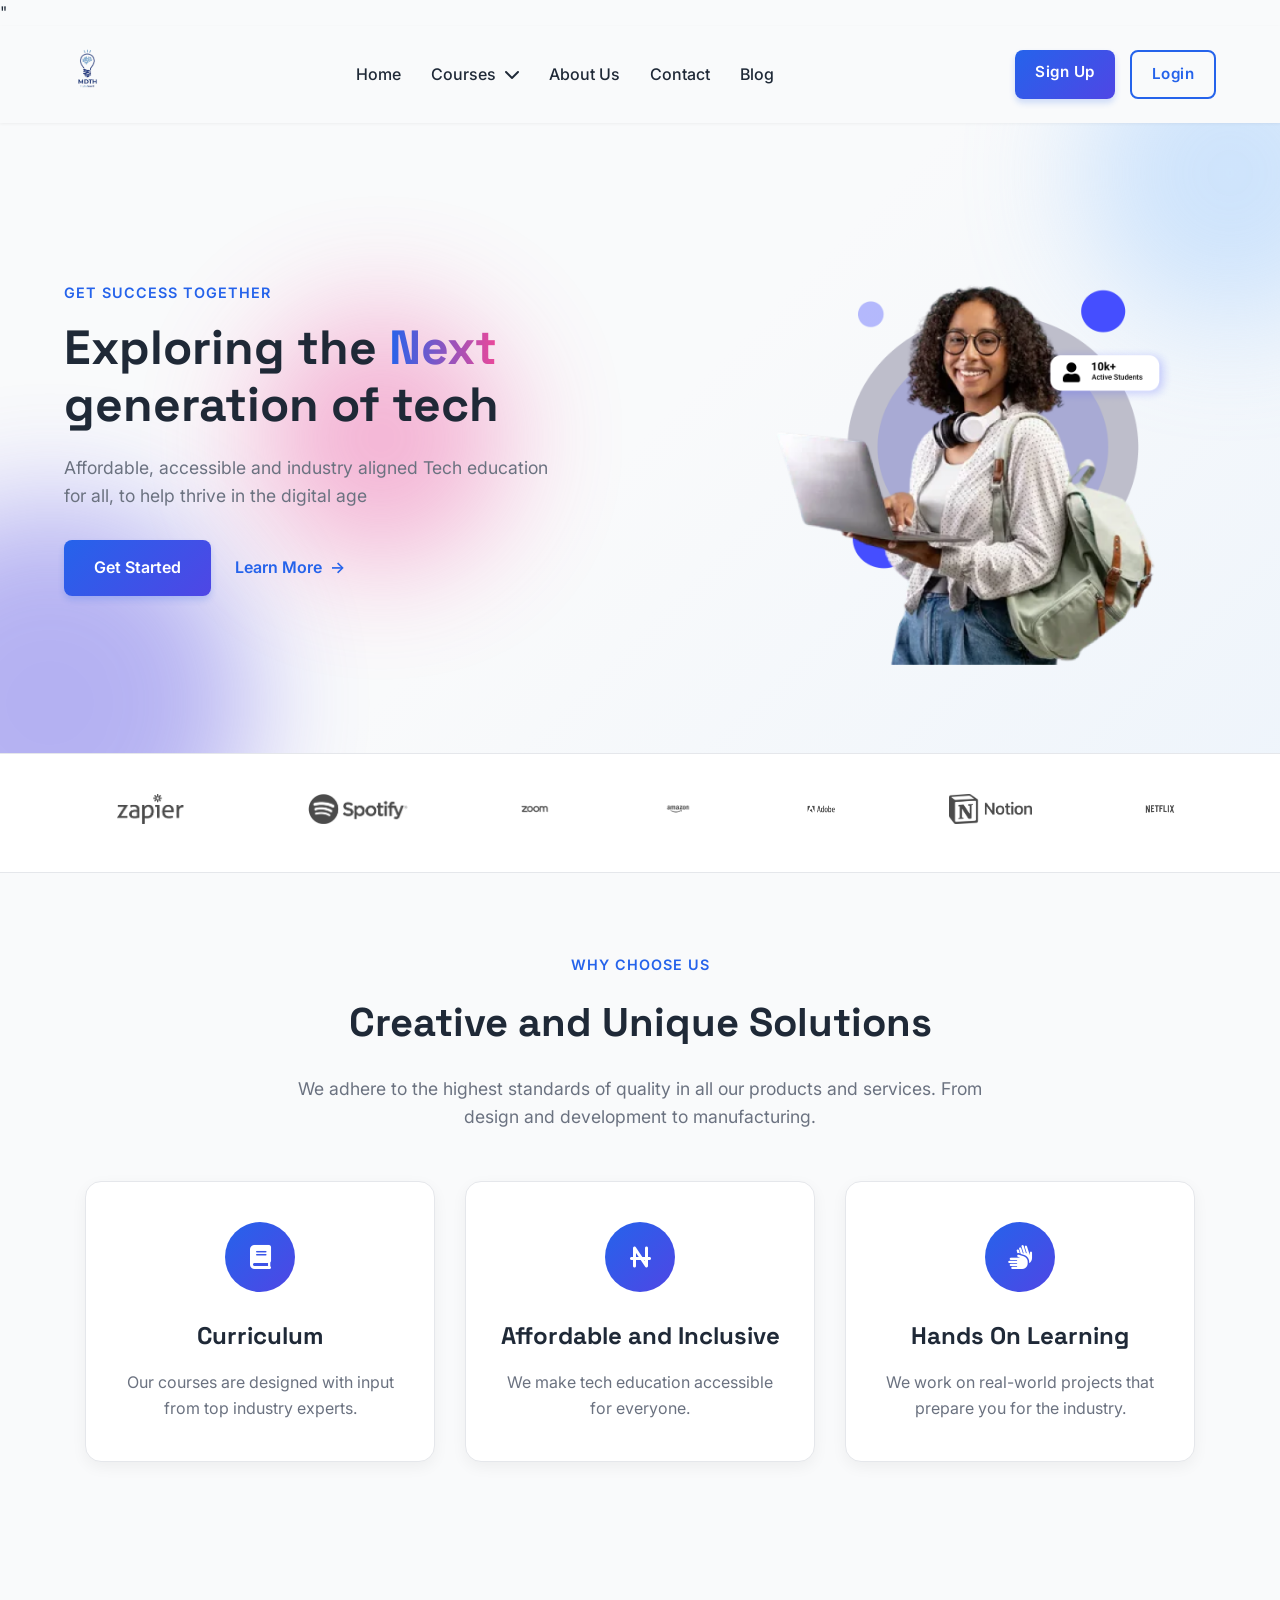
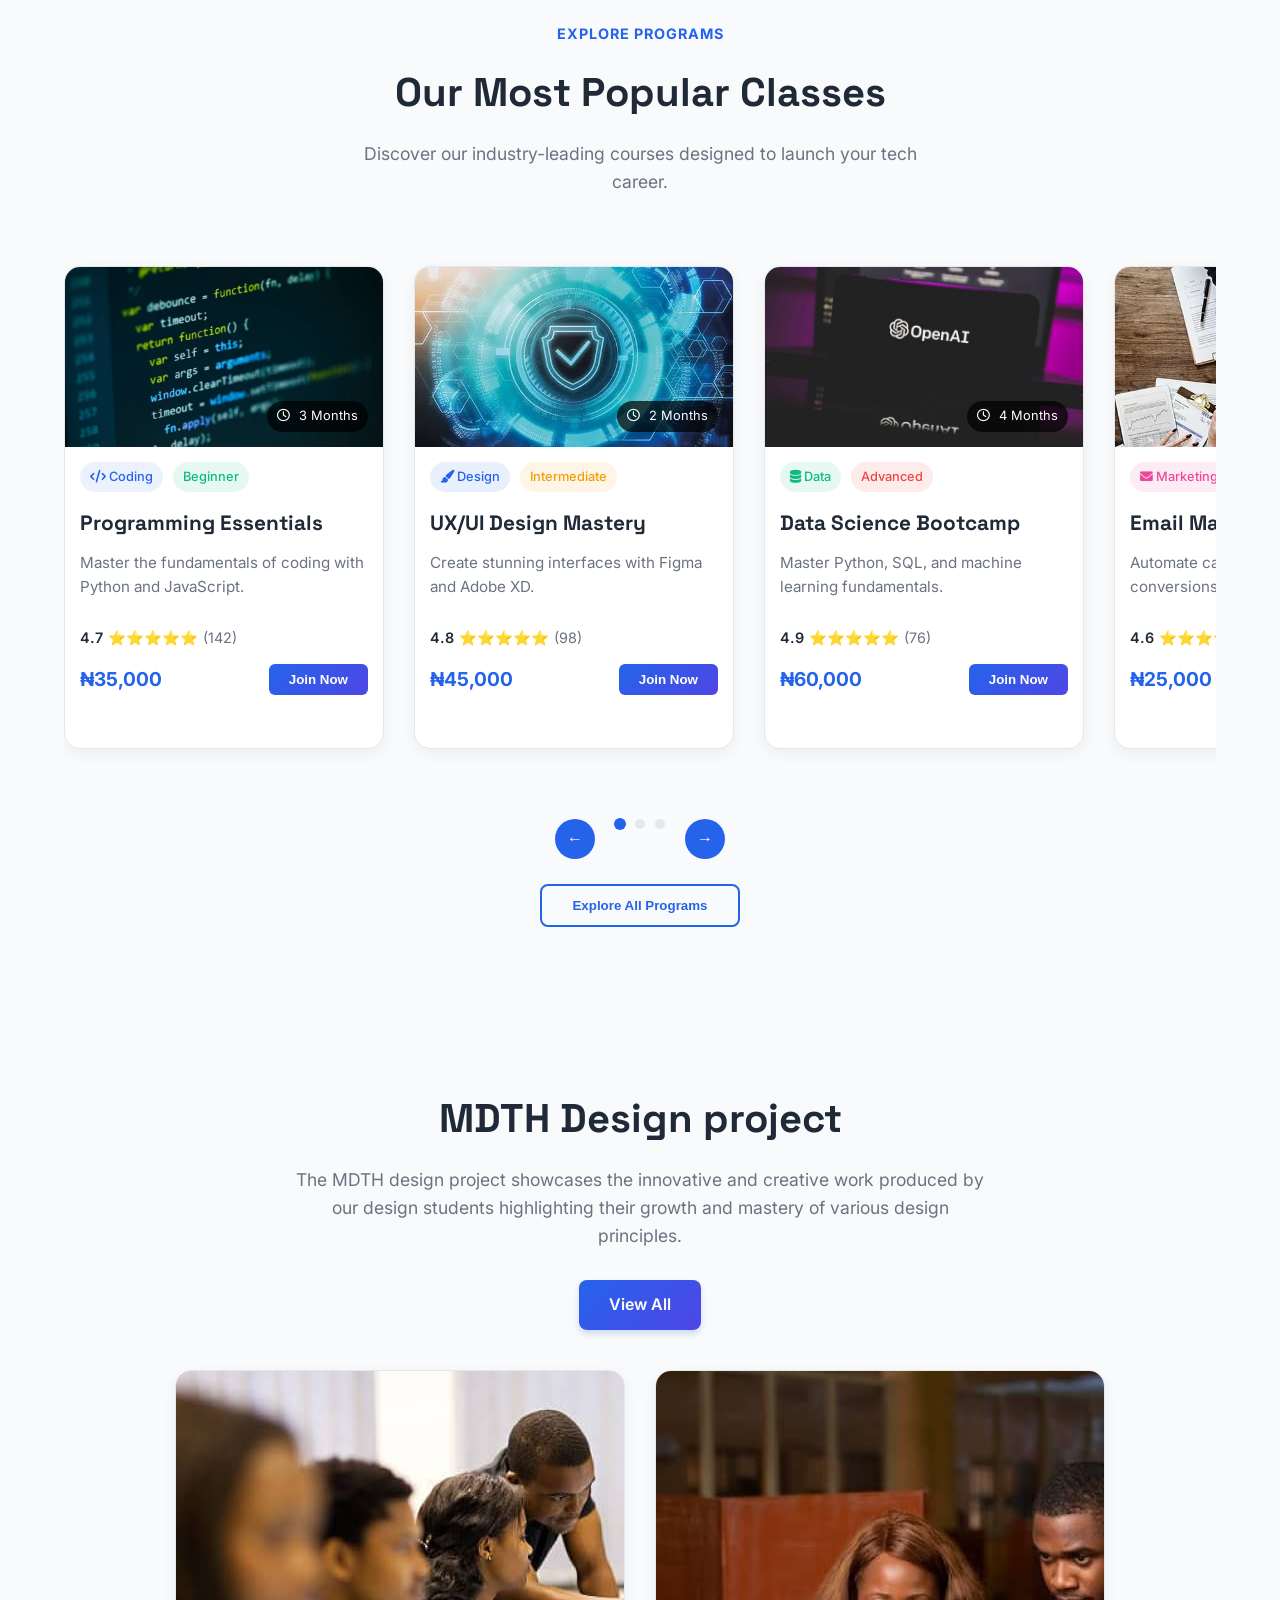
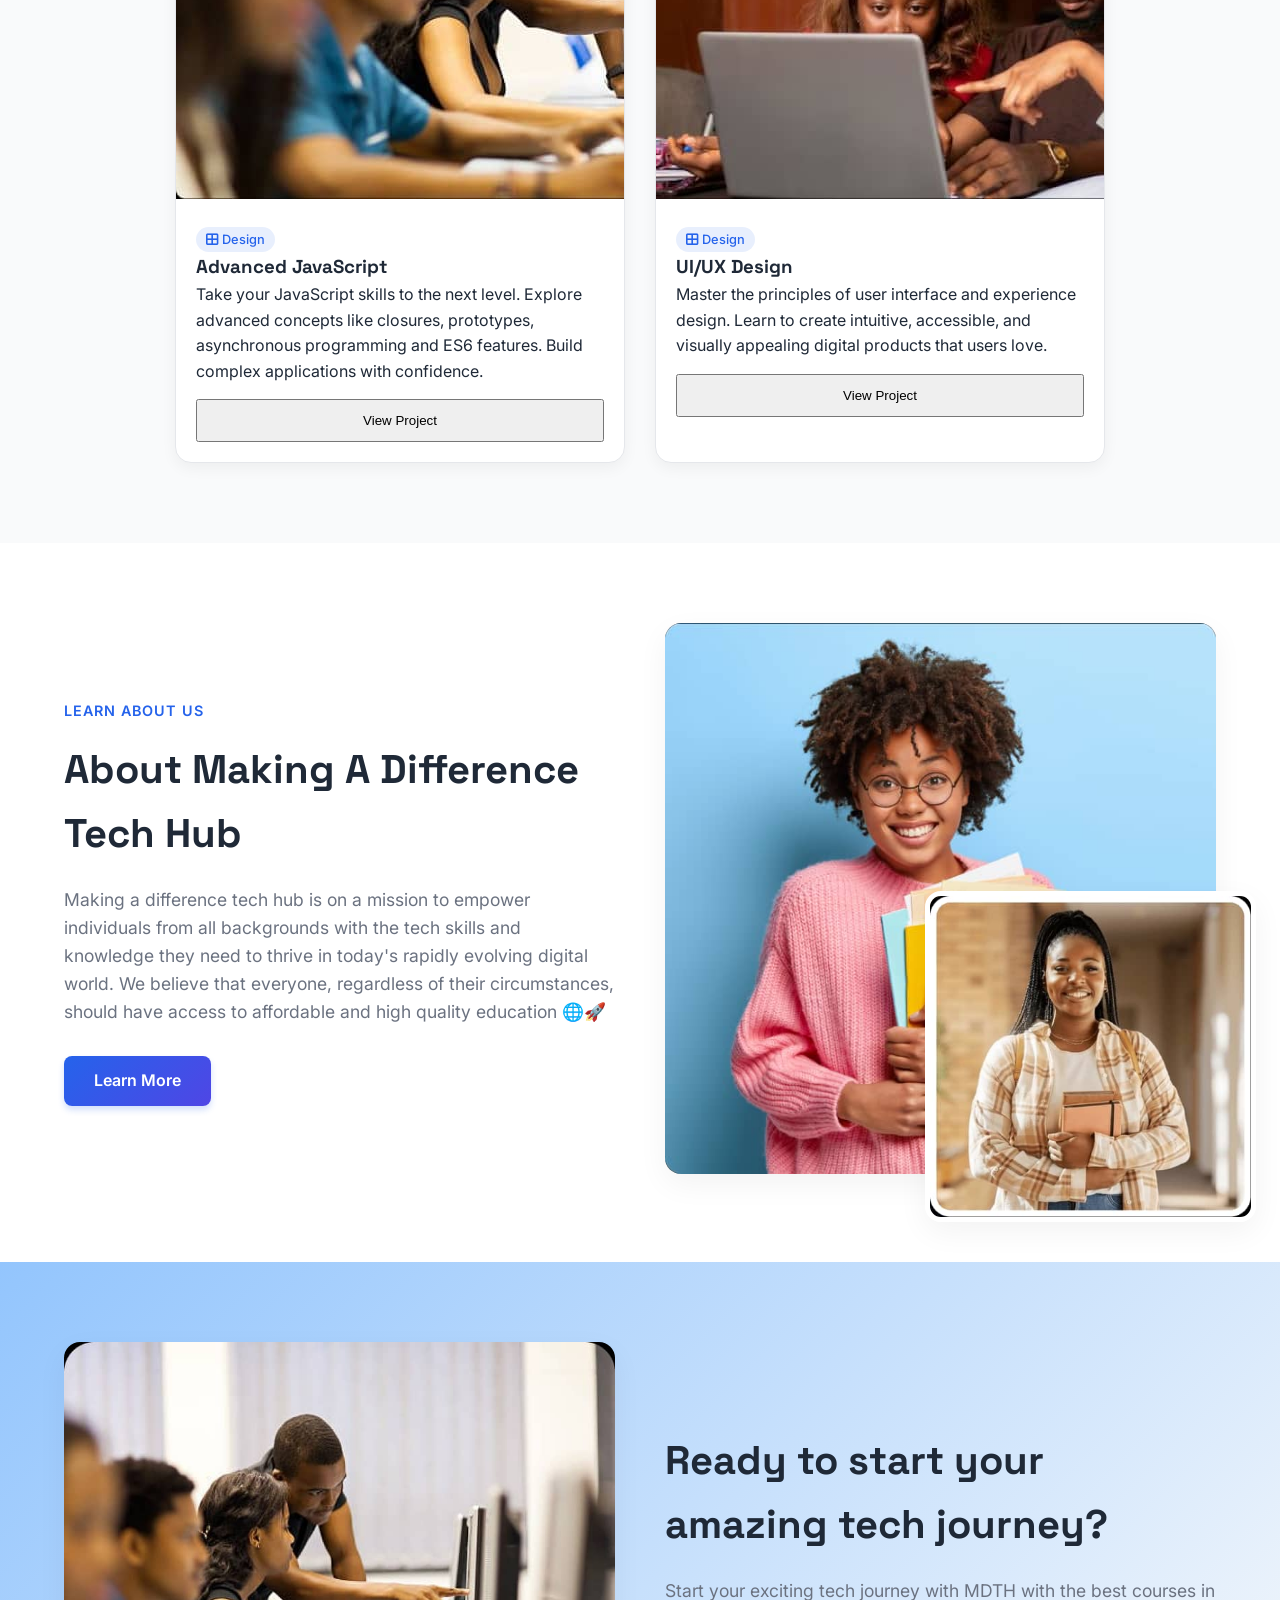
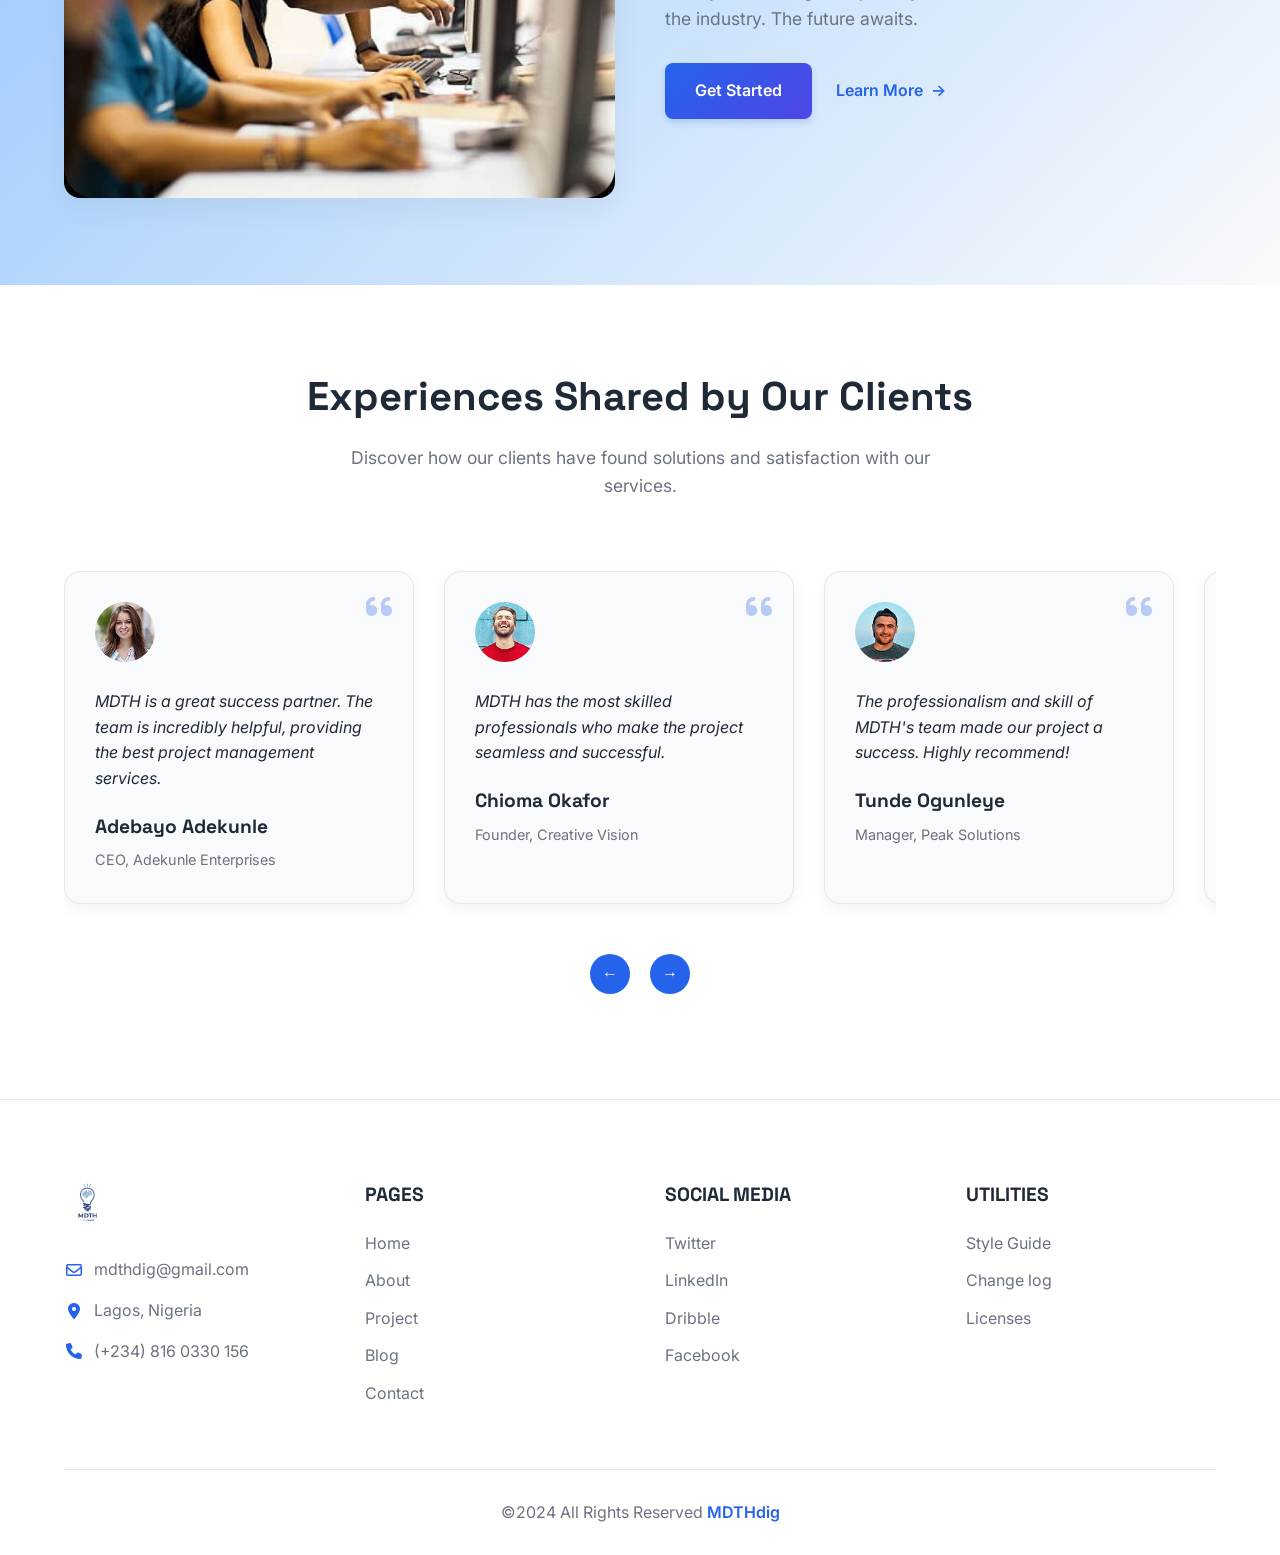
==== commit 2a8322d2: "Login and signup page" ====
--- a/index.html
+++ b/index.html
@@ -212,101 +212,202 @@
     </section>
 
     <!-- Courses Section -->
-    <div class="courses-section">
-        <div class="head-course">
-            <p class="Exp"><b>Explore Programs</b></p>
-            <h2 class="section-title">Our Most Popular Class</h2>
-            <p class="section-description">
-               Let's join our famous classes, the knowledge provided will definitely be useful for you.
-            </p>
-        </div>
-        
-        <div class="slider-container">
-            <div class="courses-slider">
-                <!-- Course Card 1 -->
-                <div class="course-card">
-                    <div class="course-image">
-                        <img src="images/program 1 image.png" alt="Programming Essentials">
-                        <span class="course-duration"><i class="fa-regular fa-clock"></i> 3 Months</span>
-                    </div>
-                    <div class="course-tags">
-                        <span class="tag design-tag">
-                            <i class="fas fa-th-large"></i> Design
-                        </span>                    
-                        <span class="tag beginner-tag">Beginner</span>
-                    </div>
-                    <div class="course-content">
-                        <h3 class="course-title">Programming Essentials</h3>
-                        <p class="course-description">
-                            Learn the basics of coding and programming languages.
-                        </p>
-                        <div class="course-rating"><span>4.5</span>⭐⭐⭐⭐⭐ <span1>(125)</span1></div> 
-                        <div class="course-footer">
-                            <span class="course-price">₦30,000</span>
-                            <button class="join-now-btn">Join Now</button>
-                        </div>
-                    </div>
-                </div>
-
-                <!-- Course Card 2 -->
-                <div class="course-card">
-                    <div class="course-image">
-                        <img src="images/program 2 image.jpg" alt="UX/UI Design Essentials">
-                        <span class="course-duration"><i class="fa-regular fa-clock"></i> 3 Months</span>
-                    </div>
-                    <div class="course-tags">
-                        <span class="tag design-tag">
-                            <i class="fas fa-th-large"></i> Design
-                        </span>                    
-                        <span class="tag beginner-tag">Beginner</span>
-                    </div>
-                    <div class="course-content">
-                        <h3 class="course-title">UX/UI Design Essentials</h3>
-                        <p class="course-description">
-                            Master the principles of user interface and user experience design.
-                        </p>
-                        <div class="course-rating"><span>4.5</span>⭐⭐⭐⭐⭐ <span1>(125)</span1></div> 
-                        <div class="course-footer">
-                            <span class="course-price">₦30,000</span>
-                            <button class="join-now-btn">Join Now</button>
-                        </div>
-                    </div>
-                </div>
-
-                <!-- Course Card 3 -->
-                <div class="course-card">
-                    <div class="course-image">
-                        <img src="images/program 3 image .jpg" alt="Data Analytics Essentials">
-                        <span class="course-duration"><i class="fa-regular fa-clock"></i> 3 Months</span>
-                    </div>
-                    <div class="course-tags">
-                        <span class="tag design-tag">
-                            <i class="fas fa-th-large"></i> Design
-                        </span>                    
-                        <span class="tag beginner-tag">Beginner</span>
-                    </div>
-                    <div class="course-content">
-                        <h3 class="course-title">Data Analytics Essentials</h3>
-                        <p class="course-description">
-                            Learn to process and analyze data for business decisions.
-                        </p>
-                        <div class="course-rating"><span>4.5</span>⭐⭐⭐⭐⭐ <span1>(125)</span1></div> 
-                        <div class="course-footer">
-                            <span class="course-price">₦30,000</span>
-                            <button class="join-now-btn">Join Now</button>
-                        </div>
-                    </div>
-                </div>
-            </div>
-        </div>
-        
-
-        <!-- Slider Indicators -->
-        <div class="slider-indicators">
-            <span class="indicator active"></span>
-            <span class="indicator"></span>
-            <span class="indicator"></span>
-        </div>
+<div class="courses-section">
+    <div class="head-course">
+        <p class="Exp"><b>Explore Programs</b></p>
+        <h2 class="section-title">Our Most Popular Classes</h2>
+        <p class="section-description">
+            Discover our industry-leading courses designed to launch your tech career.
+        </p>
+    </div>
+    
+    <div class="slider-container">
+        <div class="courses-slider">
+            <!-- Course Card 1 -->
+            <div class="course-card">
+                <div class="course-image">
+                    <img src="images/program 1 image.png" alt="Programming Essentials">
+                    <span class="course-duration"><i class="fa-regular fa-clock"></i> 3 Months</span>
+                </div>
+                <div class="course-tags">
+                    <span class="tag coding-tag">
+                        <i class="fas fa-code"></i> Coding
+                    </span>                    
+                    <span class="tag beginner-tag">Beginner</span>
+                </div>
+                <div class="course-content">
+                    <h3 class="course-title">Programming Essentials</h3>
+                    <p class="course-description">
+                        Master the fundamentals of coding with Python and JavaScript.
+                    </p>
+                    <div class="course-rating"><span>4.7</span>⭐⭐⭐⭐⭐ <span1>(142)</span1></div> 
+                    <div class="course-footer">
+                        <span class="course-price">₦35,000</span>
+                        <button class="join-now-btn">Join Now</button>
+                    </div>
+                </div>
+            </div>
+
+            <!-- Course Card 2 -->
+            <div class="course-card">
+                <div class="course-image">
+                    <img src="images/program 2 image.jpg" alt="UX/UI Design Essentials">
+                    <span class="course-duration"><i class="fa-regular fa-clock"></i> 2 Months</span>
+                </div>
+                <div class="course-tags">
+                    <span class="tag design-tag">
+                        <i class="fas fa-paint-brush"></i> Design
+                    </span>                    
+                    <span class="tag intermediate-tag">Intermediate</span>
+                </div>
+                <div class="course-content">
+                    <h3 class="course-title">UX/UI Design Mastery</h3>
+                    <p class="course-description">
+                        Create stunning interfaces with Figma and Adobe XD.
+                    </p>
+                    <div class="course-rating"><span>4.8</span>⭐⭐⭐⭐⭐ <span1>(98)</span1></div> 
+                    <div class="course-footer">
+                        <span class="course-price">₦45,000</span>
+                        <button class="join-now-btn">Join Now</button>
+                    </div>
+                </div>
+            </div>
+
+            <!-- Course Card 3 -->
+            <div class="course-card">
+                <div class="course-image">
+                    <img src="images/program 3 image .jpg" alt="Data Analytics Essentials">
+                    <span class="course-duration"><i class="fa-regular fa-clock"></i> 4 Months</span>
+                </div>
+                <div class="course-tags">
+                    <span class="tag data-tag">
+                        <i class="fas fa-database"></i> Data
+                    </span>                    
+                    <span class="tag advanced-tag">Advanced</span>
+                </div>
+                <div class="course-content">
+                    <h3 class="course-title">Data Science Bootcamp</h3>
+                    <p class="course-description">
+                        Master Python, SQL, and machine learning fundamentals.
+                    </p>
+                    <div class="course-rating"><span>4.9</span>⭐⭐⭐⭐⭐ <span1>(76)</span1></div> 
+                    <div class="course-footer">
+                        <span class="course-price">₦60,000</span>
+                        <button class="join-now-btn">Join Now</button>
+                    </div>
+                </div>
+            </div>
+
+            <!-- Course Card 4 -->
+            <div class="course-card">
+                <div class="course-image">
+                    <img src="images/program image 4.jpg" alt="Email Marketing">
+                    <span class="course-duration"><i class="fa-regular fa-clock"></i> 6 Weeks</span>
+                </div>
+                <div class="course-tags">
+                    <span class="tag marketing-tag">
+                        <i class="fas fa-envelope"></i> Marketing
+                    </span>                    
+                    <span class="tag beginner-tag">Beginner</span>
+                </div>
+                <div class="course-content">
+                    <h3 class="course-title">Email Marketing Pro</h3>
+                    <p class="course-description">
+                        Automate campaigns and boost conversions with Mailchimp.
+                    </p>
+                    <div class="course-rating"><span>4.6</span>⭐⭐⭐⭐⭐ <span1>(88)</span1></div> 
+                    <div class="course-footer">
+                        <span class="course-price">₦25,000</span>
+                        <button class="join-now-btn">Join Now</button>
+                    </div>
+                </div>
+            </div>
+
+            <!-- Course Card 5 -->
+            <div class="course-card">
+                <div class="course-image">
+                    <img src="images/program image 7.jpg" alt="Social Media Marketing">
+                    <span class="course-duration"><i class="fa-regular fa-clock"></i> 8 Weeks</span>
+                </div>
+                <div class="course-tags">
+                    <span class="tag marketing-tag">
+                        <i class="fas fa-hashtag"></i> Marketing
+                    </span>                    
+                    <span class="tag intermediate-tag">Intermediate</span>
+                </div>
+                <div class="course-content">
+                    <h3 class="course-title">Social Media Mastery</h3>
+                    <p class="course-description">
+                        Grow brands with Facebook, Instagram, and TikTok strategies.
+                    </p>
+                    <div class="course-rating"><span>4.5</span>⭐⭐⭐⭐⭐ <span1>(112)</span1></div> 
+                    <div class="course-footer">
+                        <span class="course-price">₦32,000</span>
+                        <button class="join-now-btn">Join Now</button>
+                    </div>
+                </div>
+            </div>
+
+            <!-- Course Card 6 -->
+            <div class="course-card">
+                <div class="course-image">
+                    <img src="images/program image 5.jpg" alt="Cybersecurity">
+                    <span class="course-duration"><i class="fa-regular fa-clock"></i> 3 Months</span>
+                </div>
+                <div class="course-tags">
+                    <span class="tag security-tag">
+                        <i class="fas fa-shield-alt"></i> Security
+                    </span>                    
+                    <span class="tag advanced-tag">Advanced</span>
+                </div>
+                <div class="course-content">
+                    <h3 class="course-title">Cybersecurity Fundamentals</h3>
+                    <p class="course-description">
+                        Protect systems from threats and vulnerabilities.
+                    </p>
+                    <div class="course-rating"><span>4.7</span>⭐⭐⭐⭐⭐ <span1>(64)</span1></div> 
+                    <div class="course-footer">
+                        <span class="course-price">₦55,000</span>
+                        <button class="join-now-btn">Join Now</button>
+                    </div>
+                </div>
+            </div>
+
+            <!-- Course Card 7 -->
+            <div class="course-card">
+                <div class="course-image">
+                    <img src="images/program image 6.jpg" alt="Cloud Computing">
+                    <span class="course-duration"><i class="fa-regular fa-clock"></i> 10 Weeks</span>
+                </div>
+                <div class="course-tags">
+                    <span class="tag cloud-tag">
+                        <i class="fas fa-cloud"></i> Cloud
+                    </span>                    
+                    <span class="tag intermediate-tag">Intermediate</span>
+                </div>
+                <div class="course-content">
+                    <h3 class="course-title">AWS Cloud Practitioner</h3>
+                    <p class="course-description">
+                        Master Amazon Web Services infrastructure and deployment.
+                    </p>
+                    <div class="course-rating"><span>4.8</span>⭐⭐⭐⭐⭐ <span1>(53)</span1></div> 
+                    <div class="course-footer">
+                        <span class="course-price">₦48,000</span>
+                        <button class="join-now-btn">Join Now</button>
+                    </div>
+                </div>
+            </div>
+        </div>
+    </div>
+
+    <!-- Slider Controls -->
+    <div class="slider-controls">
+        <button class="slider-arrow prev-arrow">&larr;</button>
+        <div class="slider-indicators"></div>
+        <button class="slider-arrow next-arrow">&rarr;</button>
+    </div>
+
+
 
         <!-- Explore All Programs Button -->
         <button class="explore-btn">Explore All Programs</button>
@@ -395,28 +496,28 @@
         <div class="testimonial-slider">
             <div class="testimonial-card">
                 <i class="fa-solid fa-quote-left quote-icon"></i>
-                <img src="images/testimonial1.jpg" alt="Adebayo Adekunle" class="testimonial-img">
+                <img src="images/testimonial-1.jpg" alt="Adebayo Adekunle" class="testimonial-img">
                 <p>MDTH is a great success partner. The team is incredibly helpful, providing the best project management services.</p>
                 <h4>Adebayo Adekunle</h4>
                 <span>CEO, Adekunle Enterprises</span>
             </div>
             <div class="testimonial-card">
                 <i class="fa-solid fa-quote-left quote-icon"></i>
-                <img src="images/testimonial2.jpg" alt="Chioma Okafor" class="testimonial-img">
+                <img src="images/testimonial-2.jpg" alt="Chioma Okafor" class="testimonial-img">
                 <p>MDTH has the most skilled professionals who make the project seamless and successful.</p>
                 <h4>Chioma Okafor</h4>
                 <span>Founder, Creative Vision</span>
             </div>
             <div class="testimonial-card">
                 <i class="fa-solid fa-quote-left quote-icon"></i>
-                <img src="images/testimonial3.jpg" alt="Tunde Ogunleye" class="testimonial-img">
+                <img src="images/testimonial-3.jpg" alt="Tunde Ogunleye" class="testimonial-img">
                 <p>The professionalism and skill of MDTH's team made our project a success. Highly recommend!</p>
                 <h4>Tunde Ogunleye</h4>
                 <span>Manager, Peak Solutions</span>
             </div>
             <div class="testimonial-card">
                 <i class="fa-solid fa-quote-left quote-icon"></i>
-                <img src="images/testimonial4.jpg" alt="Aisha Bello" class="testimonial-img">
+                <img src="images/testimonial-4.jpg" alt="Aisha Bello" class="testimonial-img">
                 <p>The team at MDTH went above and beyond to meet our goals. The results were outstanding!</p>
                 <h4>Aisha Bello</h4>
                 <span>Director, Bello Consulting</span>
@@ -471,120 +572,77 @@
         </div>
     </footer>
 
+    <script>"js/script.js" </script>
     <script>
-        // Theme Toggle Functionality
-        const themeToggle = document.getElementById('themeToggle');
-        const themeIcon = document.getElementById('themeIcon');
-        const body = document.body;
-
-        // Check for saved theme preference or use preferred color scheme
-        const savedTheme = localStorage.getItem('theme') || 
-                         (window.matchMedia('(prefers-color-scheme: dark)').matches ? 'dark' : 'light');
-        
-        // Apply the saved theme
-        if (savedTheme === 'dark') {
-            body.setAttribute('data-theme', 'dark');
-            themeIcon.classList.replace('fa-moon', 'fa-sun');
+        // Enhanced slider functionality
+    document.addEventListener('DOMContentLoaded', function() {
+        const slider = document.querySelector('.courses-slider');
+        const prevBtn = document.querySelector('.prev-arrow');
+        const nextBtn = document.querySelector('.next-arrow');
+        const indicatorsContainer = document.querySelector('.slider-indicators');
+        
+        // Create indicators based on number of courses
+        const courseCards = document.querySelectorAll('.course-card');
+        const cardWidth = courseCards[0].offsetWidth + 30; // width + margin
+        const visibleCards = Math.floor(slider.offsetWidth / cardWidth);
+        const totalSlides = Math.ceil(courseCards.length / visibleCards);
+        
+        for (let i = 0; i < totalSlides; i++) {
+            const indicator = document.createElement('span');
+            indicator.classList.add('indicator');
+            if (i === 0) indicator.classList.add('active');
+            indicator.addEventListener('click', () => goToSlide(i));
+            indicatorsContainer.appendChild(indicator);
         }
-
-        // Toggle theme on button click
-        themeToggle.addEventListener('click', () => {
-            if (body.getAttribute('data-theme') === 'dark') {
-                body.setAttribute('data-theme', 'light');
-                themeIcon.classList.replace('fa-sun', 'fa-moon');
-                localStorage.setItem('theme', 'light');
-            } else {
-                body.setAttribute('data-theme', 'dark');
-                themeIcon.classList.replace('fa-moon', 'fa-sun');
-                localStorage.setItem('theme', 'dark');
-            }
-        });
-
-        // Mobile Menu Toggle
-        const hamburger = document.getElementById('hamburger');
-        const sideMenu = document.getElementById('sideMenu');
-        const cancelIcon = document.getElementById('cancelIcon');
-
-        hamburger.addEventListener('click', () => {
-            sideMenu.classList.add('active');
-            document.body.style.overflow = 'hidden';
-        });
-
-        cancelIcon.addEventListener('click', () => {
-            sideMenu.classList.remove('active');
-            document.body.style.overflow = 'auto';
-        });
-
-        // Close menu when clicking on a link
-        const navLinks = document.querySelectorAll('.side-menu .nav-links a');
-        navLinks.forEach(link => {
-            link.addEventListener('click', () => {
-                sideMenu.classList.remove('active');
-                document.body.style.overflow = 'auto';
-            });
-        });
-
-        // Testimonial Slider
-        const testimonialSlider = document.querySelector('.testimonial-slider');
-        const prevBtn = document.getElementById('prev-btn');
-        const nextBtn = document.getElementById('next-btn');
+        
         let currentSlide = 0;
-
+        
         function updateSlider() {
-            testimonialSlider.scrollTo({
-                left: currentSlide * 380,
+            slider.scrollTo({
+                left: currentSlide * slider.offsetWidth,
                 behavior: 'smooth'
             });
+            
+            // Update indicators
+            document.querySelectorAll('.indicator').forEach((ind, index) => {
+                ind.classList.toggle('active', index === currentSlide);
+            });
         }
-
+        
+        function goToSlide(slideIndex) {
+            currentSlide = slideIndex;
+            updateSlider();
+        }
+        
         prevBtn.addEventListener('click', () => {
             currentSlide = Math.max(0, currentSlide - 1);
             updateSlider();
         });
-
+        
         nextBtn.addEventListener('click', () => {
-            const maxSlides = Math.floor(testimonialSlider.scrollWidth / 380) - 1;
-            currentSlide = Math.min(maxSlides, currentSlide + 1);
+            currentSlide = Math.min(totalSlides - 1, currentSlide + 1);
             updateSlider();
         });
-
-        // Course Slider Indicators
-        const indicators = document.querySelectorAll('.indicator');
-        indicators.forEach((indicator, index) => {
-            indicator.addEventListener('click', () => {
-                document.querySelector('.indicator.active').classList.remove('active');
-                indicator.classList.add('active');
-                document.querySelector('.courses-slider').scrollTo({
-                    left: index * 350,
-                    behavior: 'smooth'
+        
+        // Auto-scroll prevention when manually scrolling
+        let isScrolling = false;
+        slider.addEventListener('scroll', () => {
+            if (!isScrolling) {
+                window.requestAnimationFrame(() => {
+                    const slideIndex = Math.round(slider.scrollLeft / slider.offsetWidth);
+                    if (slideIndex !== currentSlide) {
+                        currentSlide = slideIndex;
+                        document.querySelectorAll('.indicator').forEach((ind, index) => {
+                            ind.classList.toggle('active', index === currentSlide);
+                        });
+                    }
+                    isScrolling = false;
                 });
-            });
+            }
+            isScrolling = true;
         });
-
-        // Animate elements on scroll
-        const animateOnScroll = () => {
-            const elements = document.querySelectorAll('.icon-box, .course-card, .testimonial-card');
-            
-            elements.forEach(element => {
-                const elementPosition = element.getBoundingClientRect().top;
-                const screenPosition = window.innerHeight / 1.2;
-                
-                if (elementPosition < screenPosition) {
-                    element.style.opacity = '1';
-                    element.style.transform = 'translateY(0)';
-                }
-            });
-        };
-
-        // Set initial state for animated elements
-        document.querySelectorAll('.icon-box, .course-card, .testimonial-card').forEach(element => {
-            element.style.opacity = '0';
-            element.style.transform = 'translateY(20px)';
-            element.style.transition = 'opacity 0.5s ease, transform 0.5s ease';
-        });
-
-        window.addEventListener('scroll', animateOnScroll);
-        window.addEventListener('load', animateOnScroll);
+    });
     </script>
+
 </body>
 </html>
--- a/css/styles.css
+++ b/css/styles.css
@@ -2739,4 +2739,42 @@
             .illustration-text p {
                 font-size: 0.95rem;
             }
-        }+        }
+         .coding-tag { background-color: rgba(59, 130, 246, 0.1); color: var(--primary-color); }
+    .data-tag { background-color: rgba(16, 185, 129, 0.1); color: var(--success-color); }
+    .marketing-tag { background-color: rgba(236, 72, 153, 0.1); color: var(--accent-color); }
+    .security-tag { background-color: rgba(239, 68, 68, 0.1); color: var(--error-color); }
+    .cloud-tag { background-color: rgba(245, 158, 11, 0.1); color: var(--warning-color); }
+    
+    .intermediate-tag { background-color: rgba(245, 158, 11, 0.1); color: var(--warning-color); }
+    .advanced-tag { background-color: rgba(239, 68, 68, 0.1); color: var(--error-color); }
+    
+    .slider-controls {
+        display: flex;
+        justify-content: center;
+        align-items: center;
+        gap: 20px;
+        margin: 25px 0;
+    }
+    
+    .slider-arrow {
+        width: 40px;
+        height: 40px;
+        border-radius: 50%;
+        background: var(--card-bg);
+        border: 2px solid var(--primary-color);
+        color: var(--primary-color);
+        font-size: 16px;
+        cursor: pointer;
+        transition: all 0.3s ease;
+    }
+    
+    .slider-arrow:hover {
+        background: var(--primary-color);
+        color: white;
+    }
+    
+    .courses-slider {
+        scroll-behavior: smooth;
+        -webkit-overflow-scrolling: touch;
+    }
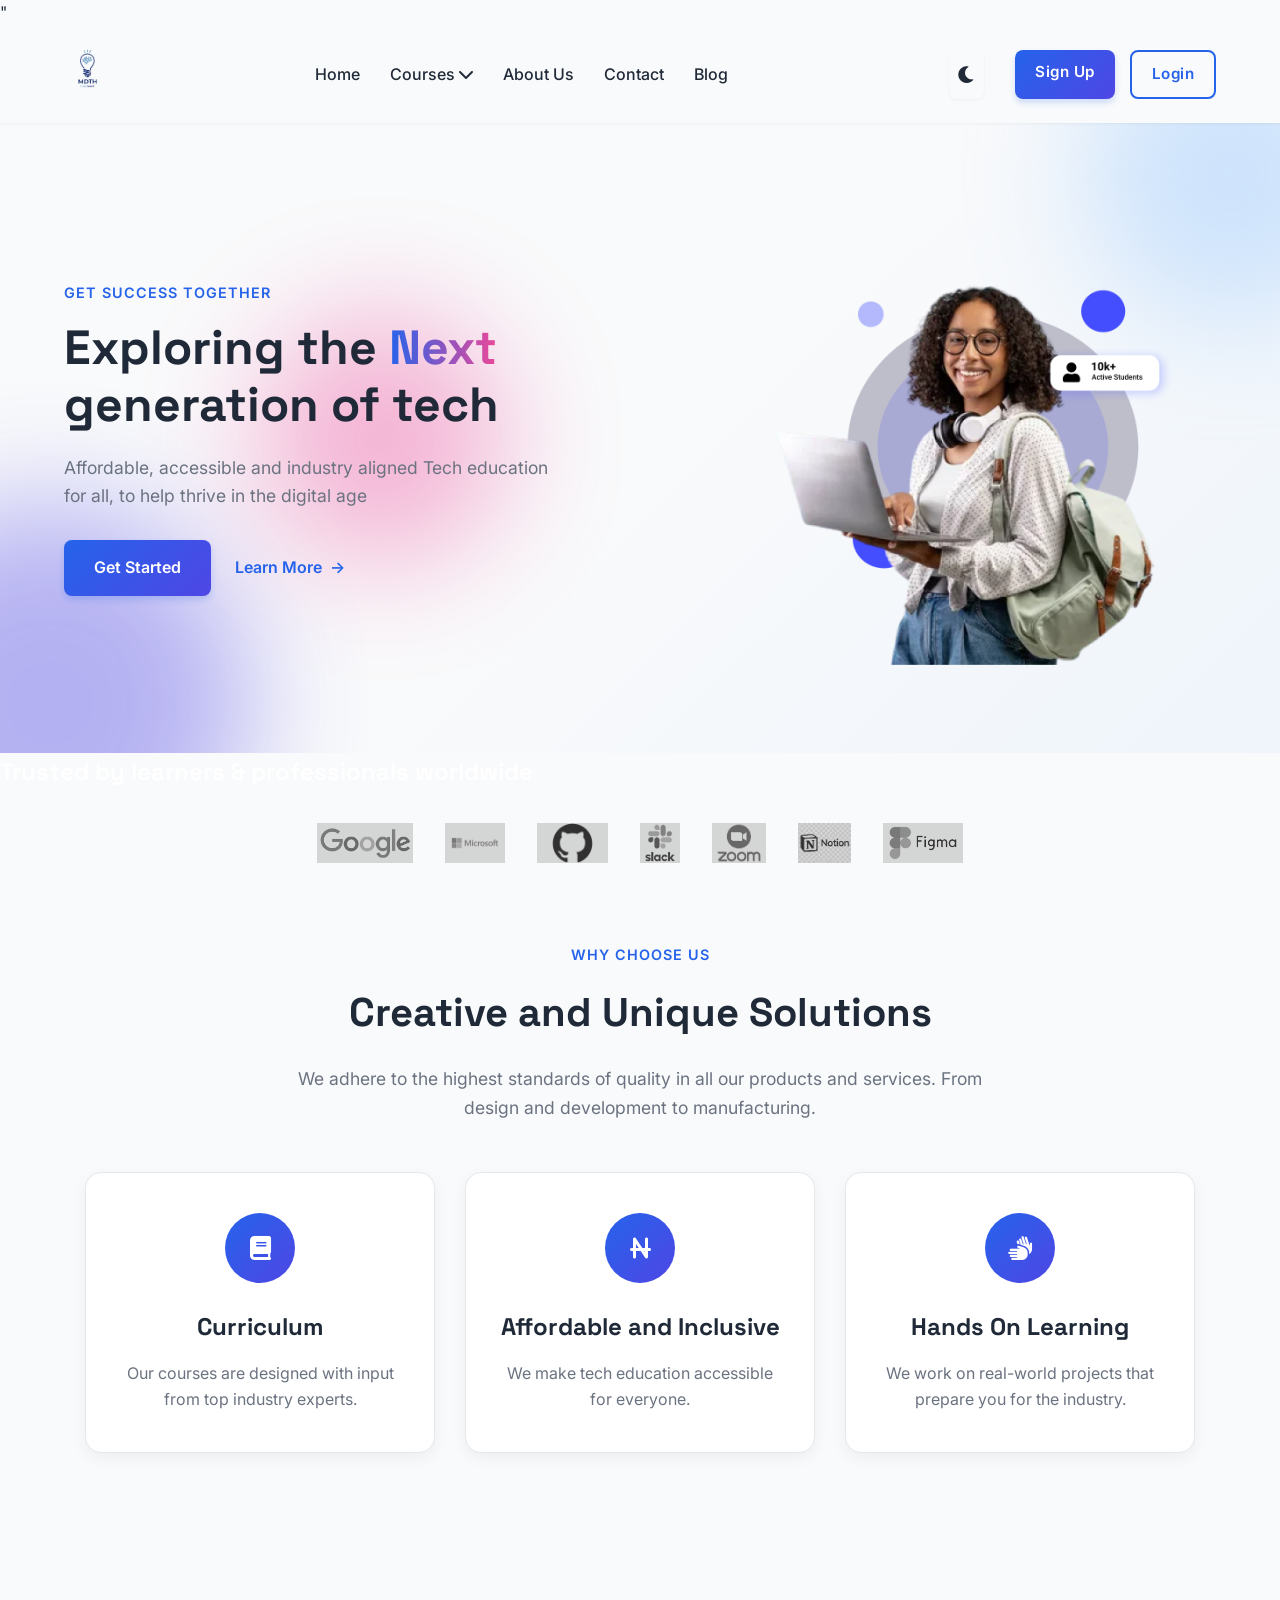
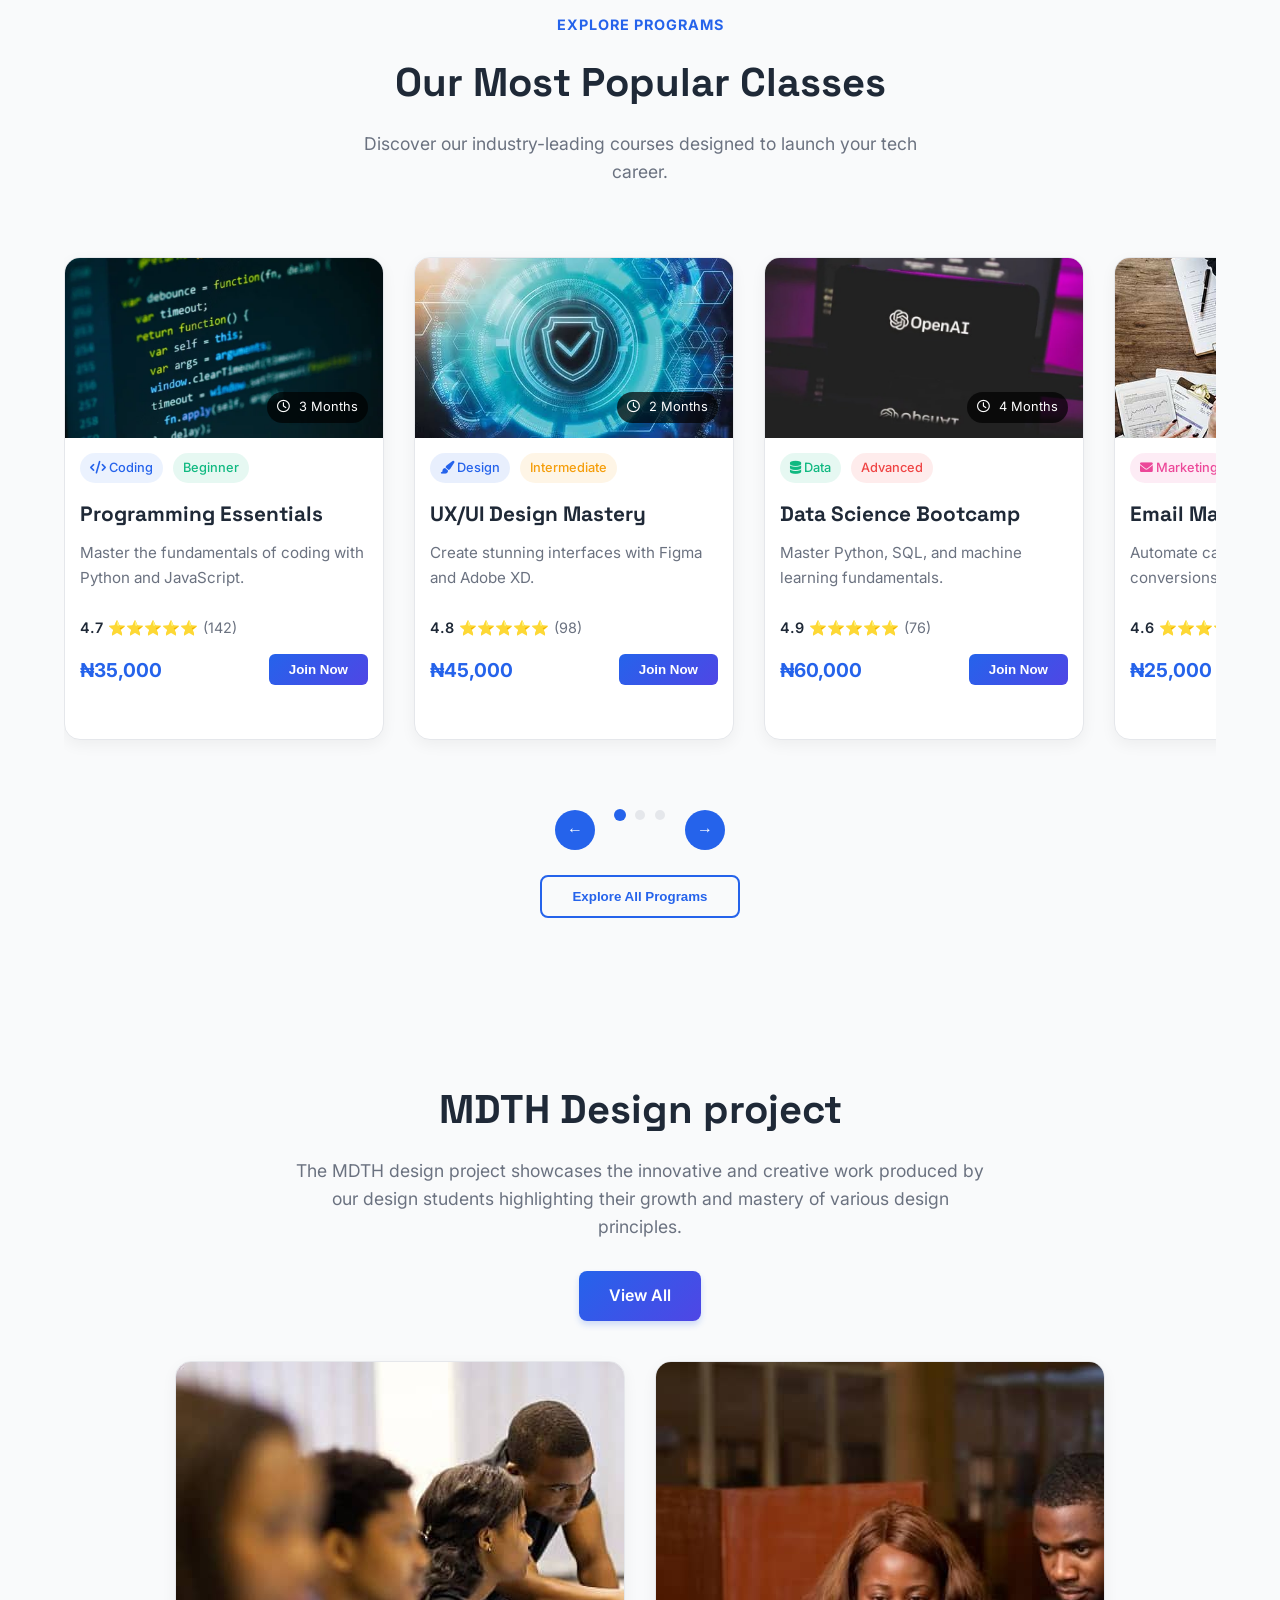
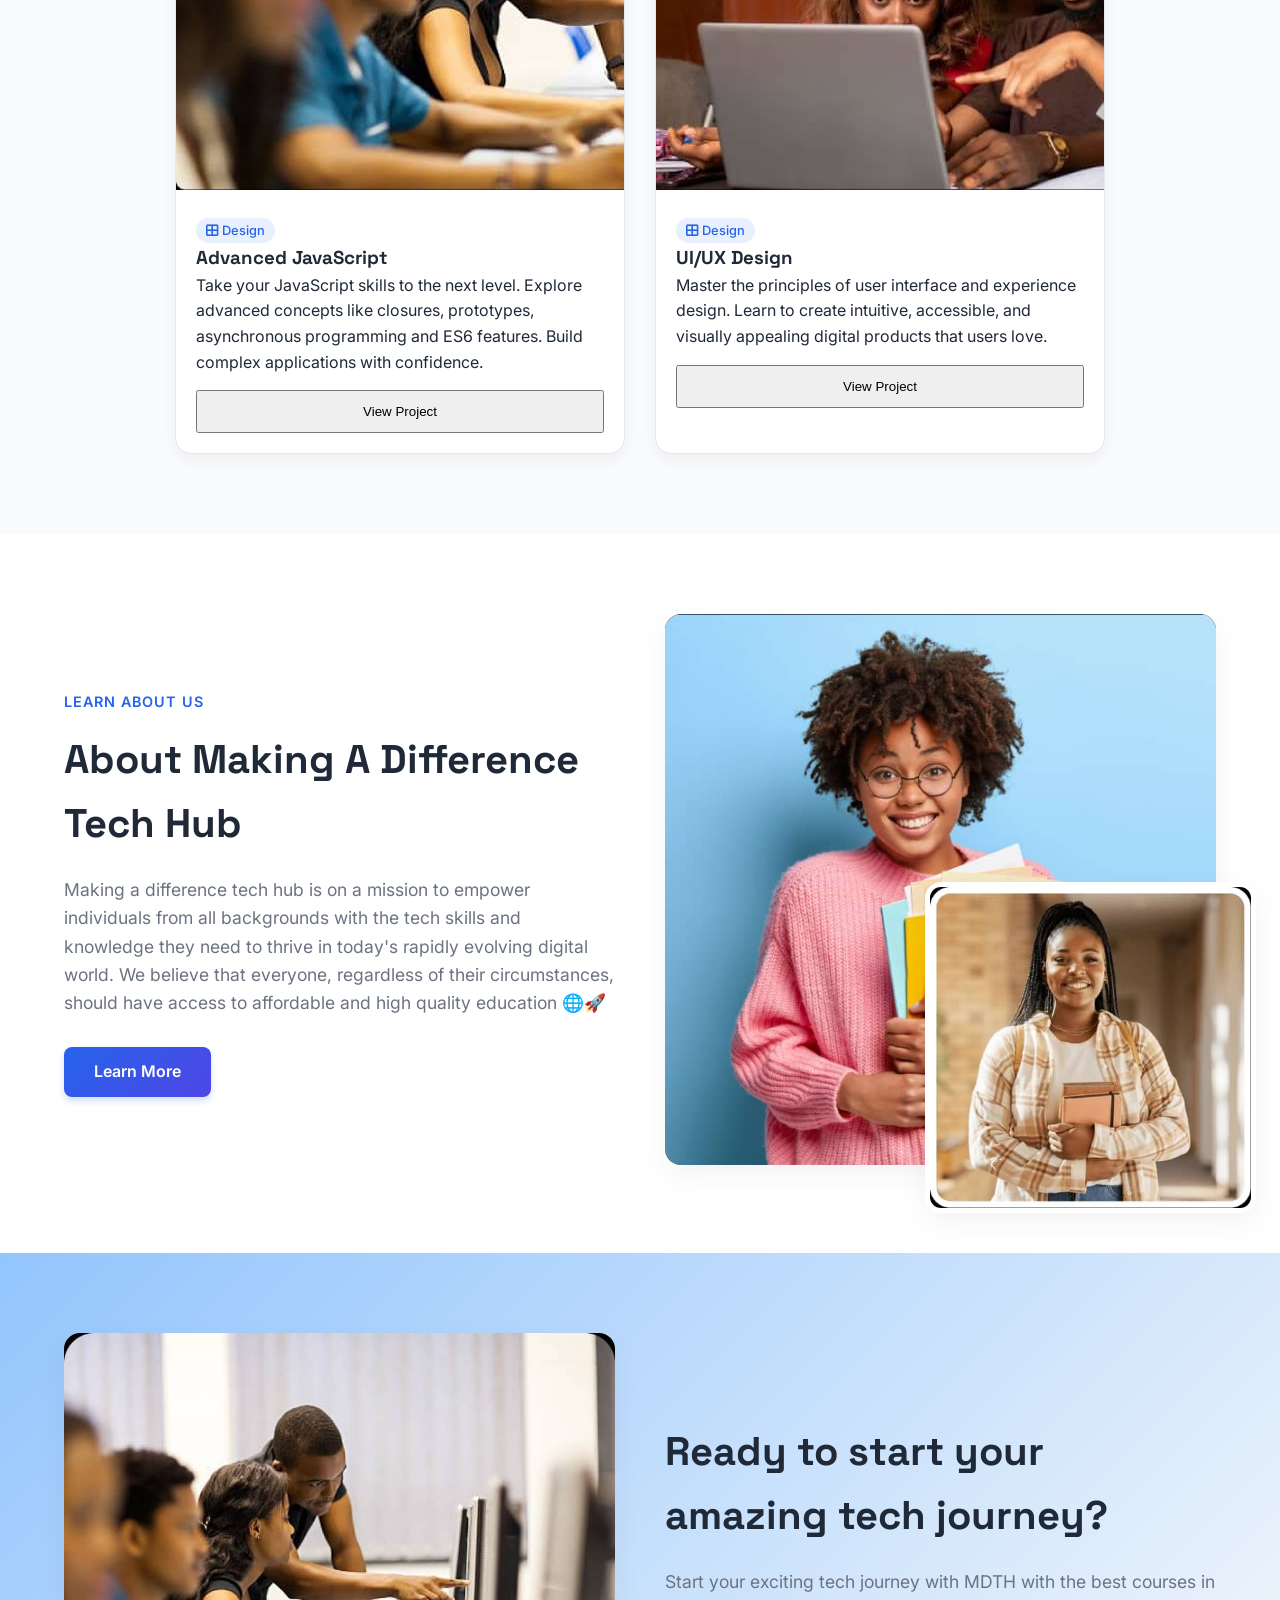
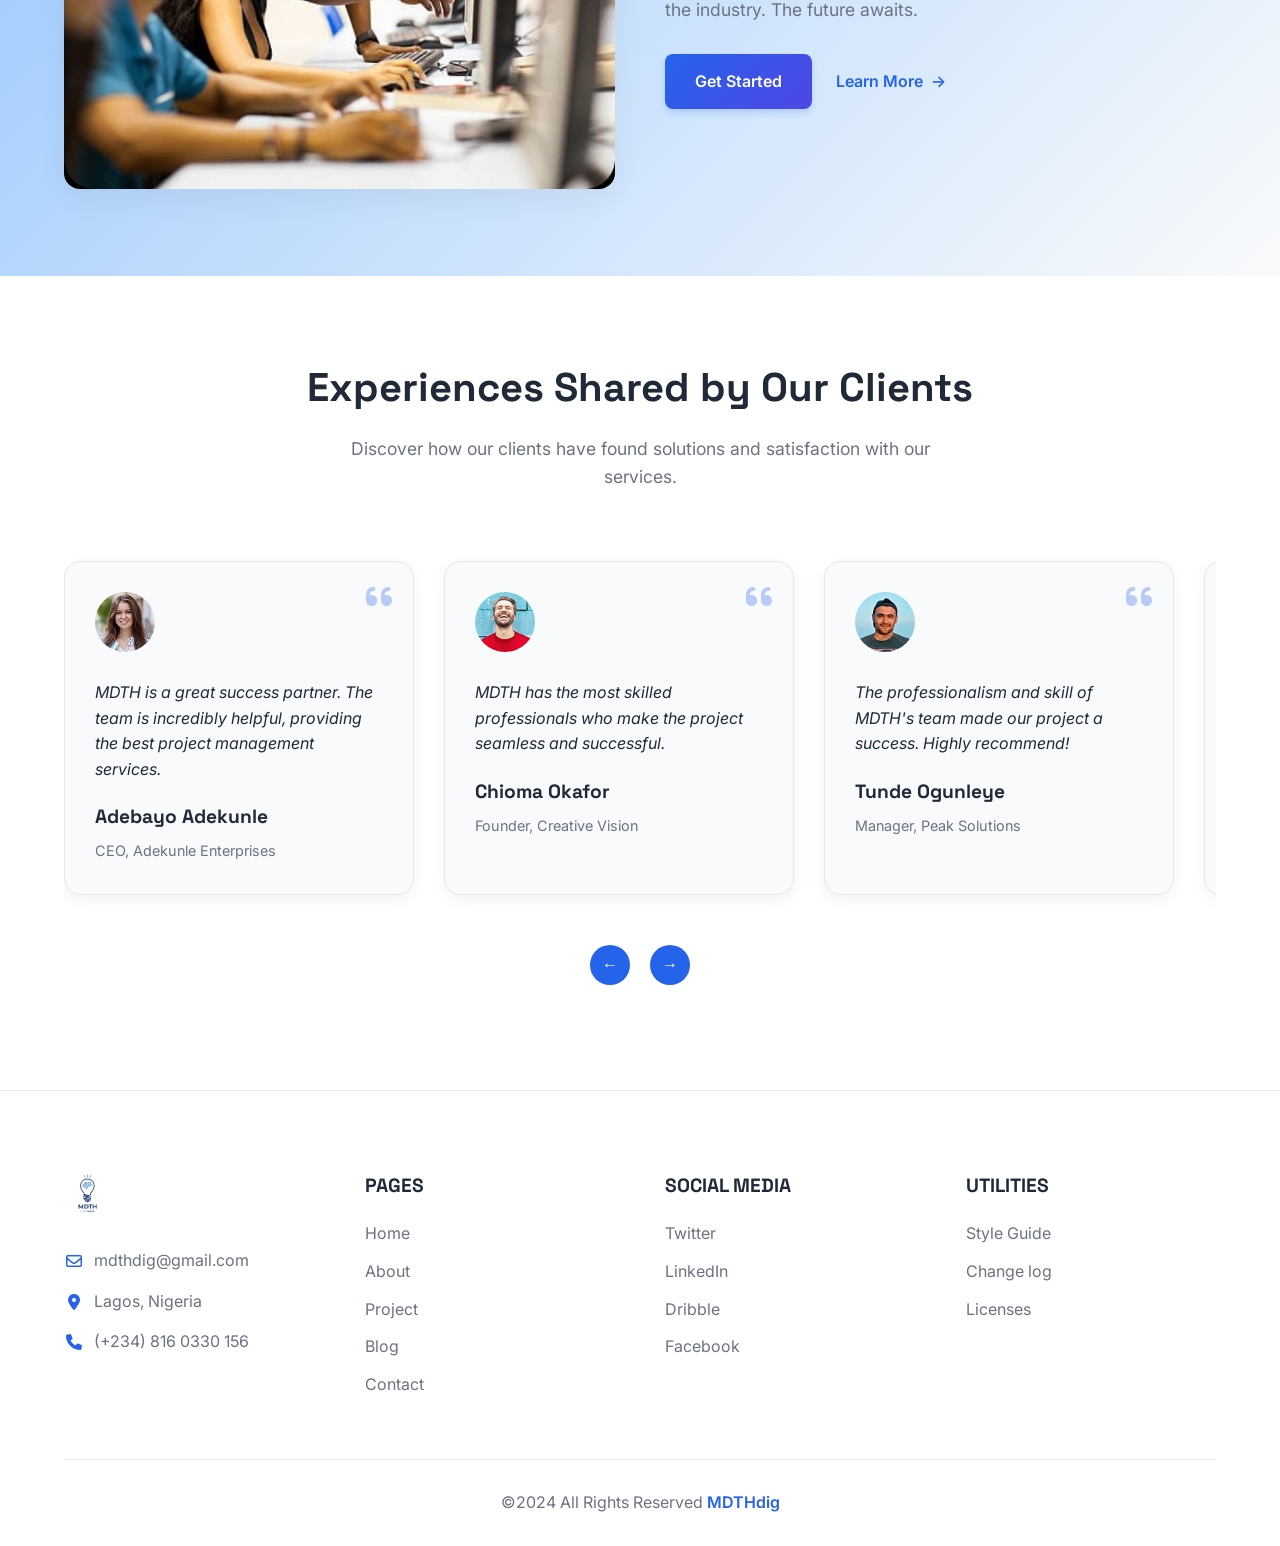
==== commit cf0ee265: "feature pages" ====
--- a/index.html
+++ b/index.html
@@ -54,81 +54,83 @@
    
 </head>
 <body>
-    <!-- Navigation Bar -->
-    <nav class="navbar">
-        <div class="logo">
-            <a href="#">
-                <img src="images/MDTH_LOGO-removebg-preview.png" alt="MDTH Logo">
-            </a>
-        </div>
-        
-        <ul class="nav-links">
-            <li><a href="#home">Home</a></li>
-            <li class="dropdown">
-                <a href="#courses">Courses</a>
-                <span class="caret"><i class="fas fa-chevron-down"></i></span>
-                <ul class="dropdown-menu">
-                    <li><a href="web-development.html">Web Development</a></li>
-                    <li><a href="#data-science">Data Science</a></li>
-                    <li><a href="#ui-ux">UI/UX Design</a></li>
-                    <li><a href="#digital-marketing">Digital Marketing</a></li>
-                </ul>
-            </li>
-            <li><a href="#about">About Us</a></li>
-            <li><a href="#contact">Contact</a></li>
-            <li><a href="#blog">Blog</a></li>
-        </ul>
-        
-        <div class="auth-buttons">
-            <a href="signup.html" class="btn btn-signup">Sign Up</a>
-            <a href="login.html" class="btn btn-login">Login</a>
-        </div>
-        
-        <!-- Hamburger Icon -->
-        <div class="hamburger" id="hamburger">
-            <span class="bar"></span>
-            <span class="bar"></span>
-            <span class="bar"></span>
-        </div>
-    </nav>
-    
-    <!-- Side Menu (hidden by default) -->
-    <div class="side-menu" id="sideMenu">
-        <div class="side-menu-header">
-            <img src="images/MDTH_LOGO-removebg-preview.png" alt="Logo" class="side-menu-logo">
-            <div class="cancel-icon" id="cancelIcon">
-                <span>&times;</span>
-            </div>
-        </div>
-        <hr class="menu-separator">
-        <div class="theme-switcher">
-            <p>Switch Theme</p>
-            <button id="themeToggle" class="theme-icon">
-                <i class="fas fa-moon"></i>
-            </button>
-        </div>
-        <ul class="nav-links">
-            <li><a href="#home">Home</a></li>
-            <li class="dropdown">
-                <a href="#courses">Courses</a>
-                <span class="caret"><i class="fas fa-chevron-down"></i></span>
-                <ul class="dropdown-menu">
-                    <li><a href="web-development.html">Web Development</a></li>
-                    <li><a href="#data-science">Data Science</a></li>
-                    <li><a href="#ui-ux">UI/UX Design</a></li>
-                    <li><a href="#digital-marketing">Digital Marketing</a></li>
-                </ul>
-            </li>
-            <li><a href="#about">About Us</a></li>
-            <li><a href="#contact">Contact</a></li>
-            <li><a href="#blog">Blog</a></li>
-        </ul>
-        <div class="auth-buttons">
-            <a href="signup.html" class="btn btn-signup">Sign Up</a>
-            <a href="login.html" class="btn btn-login">Login</a>
-        </div>
-        <hr class="menu-separator">
-    </div>
+    <body>
+  <nav class="navbar">
+    <div class="logo">
+        <a href="#">
+            <img src="images/MDTH_LOGO-removebg-preview.png" alt="MDTH Logo">
+        </a>
+    </div>
+    
+    <ul class="nav-links" id="mainNav">
+        <li><a href="#home">Home</a></li>
+        <li class="dropdown">
+            <a href="#courses">Courses <i class="fas fa-chevron-down"></i></a>
+            <ul class="dropdown-menu">
+                <li><a href="web-development.html">Web Development</a></li>
+                <li><a href="#data-science">Data Science</a></li>
+                <li><a href="#ui-ux">UI/UX Design</a></li>
+                <li><a href="#digital-marketing">Digital Marketing</a></li>
+            </ul>
+        </li>
+        <li><a href="#about">About Us</a></li>
+        <li><a href="#contact">Contact</a></li>
+        <li><a href="#blog">Blog</a></li>
+    </ul>
+    
+    <div class="auth-buttons">
+        <!-- Dark Mode Toggle for Desktop -->
+        <button id="desktopThemeToggle" class="theme-toggle">
+            <i class="fas fa-moon"></i>
+        </button>
+        <a href="signup.html" class="btn btn-signup">Sign Up</a>
+        <a href="login.html" class="btn btn-login">Login</a>
+    </div>
+    
+    <!-- Hamburger Icon -->
+    <div class="hamburger" id="hamburgerBtn">
+        <span class="bar"></span>
+        <span class="bar"></span>
+        <span class="bar"></span>
+    </div>
+</nav>
+
+<!-- Side Menu (hidden by default) -->
+<div class="side-menu" id="sideMenu">
+    <div class="side-menu-header">
+        <img src="images/MDTH_LOGO-removebg-preview.png" alt="Logo" class="side-menu-logo">
+        <div class="cancel-icon" id="closeMenuBtn">
+            <span>&times;</span>
+        </div>
+    </div>
+    <hr class="menu-separator">
+    <div class="theme-switcher">
+        <p>Switch Theme</p>
+        <button id="themeToggle" class="theme-icon">
+            <i class="fas fa-moon"></i>
+        </button>
+    </div>
+    <ul class="mobile-nav-links">
+        <li><a href="#home">Home</a></li>
+        <li class="mobile-dropdown">
+            <a href="#courses" class="dropdown-toggle">Courses <i class="fas fa-chevron-down"></i></a>
+            <ul class="mobile-dropdown-menu">
+                <li><a href="web-development.html">Web Development</a></li>
+                <li><a href="#data-science">Data Science</a></li>
+                <li><a href="#ui-ux">UI/UX Design</a></li>
+                <li><a href="#digital-marketing">Digital Marketing</a></li>
+            </ul>
+        </li>
+        <li><a href="#about">About Us</a></li>
+        <li><a href="#contact">Contact</a></li>
+        <li><a href="#blog">Blog</a></li>
+    </ul>
+    <div class="mobile-auth-buttons">
+        <a href="signup.html" class="btn btn-signup">Sign Up</a>
+        <a href="login.html" class="btn btn-login">Login</a>
+    </div>
+    <hr class="menu-separator">
+</div>
 
     <!-- Hero Section -->
     <section class="hero">
@@ -150,33 +152,21 @@
             <img src="images/hero-image.png" alt="People learning tech skills">
         </div>
     </section>
-
-    <!-- Brands Section -->
-    <div class="brands-section">
-        <div class="brands">
-            <div class="brand">
-                <img src="images/Zapier logo image.png" alt="Zapier">
-            </div>
-            <div class="brand">
-                <img src="images/Spotify logo image.png" alt="Spotify">
-            </div>
-            <div class="brand">
-                <img src="images/Zoom logo image.png" alt="Zoom">
-            </div>
-            <div class="brand">
-                <img src="images/Amazon logo image.png" alt="Amazon">
-            </div>
-            <div class="brand">
-                <img src="images/Adobe logo image.png" alt="Adobe">
-            </div>
-            <div class="brand">
-                <img src="images/Notion logo image.png" alt="Notion">
-            </div>
-            <div class="brand">
-                <img src="images/Netflix logo image.png" alt="Netflix">
-            </div>
-        </div>
-    </div>
+<!-- Trusted By Section -->
+<section class="trusted-by">
+  <h2 class="trusted-title">Trusted by learners & professionals worldwide</h2>
+  <div class="brand-logos">
+    <img src="images/google logo.png" alt="Google" />
+    <img src="images/microsoft-logo.png" alt="Microsoft" />
+    <img src="images/github.png" alt="GitHub" />
+    <img src="images/slack.png" alt="Slack" />
+    <img src="images/zoom.png" alt="Zoom" />
+    <img src="images/notion.png" alt="Notion" />
+    <img src="images/figma.png" alt="Figma" />
+  </div>
+</section>
+
+
 
     <!-- Features Section -->
     <section class="creative-solutions">
@@ -543,7 +533,7 @@
                 <h4>PAGES</h4>
                 <ul>
                     <li><a href="#">Home</a></li>
-                    <li><a href="#">About</a></li>
+                    <li><a href="/about.html">About</a></li>
                     <li><a href="#">Project</a></li>
                     <li><a href="#">Blog</a></li>
                     <li><a href="#">Contact</a></li>
@@ -574,6 +564,73 @@
 
     <script>"js/script.js" </script>
     <script>
+            document.addEventListener('DOMContentLoaded', function() {
+        // Mobile Menu Toggle
+        const hamburgerBtn = document.getElementById('hamburgerBtn');
+        const closeMenuBtn = document.getElementById('closeMenuBtn');
+        const sideMenu = document.getElementById('sideMenu');
+        
+        hamburgerBtn.addEventListener('click', function() {
+            sideMenu.classList.add('active');
+            document.body.style.overflow = 'hidden';
+            hamburgerBtn.classList.add('active');
+        });
+        
+        closeMenuBtn.addEventListener('click', function() {
+            sideMenu.classList.remove('active');
+            document.body.style.overflow = 'auto';
+            hamburgerBtn.classList.remove('active');
+        });
+        
+        // Mobile Dropdown Toggle
+        const dropdownToggles = document.querySelectorAll('.dropdown-toggle');
+        dropdownToggles.forEach(toggle => {
+            toggle.addEventListener('click', function(e) {
+                e.preventDefault();
+                const dropdownMenu = this.nextElementSibling;
+                dropdownMenu.classList.toggle('active');
+                this.classList.toggle('active');
+            });
+        });
+        
+        // Close menu when clicking on a link
+        const mobileLinks = document.querySelectorAll('.mobile-nav-links a:not(.dropdown-toggle)');
+        mobileLinks.forEach(link => {
+            link.addEventListener('click', function() {
+                sideMenu.classList.remove('active');
+                document.body.style.overflow = 'auto';
+                hamburgerBtn.classList.remove('active');
+            });
+        });
+        
+        // Desktop Dropdown
+        const desktopDropdowns = document.querySelectorAll('.dropdown');
+        desktopDropdowns.forEach(dropdown => {
+            dropdown.addEventListener('mouseenter', function() {
+                if (window.innerWidth > 992) {
+                    this.querySelector('.dropdown-menu').style.opacity = '1';
+                    this.querySelector('.dropdown-menu').style.visibility = 'visible';
+                }
+            });
+            
+            dropdown.addEventListener('mouseleave', function() {
+                if (window.innerWidth > 992) {
+                    this.querySelector('.dropdown-menu').style.opacity = '0';
+                    this.querySelector('.dropdown-menu').style.visibility = 'hidden';
+                }
+            });
+        });
+        
+        // Close menu when window is resized
+        window.addEventListener('resize', function() {
+            if (window.innerWidth > 992) {
+                sideMenu.classList.remove('active');
+                document.body.style.overflow = 'auto';
+                hamburgerBtn.classList.remove('active');
+            }
+        });
+    });
+    
         // Enhanced slider functionality
     document.addEventListener('DOMContentLoaded', function() {
         const slider = document.querySelector('.courses-slider');
@@ -642,6 +699,38 @@
             isScrolling = true;
         });
     });
+    // Dark Mode Toggle Functionality
+const desktopThemeToggle = document.getElementById('desktopThemeToggle');
+const mobileThemeToggle = document.getElementById('themeToggle');
+
+function toggleDarkMode() {
+    document.body.classList.toggle('dark-mode');
+    const isDarkMode = document.body.classList.contains('dark-mode');
+    localStorage.setItem('darkMode', isDarkMode);
+    
+    // Update icon
+    const icons = document.querySelectorAll('.theme-toggle, .theme-icon');
+    icons.forEach(icon => {
+        if (isDarkMode) {
+            icon.innerHTML = '<i class="fas fa-sun"></i>';
+        } else {
+            icon.innerHTML = '<i class="fas fa-moon"></i>';
+        }
+    });
+}
+
+// Check for saved user preference
+if (localStorage.getItem('darkMode') === 'true') {
+    document.body.classList.add('dark-mode');
+    // Set initial icon to sun if dark mode is enabled
+    document.querySelectorAll('.theme-toggle, .theme-icon').forEach(icon => {
+        icon.innerHTML = '<i class="fas fa-sun"></i>';
+    });
+}
+
+// Event listeners
+desktopThemeToggle.addEventListener('click', toggleDarkMode);
+mobileThemeToggle.addEventListener('click', toggleDarkMode);
     </script>
 
 </body>
--- a/css/styles.css
+++ b/css/styles.css
@@ -54,232 +54,220 @@
             text-decoration: none;
             color: inherit;
         }
-
-        /* Navigation */
-        .navbar {
-            display: flex;
-            justify-content: space-between;
-            align-items: center;
-            padding: 20px 5%;
-            background-color: var(--bg-color);
-            box-shadow: 0 1px 3px var(--shadow-color);
-            position: sticky;
-            top: 0;
-            z-index: 1000;
-        }
-
-        .logo img {
-            height: 50px;
-            width: auto;
-            transition: transform 0.3s ease;
-        }
-
-        .logo:hover img {
-            transform: scale(1.05);
-        }
-
-        .nav-links {
-            display: flex;
-            gap: 30px;
-            align-items: center;
-            list-style: none;
-        }
-
-        .nav-links a {
-            color: var(--text-color);
-            font-weight: 500;
-            text-decoration: none;
-            position: relative;
-            padding: 8px 0;
-        }
-
-        .nav-links a:hover {
-            color: var(--primary-color);
-        }
-
-        .nav-links a::after {
-            content: '';
-            position: absolute;
-            width: 0;
-            height: 3px;
-            bottom: 0;
-            left: 0;
-            background: linear-gradient(90deg, var(--primary-color), var(--secondary-color));
-            transition: width 0.3s ease;
-            border-radius: 3px;
-        }
-
-        .nav-links a:hover::after {
-            width: 100%;
-        }
-
-        /* Dropdown Menu */
-        .dropdown {
-            position: relative;
-        }
-
-        .dropdown-menu {
-            position: absolute;
-            top: 100%;
-            left: 0;
-            background-color: var(--card-bg);
-            border-radius: 8px;
-            box-shadow: 0 4px 12px var(--shadow-color);
-            padding: 15px;
-            min-width: 200px;
+    /* Navigation Styles */
+    .navbar {
+        display: flex;
+        justify-content: space-between;
+        align-items: center;
+        padding: 20px 5%;
+        background-color: var(--bg-color);
+        box-shadow: 0 1px 3px var(--shadow-color);
+        position: sticky;
+        top: 0;
+        z-index: 1000;
+    }
+
+    .nav-links {
+        display: flex;
+        gap: 30px;
+        align-items: center;
+        list-style: none;
+    }
+
+    .nav-links a {
+        color: var(--text-color);
+        font-weight: 500;
+        text-decoration: none;
+        position: relative;
+        padding: 8px 0;
+    }
+
+    .nav-links a:hover {
+        color: var(--primary-color);
+    }
+
+    .nav-links a::after {
+        content: '';
+        position: absolute;
+        width: 0;
+        height: 3px;
+        bottom: 0;
+        left: 0;
+        background: linear-gradient(90deg, var(--primary-color), var(--secondary-color));
+        transition: width 0.3s ease;
+        border-radius: 3px;
+    }
+
+    .nav-links a:hover::after {
+        width: 100%;
+    }
+
+    /* Dropdown Menu */
+    .dropdown {
+        position: relative;
+    }
+
+    .dropdown-menu {
+        position: absolute;
+        top: 100%;
+        left: 0;
+        background-color: var(--card-bg);
+        border-radius: 8px;
+        box-shadow: 0 4px 12px var(--shadow-color);
+        padding: 15px;
+        min-width: 200px;
+        opacity: 0;
+        visibility: hidden;
+        transition: all 0.3s ease;
+        z-index: 100;
+        border: 1px solid var(--border-color);
+    }
+
+    .dropdown:hover .dropdown-menu {
+        opacity: 1;
+        visibility: visible;
+    }
+
+    .dropdown-menu li {
+        margin-bottom: 10px;
+    }
+
+    .dropdown-menu li:last-child {
+        margin-bottom: 0;
+    }
+
+    .dropdown-menu a {
+        display: block;
+        padding: 8px 12px;
+        border-radius: 4px;
+        transition: all 0.2s ease;
+    }
+
+    .dropdown-menu a:hover {
+        background-color: var(--primary-light);
+        color: white;
+    }
+
+    /* Hamburger Menu */
+    .hamburger {
+        display: none;
+        cursor: pointer;
+        padding: 10px;
+        z-index: 1001;
+    }
+
+    .bar {
+        display: block;
+        width: 25px;
+        height: 3px;
+        margin: 5px auto;
+        background-color: var(--text-color);
+        transition: all 0.3s ease;
+    }
+
+    /* Side Menu */
+    .side-menu {
+        position: fixed;
+        top: 0;
+        right: -100%;
+        width: 320px;
+        height: 100vh;
+        background-color: var(--card-bg);
+        box-shadow: -5px 0 15px rgba(0, 0, 0, 0.1);
+        transition: right 0.3s ease;
+        z-index: 1000;
+        overflow-y: auto;
+        padding: 20px;
+    }
+
+    .side-menu.active {
+        right: 0;
+    }
+
+    .side-menu-header {
+        display: flex;
+        justify-content: space-between;
+        align-items: center;
+        margin-bottom: 20px;
+    }
+
+    .side-menu-logo {
+        height: 40px;
+    }
+
+    .cancel-icon {
+        font-size: 24px;
+        cursor: pointer;
+        color: var(--text-color);
+    }
+
+    .menu-separator {
+        border: none;
+        height: 1px;
+        background-color: var(--border-color);
+        margin: 15px 0;
+    }
+
+    .mobile-nav-links {
+        list-style: none;
+        padding: 0;
+    }
+
+    .mobile-nav-links li {
+        margin-bottom: 15px;
+    }
+
+    .mobile-nav-links a {
+        color: var(--text-color);
+        text-decoration: none;
+        font-size: 1.1rem;
+    }
+
+    .mobile-dropdown-menu {
+        list-style: none;
+        padding-left: 20px;
+        max-height: 0;
+        overflow: hidden;
+        transition: max-height 0.3s ease;
+    }
+
+    .mobile-dropdown-menu.active {
+        max-height: 500px;
+    }
+
+    .mobile-dropdown-toggle.active i {
+        transform: rotate(180deg);
+    }
+
+    .mobile-auth-buttons {
+        display: flex;
+        flex-direction: column;
+        gap: 15px;
+        margin-top: 20px;
+    }
+
+    /* Responsive Styles */
+    @media (max-width: 992px) {
+        .nav-links, .auth-buttons {
+            display: none;
+        }
+        
+        .hamburger {
+            display: block;
+        }
+        
+        .hamburger.active .bar:nth-child(1) {
+            transform: translateY(8px) rotate(45deg);
+        }
+        
+        .hamburger.active .bar:nth-child(2) {
             opacity: 0;
-            visibility: hidden;
-            transition: all 0.3s ease;
-            z-index: 100;
-            border: 1px solid var(--border-color);
-        }
-
-        .dropdown:hover .dropdown-menu {
-            opacity: 1;
-            visibility: visible;
-        }
-
-        .dropdown-menu li {
-            margin-bottom: 10px;
-        }
-
-        .dropdown-menu li:last-child {
-            margin-bottom: 0;
-        }
-
-        .dropdown-menu a {
-            display: block;
-            padding: 8px 12px;
-            border-radius: 4px;
-            transition: all 0.2s ease;
-        }
-
-        .dropdown-menu a:hover {
-            background-color: var(--primary-light);
-            color: white;
-        }
-
-        .caret {
-            display: inline-block;
-            margin-left: 5px;
-            transition: transform 0.3s ease;
-        }
-
-        .dropdown:hover .caret {
-            transform: rotate(180deg);
-        }
-
-        /* Buttons */
-        .auth-buttons {
-            display: flex;
-            gap: 15px;
-        }
-
-        .btn {
-            padding: 10px 20px;
-            border-radius: 8px;
-            font-weight: 600;
-            cursor: pointer;
-            transition: all 0.3s ease;
-            font-size: 0.95rem;
-            letter-spacing: 0.5px;
-        }
-
-        .btn-signup {
-            background: linear-gradient(135deg, var(--primary-color), var(--secondary-color));
-            color: white;
-            box-shadow: 0 4px 6px rgba(37, 99, 235, 0.2);
-        }
-
-        .btn-signup:hover {
-            transform: translateY(-2px);
-            box-shadow: 0 6px 12px rgba(37, 99, 235, 0.3);
-        }
-
-        .btn-login {
-            border: 2px solid var(--primary-color);
-            color: var(--primary-color);
-            background-color: transparent;
-        }
-
-        .btn-login:hover {
-            background-color: rgba(37, 99, 235, 0.1);
-        }
-
-        /* Hamburger Menu */
-        .hamburger {
-            display: none;
-            cursor: pointer;
-            padding: 10px;
-            z-index: 1001;
-        }
-
-        .bar {
-            display: block;
-            width: 25px;
-            height: 3px;
-            margin: 5px auto;
-            background-color: var(--text-color);
-            transition: all 0.3s ease;
-        }
-
-        /* Side Menu */
-        .side-menu {
-            position: fixed;
-            top: 0;
-            right: -100%;
-            width: 320px;
-            height: 100vh;
-            background-color: var(--card-bg);
-            box-shadow: -5px 0 15px rgba(0, 0, 0, 0.1);
-            transition: right 0.3s ease;
-            z-index: 1000;
-            overflow-y: auto;
-            padding: 20px;
-        }
-
-        .side-menu.active {
-            right: 0;
-        }
-
-        .side-menu-header {
-            display: flex;
-            justify-content: space-between;
-            align-items: center;
-            margin-bottom: 20px;
-        }
-
-        .side-menu-logo {
-            height: 40px;
-        }
-
-        .cancel-icon {
-            font-size: 24px;
-            cursor: pointer;
-            color: var(--text-color);
-        }
-
-        .menu-separator {
-            border: none;
-            height: 1px;
-            background-color: var(--border-color);
-            margin: 15px 0;
-        }
-
-        .theme-switcher {
-            display: flex;
-            justify-content: space-between;
-            align-items: center;
-            margin-bottom: 20px;
-        }
-
-        .theme-icon {
-            background: none;
-            border: none;
-            font-size: 20px;
-            color: var(--primary-color);
-            cursor: pointer;
-        }
+        }
+        
+        .hamburger.active .bar:nth-child(3) {
+            transform: translateY(-8px) rotate(-45deg);
+        }
+    }
 
         /* Hero Section */
         .hero {
@@ -2777,4 +2765,103 @@
     .courses-slider {
         scroll-behavior: smooth;
         -webkit-overflow-scrolling: touch;
-    }+    }
+    trusted-by {
+  text-align: center;
+  padding: 3rem 1rem;
+  background: #0e0e0e; /* Dark background for premium look */
+}
+
+.trusted-title {
+  font-size: 1.5rem;
+  font-weight: 600;
+  color: #fff;
+  margin-bottom: 2rem;
+}
+
+.brand-logos {
+  display: flex;
+  justify-content: center;
+  flex-wrap: wrap;
+  gap: 2rem;
+}
+
+.brand-logos img {
+  max-height: 40px;
+  filter: grayscale(100%) brightness(80%);
+  opacity: 0.8;
+  transition: all 0.3s ease;
+}
+
+.brand-logos img:hover {
+  filter: grayscale(0%) brightness(100%);
+  opacity: 1;
+  transform: scale(1.05);
+}
+/* Dark Mode Toggle Styles */
+.theme-toggle {
+    background: none;
+    border: none;
+    color: var(--text-color);
+    font-size: 1.2rem;
+    cursor: pointer;
+    padding: 0.5rem;
+    margin-right: 1rem;
+    transition: all 0.3s ease;
+}
+
+.theme-toggle:hover {
+    color: var(--primary-color);
+    transform: scale(1.1);
+}
+
+/* Mobile responsive styles */
+@media (max-width: 768px) {
+    .theme-toggle {
+        display: none; /* Hide desktop toggle on mobile */
+    }
+    
+    .theme-switcher {
+        display: flex;
+        justify-content: space-between;
+        align-items: center;
+        padding: 1rem;
+    }
+    
+    .theme-icon {
+        background: none;
+        border: none;
+        color: var(--text-color);
+        font-size: 1.2rem;
+        cursor: pointer;
+    }
+}
+
+/* Dark mode styles */
+body.dark-mode {
+    --bg-color: #121212;
+    --text-color: #ffffff;
+    --primary-color: #bb86fc;
+    --secondary-color: #03dac6;
+    --card-bg: #1e1e1e;
+    background-color: var(--bg-color);
+    color: var(--text-color);
+}
+
+body.dark-mode .navbar {
+    background-color: #1e1e1e;
+    box-shadow: 0 2px 10px rgba(0, 0, 0, 0.5);
+}
+
+body.dark-mode .side-menu {
+    background-color: #1e1e1e;
+}
+
+body.dark-mode .btn {
+    background-color: var(--primary-color);
+    color: #121212;
+}
+
+body.dark-mode .btn:hover {
+    background-color: var(--secondary-color);
+}
